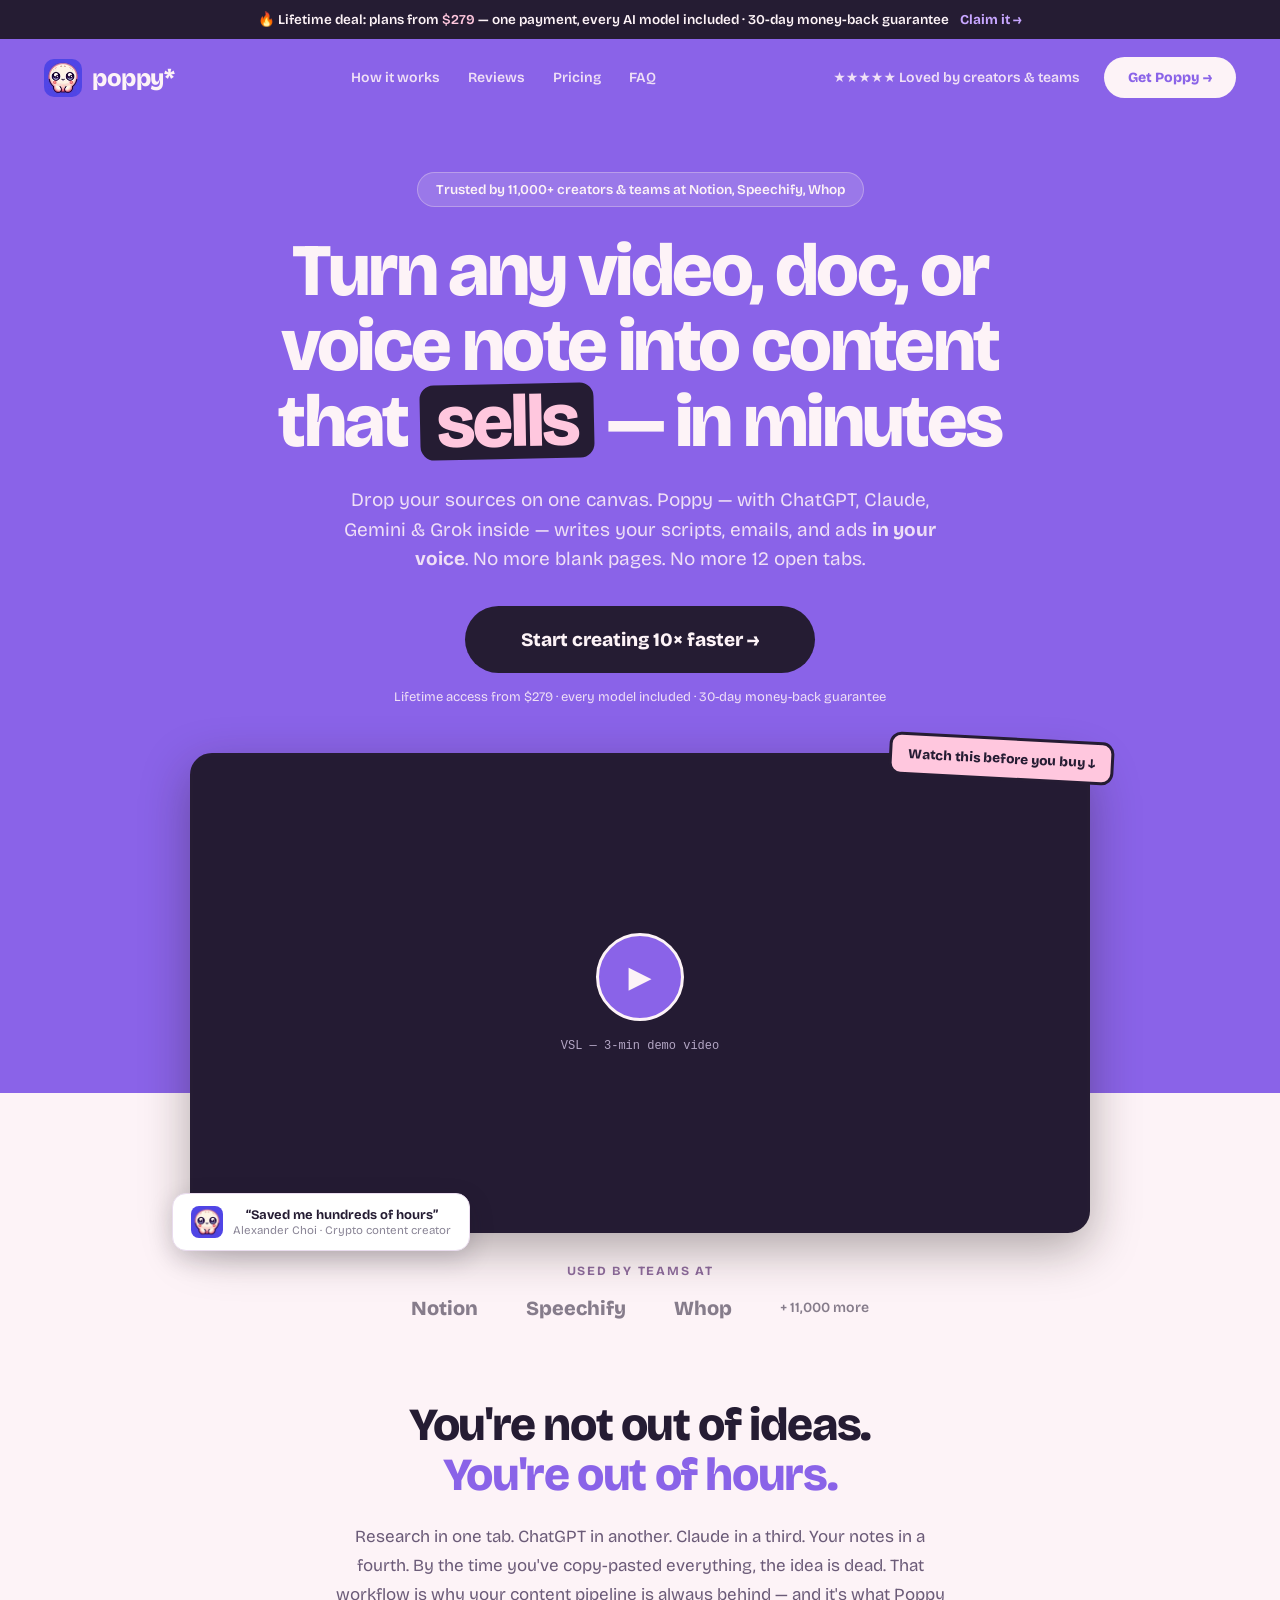
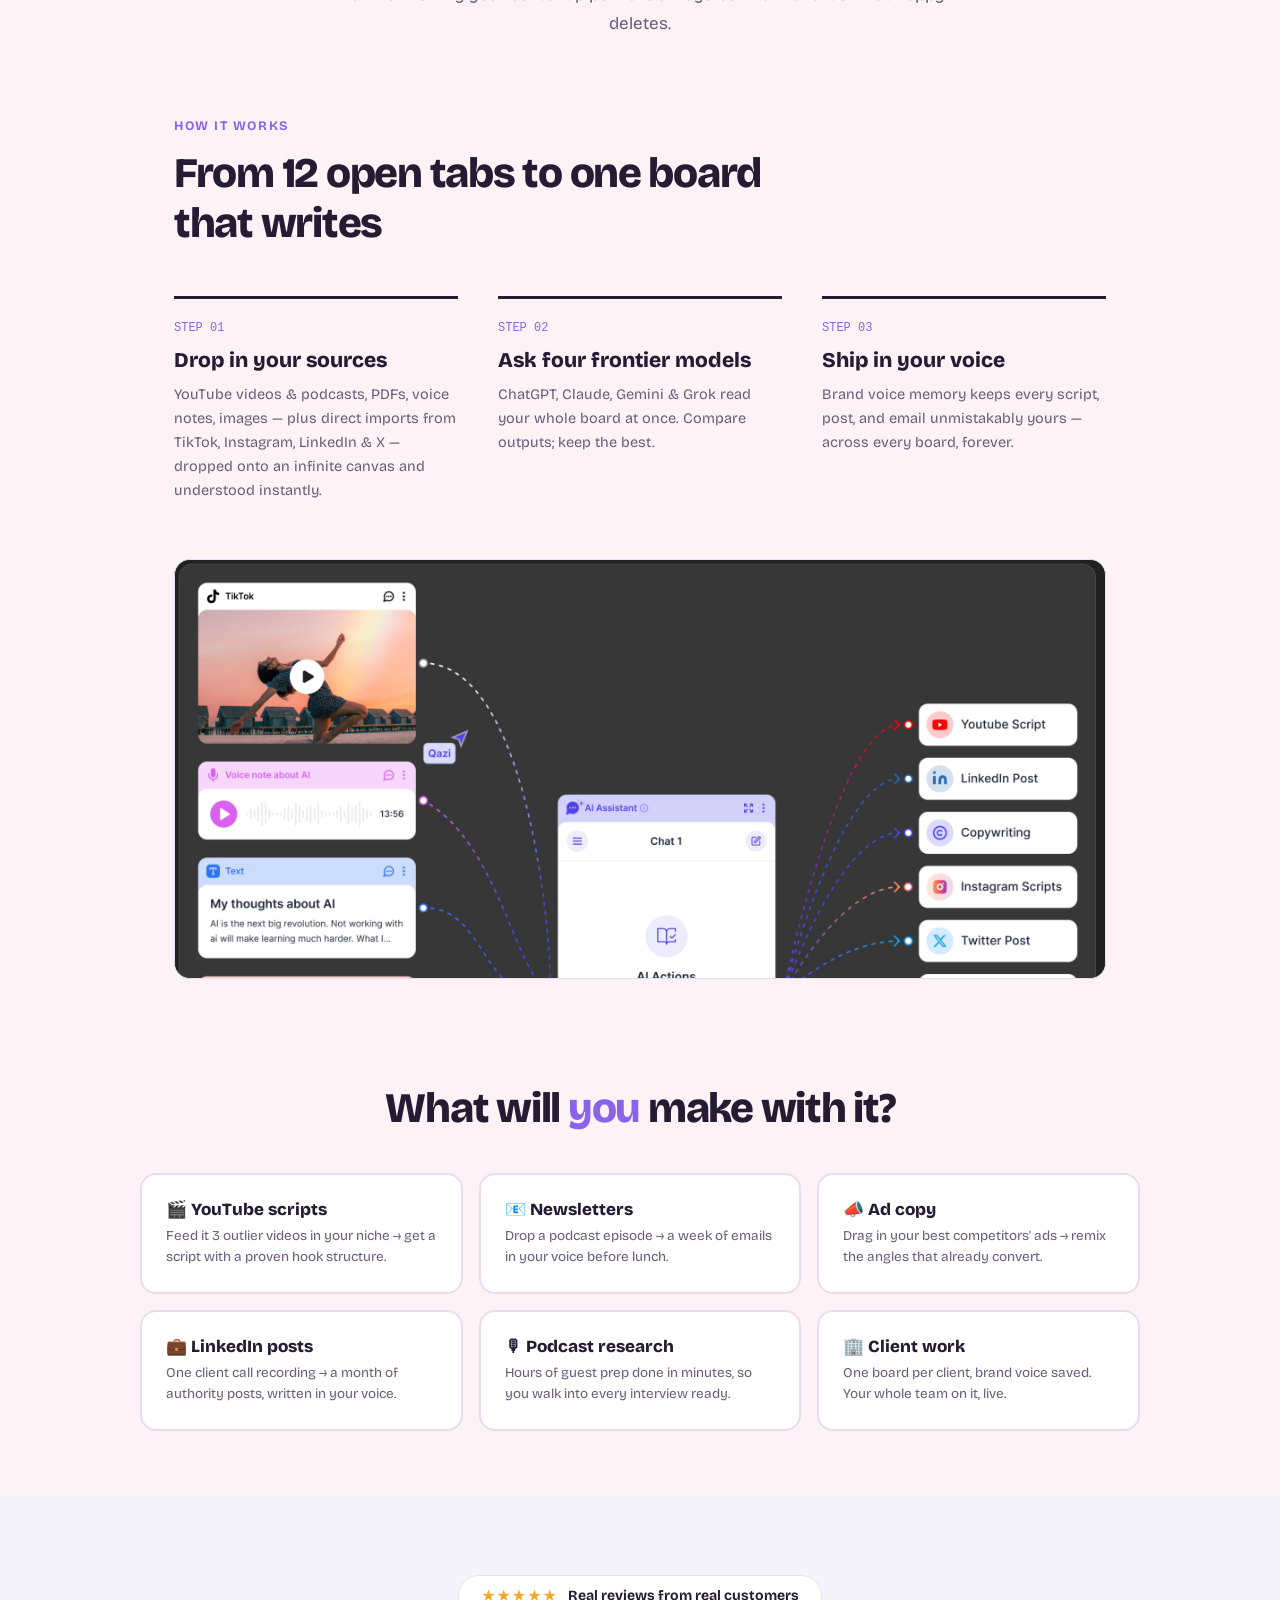
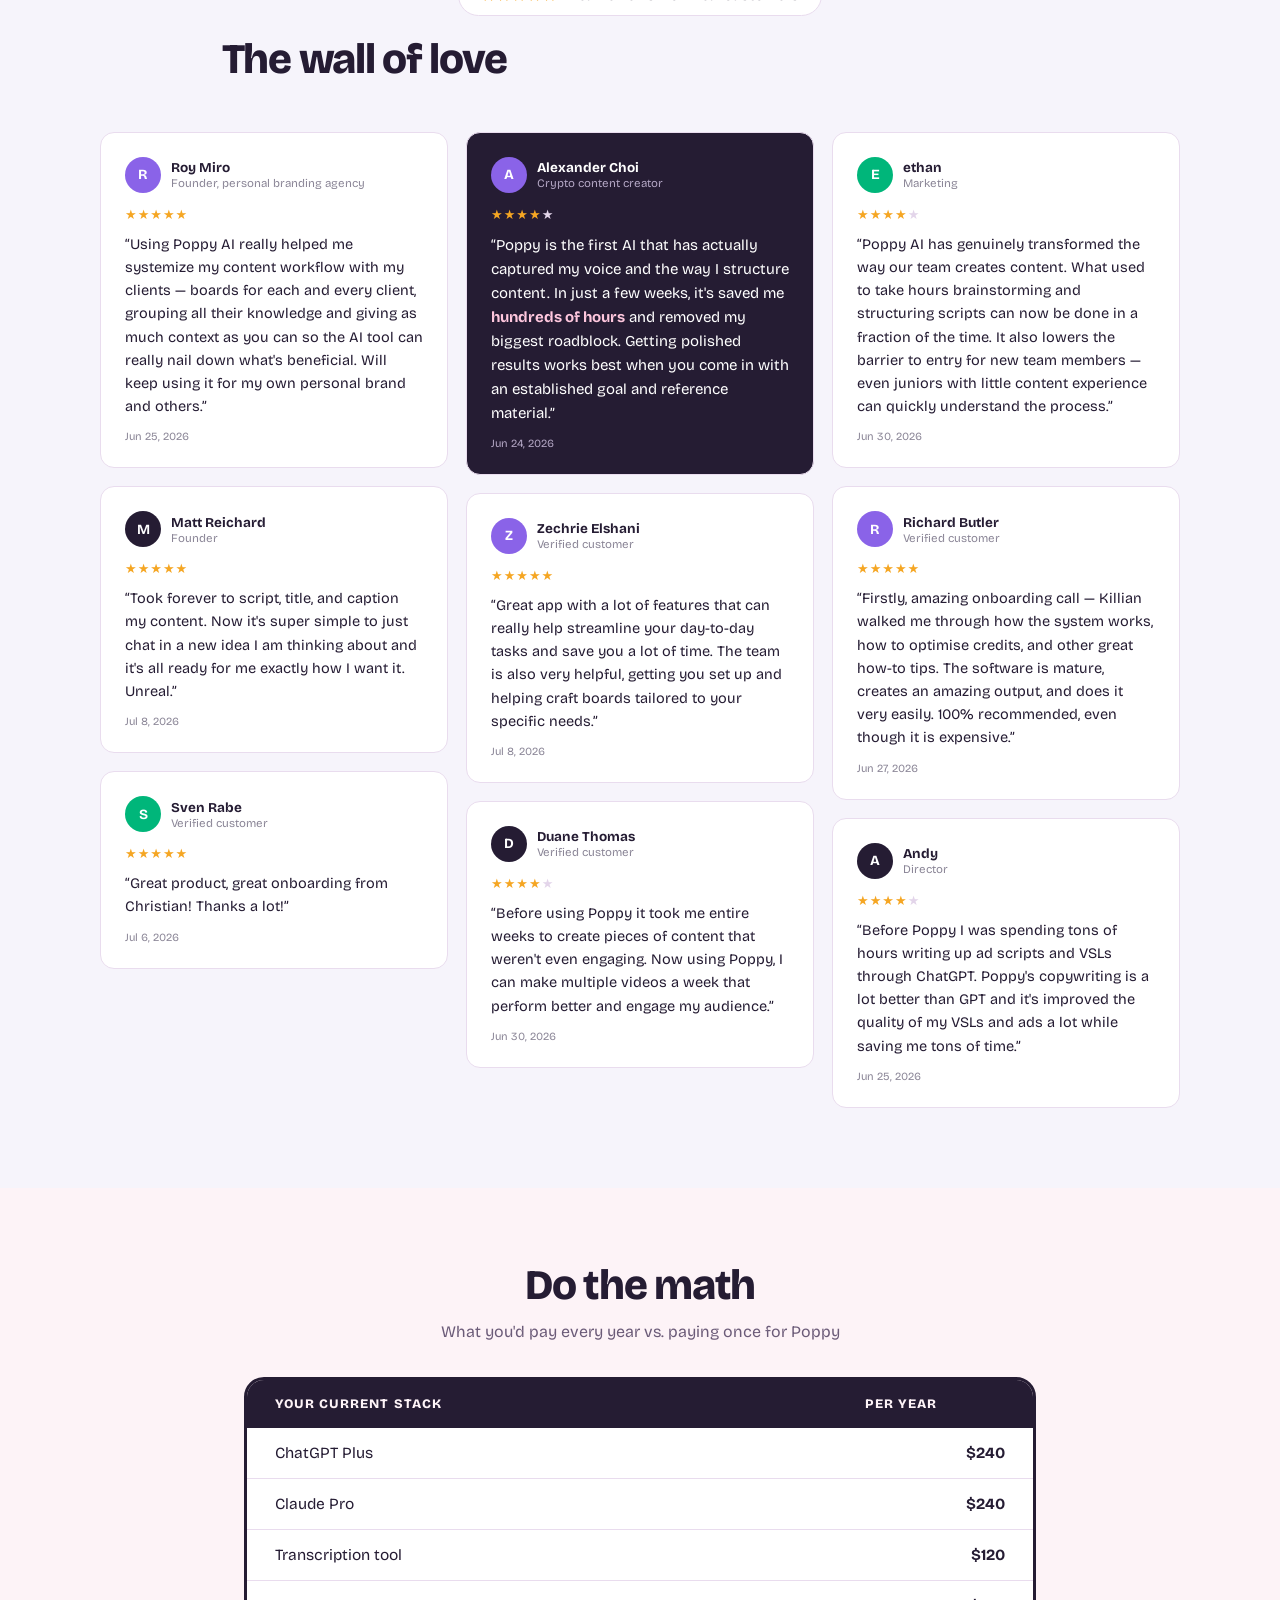
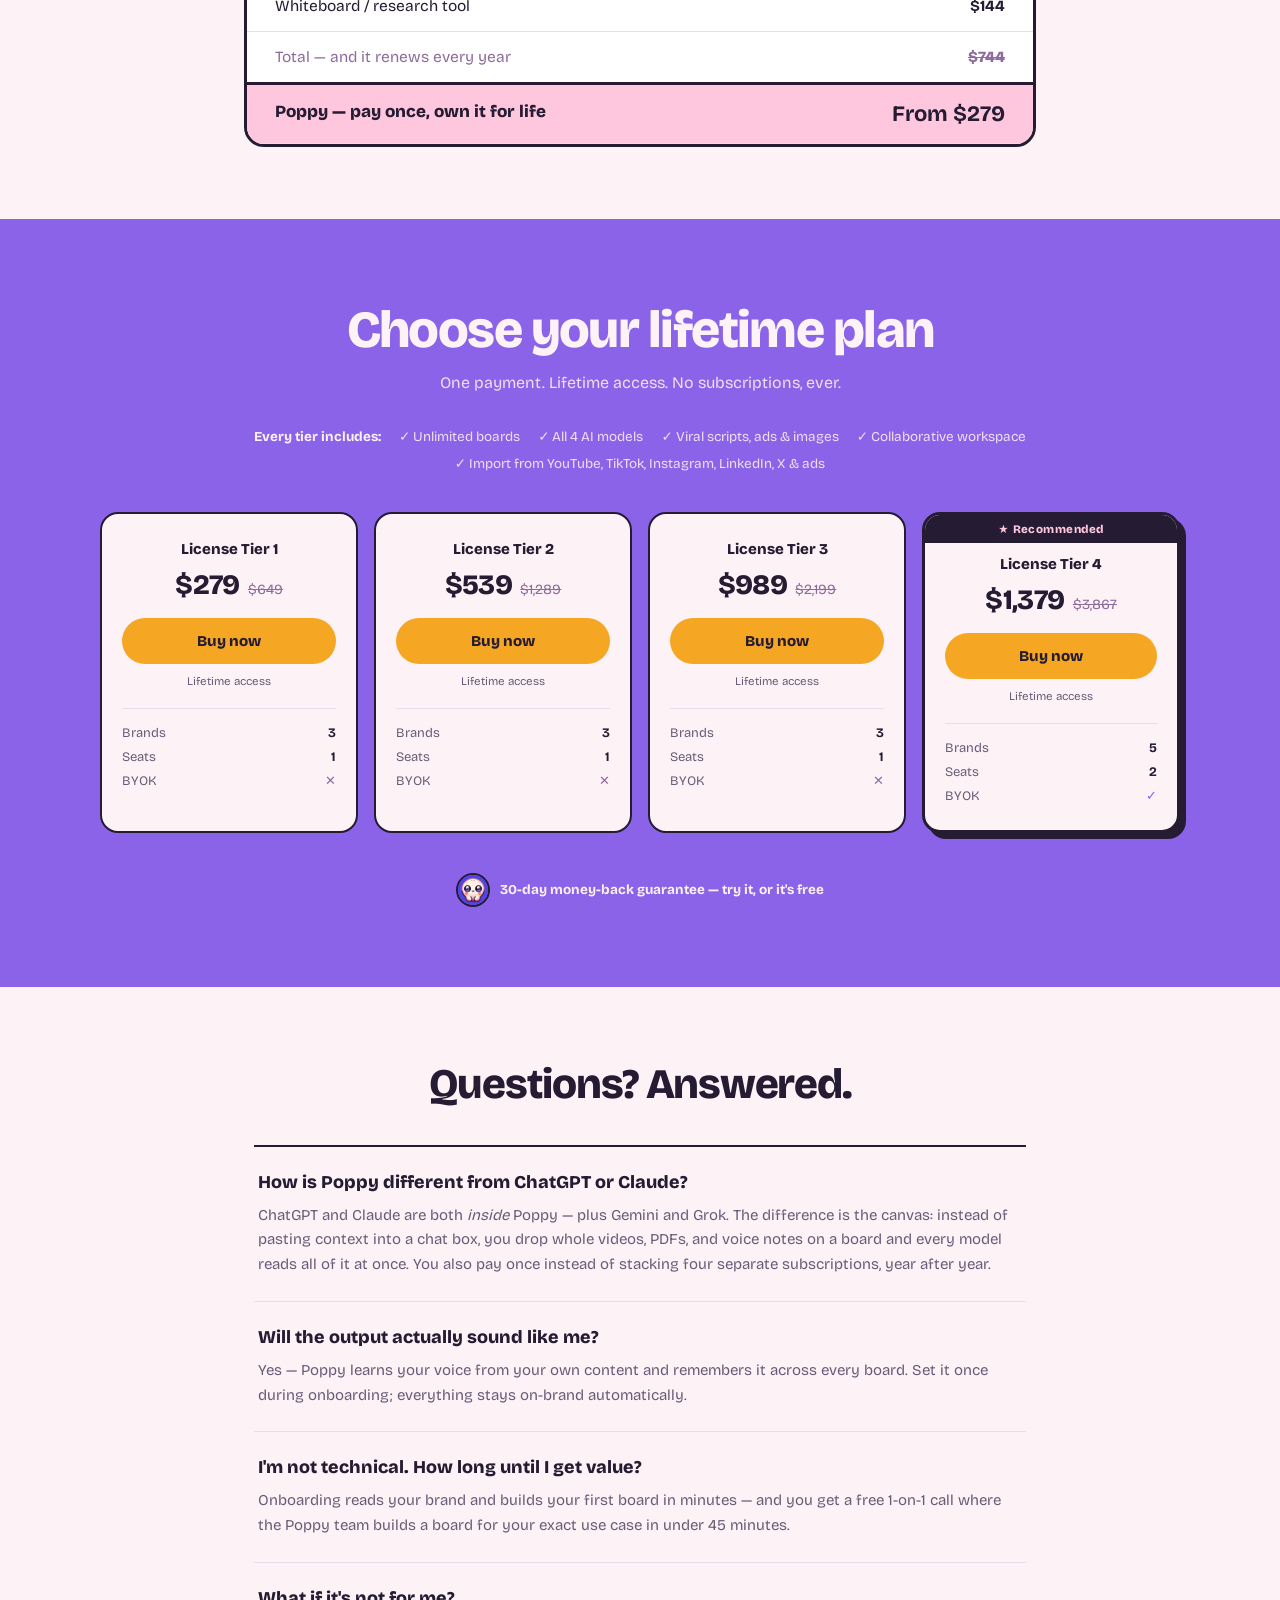
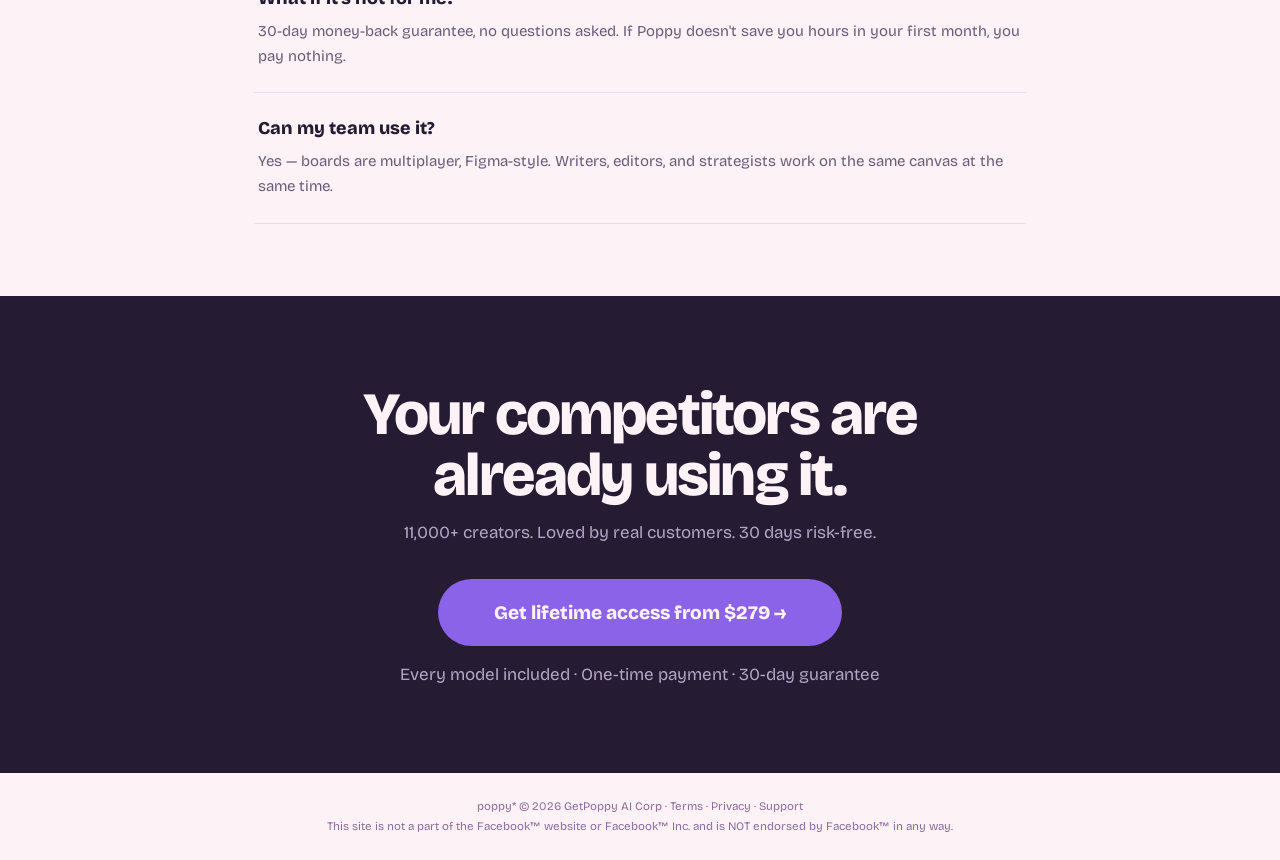
==== index.html @ 5352220c "Add files via upload" ====
<!DOCTYPE html>
<html lang="en">
<head>
<meta charset="UTF-8">
<meta name="viewport" content="width=device-width, initial-scale=1">
<title>Poppy AI — One Canvas for ChatGPT, Claude, Gemini &amp; Grok | Lifetime deal from $279</title>
<meta name="description" content="Poppy puts ChatGPT, Claude, Gemini &amp; Grok on one visual canvas with your videos, docs, and voice notes — so you research, write, and ship content 10× faster, in your own voice. Lifetime access from $279, 30-day money-back guarantee.">
<link rel="canonical" href="https://www.getpoppy.ai/">

<meta property="og:type" content="website">
<meta property="og:title" content="Poppy AI — Turn any video, doc, or voice note into content that sells">
<meta property="og:description" content="Every AI model. One canvas. Drop your sources, ask ChatGPT, Claude, Gemini &amp; Grok, ship in your voice. Lifetime access from $279 — 30-day money-back guarantee.">
<meta property="og:url" content="https://www.getpoppy.ai/">
<meta property="og:site_name" content="Poppy AI">
<meta property="og:image" content="https://www.getpoppy.ai/assets/poppy-mascot.png">

<meta name="twitter:card" content="summary_large_image">
<meta name="twitter:title" content="Poppy AI — Turn any video, doc, or voice note into content that sells">
<meta name="twitter:description" content="Every AI model. One canvas. Lifetime access from $279 — 30-day money-back guarantee.">
<meta name="twitter:image" content="https://www.getpoppy.ai/assets/poppy-mascot.png">

<link rel="icon" type="image/png" href="poppy-mascot.png">

<link rel="preconnect" href="https://fonts.googleapis.com">
<link rel="preconnect" href="https://fonts.gstatic.com" crossorigin>
<link href="https://fonts.googleapis.com/css2?family=Bricolage+Grotesque:opsz,wght@12..96,300..800&family=Space+Grotesk:wght@400..700&display=swap" rel="stylesheet">

<link rel="stylesheet" href="styles.css">

<script type="application/ld+json">
{
  "@context": "https://schema.org",
  "@type": "FAQPage",
  "mainEntity": [
    {
      "@type": "Question",
      "name": "How is Poppy different from ChatGPT or Claude?",
      "acceptedAnswer": {
        "@type": "Answer",
        "text": "ChatGPT and Claude are both inside Poppy — plus Gemini and Grok. The difference is the canvas: instead of pasting context into a chat box, you drop whole videos, PDFs, and voice notes on a board and every model reads all of it at once. You also save $200+/yr vs. paying for them separately."
      }
    },
    {
      "@type": "Question",
      "name": "Will the output actually sound like me?",
      "acceptedAnswer": {
        "@type": "Answer",
        "text": "Yes — Poppy learns your voice from your own content and remembers it across every board. Set it once during onboarding; everything stays on-brand automatically."
      }
    },
    {
      "@type": "Question",
      "name": "I'm not technical. How long until I get value?",
      "acceptedAnswer": {
        "@type": "Answer",
        "text": "Onboarding reads your brand and builds your first board in minutes — and you get a free 1-on-1 call where the Poppy team builds a board for your exact use case in under 45 minutes."
      }
    },
    {
      "@type": "Question",
      "name": "What if it's not for me?",
      "acceptedAnswer": {
        "@type": "Answer",
        "text": "30-day money-back guarantee, no questions asked. If Poppy doesn't save you hours in your first month, you pay nothing."
      }
    },
    {
      "@type": "Question",
      "name": "Can my team use it?",
      "acceptedAnswer": {
        "@type": "Answer",
        "text": "Yes — boards are multiplayer, Figma-style. Writers, editors, and strategists work on the same canvas at the same time."
      }
    }
  ]
}
</script>
</head>
<body>

<div class="promo-bar">
  <span class="promo-text-full">🔥 Lifetime deal: plans from <span class="promo-highlight">$279</span> — one payment, every AI model included · 30-day money-back guarantee</span>
  <span class="promo-text-short">🔥 Lifetime plans from <span class="promo-highlight">$279</span> · 30-day guarantee</span>
  <a href="#pricing" class="promo-link">Claim it →</a>
</div>

<header class="hero-band">
  <nav class="nav">
    <a href="#top" class="brand">
      <img src="poppy-mascot.png" alt="Poppy mascot" class="brand-mark">
      <span class="brand-name">poppy*</span>
    </a>
    <div class="nav-links">
      <a href="#how-it-works">How it works</a>
      <a href="#wall-of-love">Reviews</a>
      <a href="#pricing">Pricing</a>
      <a href="#faq">FAQ</a>
    </div>
    <div class="nav-right">
      <span class="nav-rating">★★★★★ Loved by creators &amp; teams</span>
      <a href="#pricing" class="btn btn-light">Get Poppy →</a>
    </div>
  </nav>

  <div id="top" class="hero">
    <div class="hero-badge">Trusted by 11,000+ creators &amp; teams at Notion, Speechify, Whop</div>
    <h1 class="hero-title">Turn any video, doc, or voice note into content that <span class="sticker">sells</span> — in minutes</h1>
    <p class="hero-sub">Drop your sources on one canvas. Poppy — with ChatGPT, Claude, Gemini &amp; Grok inside — writes your scripts, emails, and ads <strong>in your voice</strong>. No more blank pages. No more 12 open tabs.</p>
    <a href="#pricing" class="btn btn-dark btn-lg">Start creating 10× faster →</a>
    <p class="hero-fineprint">Lifetime access from $279 · every model included · 30-day money-back guarantee</p>

    <div class="vsl-wrap">
      <div class="vsl" data-yt-id="13qfbeze2qs" role="button" tabindex="0" aria-label="Play the Poppy AI demo video" style="background-image:url('https://img.youtube.com/vi/13qfbeze2qs/hqdefault.jpg')">
        <div class="vsl-play">▶</div>
        <span class="vsl-caption">VSL — 3-min demo video</span>
      </div>
      <div class="vsl-sticker">Watch this before you buy ↓</div>
      <div class="vsl-proof-card">
        <img src="poppy-mascot.png" alt="">
        <div>
          <div class="vsl-proof-quote">&ldquo;Saved me hundreds of hours&rdquo;</div>
          <div class="vsl-proof-name">Alexander Choi · Crypto content creator</div>
        </div>
      </div>
    </div>
  </div>
</header>

<div class="hero-spacer"></div>

<section class="logo-bar">
  <p class="logo-bar-label">Used by teams at</p>
  <div class="logo-bar-row">
    <span>Notion</span><span>Speechify</span><span>Whop</span>
    <span class="logo-bar-more">+ 11,000 more</span>
  </div>
</section>

<section class="problem">
  <h2>You're not out of ideas.<br><span class="accent">You're out of hours.</span></h2>
  <p>Research in one tab. ChatGPT in another. Claude in a third. Your notes in a fourth. By the time you've copy-pasted everything, the idea is dead. That workflow is why your content pipeline is always behind — and it's what Poppy deletes.</p>
</section>

<section id="how-it-works" class="how-it-works">
  <div class="eyebrow">How it works</div>
  <h2 class="section-title">From 12 open tabs to one board that writes</h2>
  <div class="steps-grid">
    <div class="step">
      <div class="step-label">STEP 01</div>
      <div class="step-title">Drop in your sources</div>
      <div class="step-body">YouTube videos &amp; podcasts, PDFs, voice notes, images — plus direct imports from TikTok, Instagram, LinkedIn &amp; X — dropped onto an infinite canvas and understood instantly.</div>
    </div>
    <div class="step">
      <div class="step-label">STEP 02</div>
      <div class="step-title">Ask four frontier models</div>
      <div class="step-body">ChatGPT, Claude, Gemini &amp; Grok read your whole board at once. Compare outputs; keep the best.</div>
    </div>
    <div class="step">
      <div class="step-label">STEP 03</div>
      <div class="step-title">Ship in your voice</div>
      <div class="step-body">Brand voice memory keeps every script, post, and email unmistakably yours — across every board, forever.</div>
    </div>
  </div>
  <img src="poppyfeatures.png" alt="A Poppy AI board showing source cards — TikTok, a voice note, text notes, a YouTube video, a PDF, and Instagram — connected to the AI Assistant panel, which branches into generated output types like YouTube scripts, LinkedIn posts, and blog articles." class="product-screenshot" width="1988" height="1440" loading="lazy">
</section>

<section class="use-cases">
  <h2 class="section-title center">What will <span class="accent">you</span> make with it?</h2>
  <div class="use-cases-grid">
    <div class="use-case"><div class="use-case-title">🎬 YouTube scripts</div><div class="use-case-body">Feed it 3 outlier videos in your niche → get a script with a proven hook structure.</div></div>
    <div class="use-case"><div class="use-case-title">📧 Newsletters</div><div class="use-case-body">Drop a podcast episode → a week of emails in your voice before lunch.</div></div>
    <div class="use-case"><div class="use-case-title">📣 Ad copy</div><div class="use-case-body">Drag in your best competitors' ads → remix the angles that already convert.</div></div>
    <div class="use-case"><div class="use-case-title">💼 LinkedIn posts</div><div class="use-case-body">One client call recording → a month of authority posts, written in your voice.</div></div>
    <div class="use-case"><div class="use-case-title">🎙 Podcast research</div><div class="use-case-body">Hours of guest prep done in minutes, so you walk into every interview ready.</div></div>
    <div class="use-case"><div class="use-case-title">🏢 Client work</div><div class="use-case-body">One board per client, brand voice saved. Your whole team on it, live.</div></div>
  </div>
</section>

<section id="wall-of-love" class="wall">
  <div class="wall-head">
    <div class="wall-badge"><span class="stars">★★★★★</span> Real reviews from real customers</div>
    <h2 class="section-title">The wall of love</h2>
  </div>
  <div class="wall-grid">
    <div class="wall-col">
      <div class="wall-card">
        <div class="wall-person"><span class="avatar avatar-violet">R</span><div><div class="wall-name">Roy Miro</div><div class="wall-role">Founder, personal branding agency</div></div></div>
        <div class="stars">★★★★★</div>
        <p>&ldquo;Using Poppy AI really helped me systemize my content workflow with my clients — boards for each and every client, grouping all their knowledge and giving as much context as you can so the AI tool can really nail down what's beneficial. Will keep using it for my own personal brand and others.&rdquo;</p>
        <div class="wall-date">Jun 25, 2026</div>
      </div>
      <div class="wall-card">
        <div class="wall-person"><span class="avatar avatar-dark">M</span><div><div class="wall-name">Matt Reichard</div><div class="wall-role">Founder</div></div></div>
        <div class="stars">★★★★★</div>
        <p>&ldquo;Took forever to script, title, and caption my content. Now it's super simple to just chat in a new idea I am thinking about and it's all ready for me exactly how I want it. Unreal.&rdquo;</p>
        <div class="wall-date">Jul 8, 2026</div>
      </div>
      <div class="wall-card">
        <div class="wall-person"><span class="avatar avatar-green">S</span><div><div class="wall-name">Sven Rabe</div><div class="wall-role">Verified customer</div></div></div>
        <div class="stars">★★★★★</div>
        <p>&ldquo;Great product, great onboarding from Christian! Thanks a lot!&rdquo;</p>
        <div class="wall-date">Jul 6, 2026</div>
      </div>
    </div>
    <div class="wall-col">
      <div class="wall-card wall-card-dark">
        <div class="wall-person"><span class="avatar avatar-violet">A</span><div><div class="wall-name">Alexander Choi</div><div class="wall-role wall-role-dark">Crypto content creator</div></div></div>
        <div class="stars">★★★★<span class="star-off">★</span></div>
        <p>&ldquo;Poppy is the first AI that has actually captured my voice and the way I structure content. In just a few weeks, it's saved me <strong class="pink-text">hundreds of hours</strong> and removed my biggest roadblock. Getting polished results works best when you come in with an established goal and reference material.&rdquo;</p>
        <div class="wall-date wall-date-dark">Jun 24, 2026</div>
      </div>
      <div class="wall-card">
        <div class="wall-person"><span class="avatar avatar-violet">Z</span><div><div class="wall-name">Zechrie Elshani</div><div class="wall-role">Verified customer</div></div></div>
        <div class="stars">★★★★★</div>
        <p>&ldquo;Great app with a lot of features that can really help streamline your day-to-day tasks and save you a lot of time. The team is also very helpful, getting you set up and helping craft boards tailored to your specific needs.&rdquo;</p>
        <div class="wall-date">Jul 8, 2026</div>
      </div>
      <div class="wall-card">
        <div class="wall-person"><span class="avatar avatar-dark">D</span><div><div class="wall-name">Duane Thomas</div><div class="wall-role">Verified customer</div></div></div>
        <div class="stars">★★★★<span class="star-off">★</span></div>
        <p>&ldquo;Before using Poppy it took me entire weeks to create pieces of content that weren't even engaging. Now using Poppy, I can make multiple videos a week that perform better and engage my audience.&rdquo;</p>
        <div class="wall-date">Jun 30, 2026</div>
      </div>
    </div>
    <div class="wall-col">
      <div class="wall-card">
        <div class="wall-person"><span class="avatar avatar-green">E</span><div><div class="wall-name">ethan</div><div class="wall-role">Marketing</div></div></div>
        <div class="stars">★★★★<span class="star-off">★</span></div>
        <p>&ldquo;Poppy AI has genuinely transformed the way our team creates content. What used to take hours brainstorming and structuring scripts can now be done in a fraction of the time. It also lowers the barrier to entry for new team members — even juniors with little content experience can quickly understand the process.&rdquo;</p>
        <div class="wall-date">Jun 30, 2026</div>
      </div>
      <div class="wall-card">
        <div class="wall-person"><span class="avatar avatar-violet">R</span><div><div class="wall-name">Richard Butler</div><div class="wall-role">Verified customer</div></div></div>
        <div class="stars">★★★★★</div>
        <p>&ldquo;Firstly, amazing onboarding call — Killian walked me through how the system works, how to optimise credits, and other great how-to tips. The software is mature, creates an amazing output, and does it very easily. 100% recommended, even though it is expensive.&rdquo;</p>
        <div class="wall-date">Jun 27, 2026</div>
      </div>
      <div class="wall-card">
        <div class="wall-person"><span class="avatar avatar-dark">A</span><div><div class="wall-name">Andy</div><div class="wall-role">Director</div></div></div>
        <div class="stars">★★★★<span class="star-off">★</span></div>
        <p>&ldquo;Before Poppy I was spending tons of hours writing up ad scripts and VSLs through ChatGPT. Poppy's copywriting is a lot better than GPT and it's improved the quality of my VSLs and ads a lot while saving me tons of time.&rdquo;</p>
        <div class="wall-date">Jun 25, 2026</div>
      </div>
    </div>
  </div>
</section>

<section id="pricing" class="pricing">
  <h2 class="section-title center">Do the math</h2>
  <p class="pricing-sub">What you'd pay every year vs. paying once for Poppy</p>
  <div class="pricing-table">
    <div class="pricing-row pricing-row-head"><span>Your current stack</span><span>Per year</span></div>
    <div class="pricing-row"><span>ChatGPT Plus</span><span class="num">$240</span></div>
    <div class="pricing-row"><span>Claude Pro</span><span class="num">$240</span></div>
    <div class="pricing-row"><span>Transcription tool</span><span class="num">$120</span></div>
    <div class="pricing-row"><span>Whiteboard / research tool</span><span class="num">$144</span></div>
    <div class="pricing-row pricing-row-total"><span>Total — and it renews every year</span><span class="num strike">$744</span></div>
    <div class="pricing-row pricing-row-poppy"><span>Poppy — pay once, own it for life</span><span class="num">From $279</span></div>
  </div>
</section>

<section class="offer">
  <h2 class="offer-title">Choose your lifetime plan</h2>
  <p class="offer-subtitle">One payment. Lifetime access. No subscriptions, ever.</p>

  <div class="shared-features">
    <span>Every tier includes:</span>
    <span class="shared-feature">✓ Unlimited boards</span>
    <span class="shared-feature">✓ All 4 AI models</span>
    <span class="shared-feature">✓ Viral scripts, ads &amp; images</span>
    <span class="shared-feature">✓ Collaborative workspace</span>
    <span class="shared-feature">✓ Import from YouTube, TikTok, Instagram, LinkedIn, X &amp; ads</span>
  </div>

  <div class="tier-grid">
    <div class="tier-card">
      <div class="tier-name">License Tier 1</div>
      <div class="tier-price"><span class="tier-price-new">$279</span><span class="tier-price-old">$649</span></div>
      <a href="#pricing" class="btn btn-gold tier-cta">Buy now</a>
      <div class="tier-lifetime">Lifetime access</div>
      <div class="tier-meta">
        <div><span>Brands</span><strong>3</strong></div>
        <div><span>Seats</span><strong>1</strong></div>
        <div><span>BYOK</span><strong class="tier-x">✕</strong></div>
      </div>
    </div>
    <div class="tier-card">
      <div class="tier-name">License Tier 2</div>
      <div class="tier-price"><span class="tier-price-new">$539</span><span class="tier-price-old">$1,289</span></div>
      <a href="#pricing" class="btn btn-gold tier-cta">Buy now</a>
      <div class="tier-lifetime">Lifetime access</div>
      <div class="tier-meta">
        <div><span>Brands</span><strong>3</strong></div>
        <div><span>Seats</span><strong>1</strong></div>
        <div><span>BYOK</span><strong class="tier-x">✕</strong></div>
      </div>
    </div>
    <div class="tier-card">
      <div class="tier-name">License Tier 3</div>
      <div class="tier-price"><span class="tier-price-new">$989</span><span class="tier-price-old">$2,199</span></div>
      <a href="#pricing" class="btn btn-gold tier-cta">Buy now</a>
      <div class="tier-lifetime">Lifetime access</div>
      <div class="tier-meta">
        <div><span>Brands</span><strong>3</strong></div>
        <div><span>Seats</span><strong>1</strong></div>
        <div><span>BYOK</span><strong class="tier-x">✕</strong></div>
      </div>
    </div>
    <div class="tier-card tier-card-recommended">
      <div class="tier-ribbon">★ Recommended</div>
      <div class="tier-name">License Tier 4</div>
      <div class="tier-price"><span class="tier-price-new">$1,379</span><span class="tier-price-old">$3,867</span></div>
      <a href="#pricing" class="btn btn-gold tier-cta">Buy now</a>
      <div class="tier-lifetime">Lifetime access</div>
      <div class="tier-meta">
        <div><span>Brands</span><strong>5</strong></div>
        <div><span>Seats</span><strong>2</strong></div>
        <div><span>BYOK</span><strong class="tier-check">✓</strong></div>
      </div>
    </div>
  </div>

  <div class="offer-guarantee">
    <img src="poppy-mascot.png" alt="">
    <span>30-day money-back guarantee — try it, or it's free</span>
  </div>
</section>

<section id="faq" class="faq">
  <h2 class="section-title center">Questions? Answered.</h2>
  <div class="faq-list">
    <div class="faq-item">
      <div class="faq-q">How is Poppy different from ChatGPT or Claude?</div>
      <div class="faq-a">ChatGPT and Claude are both <em>inside</em> Poppy — plus Gemini and Grok. The difference is the canvas: instead of pasting context into a chat box, you drop whole videos, PDFs, and voice notes on a board and every model reads all of it at once. You also pay once instead of stacking four separate subscriptions, year after year.</div>
    </div>
    <div class="faq-item">
      <div class="faq-q">Will the output actually sound like me?</div>
      <div class="faq-a">Yes — Poppy learns your voice from your own content and remembers it across every board. Set it once during onboarding; everything stays on-brand automatically.</div>
    </div>
    <div class="faq-item">
      <div class="faq-q">I'm not technical. How long until I get value?</div>
      <div class="faq-a">Onboarding reads your brand and builds your first board in minutes — and you get a free 1-on-1 call where the Poppy team builds a board for your exact use case in under 45 minutes.</div>
    </div>
    <div class="faq-item">
      <div class="faq-q">What if it's not for me?</div>
      <div class="faq-a">30-day money-back guarantee, no questions asked. If Poppy doesn't save you hours in your first month, you pay nothing.</div>
    </div>
    <div class="faq-item">
      <div class="faq-q">Can my team use it?</div>
      <div class="faq-a">Yes — boards are multiplayer, Figma-style. Writers, editors, and strategists work on the same canvas at the same time.</div>
    </div>
  </div>
</section>

<section class="final-cta">
  <h2>Your competitors are<br>already using it.</h2>
  <p>11,000+ creators. Loved by real customers. 30 days risk-free.</p>
  <a href="#pricing" class="btn btn-violet btn-lg">Get lifetime access from $279 →</a>
  <p class="final-cta-fine">Every model included · One-time payment · 30-day guarantee</p>
</section>

<footer class="footer">
  poppy* © 2026 GetPoppy AI Corp · <a href="#top">Terms</a> · <a href="#top">Privacy</a> · <a href="#top">Support</a><br>
  This site is not a part of the Facebook™ website or Facebook™ Inc. and is NOT endorsed by Facebook™ in any way.
</footer>

<div class="sticky-cta">
  <img src="poppy-mascot.png" alt="">
  <div class="sticky-cta-text">
    <div class="sticky-cta-price">Lifetime deal — from $279</div>
    <div class="sticky-cta-sub">30-day guarantee</div>
  </div>
  <a href="#pricing" class="btn btn-violet">Get Poppy →</a>
</div>

<script>
(function () {
  var vsl = document.querySelector('.vsl[data-yt-id]');
  if (!vsl) return;
  function play() {
    var id = vsl.getAttribute('data-yt-id');
    vsl.innerHTML = '<iframe src="https://www.youtube.com/embed/' + id + '?autoplay=1&rel=0" title="Poppy AI demo video" allow="autoplay; encrypted-media; picture-in-picture" allowfullscreen></iframe>';
    vsl.classList.add('playing');
  }
  vsl.addEventListener('click', play, { once: true });
  vsl.addEventListener('keydown', function (e) {
    if (e.key === 'Enter' || e.key === ' ') { e.preventDefault(); play(); }
  }, { once: true });
})();
</script>

</body>
</html>
---- styles.css ----
:root {
  --violet: #8A63E8;
  --violet-dark: #6E4AC4;
  --dark: #251C33;
  --dark2: #2E2340;
  --cream: #FDF3F7;
  --cream-dim: #EFDFF6;
  --pink: #FFC7DE;
  --muted: #6B5B78;
  --muted-2: #8E6B9C;
  --border: #E9DCEE;
  --lavender-bg: #F6F4FB;
  --green: #00B67A;
  --white: #FFFFFF;
}

* { box-sizing: border-box; }

html { scroll-behavior: smooth; }

body {
  margin: 0;
  background: var(--cream);
  color: var(--dark);
  font-family: 'Bricolage Grotesque', system-ui, sans-serif;
  -webkit-font-smoothing: antialiased;
}

h1, h2 { margin: 0; }

a { color: inherit; }

img { display: block; max-width: 100%; }

.btn {
  display: inline-block;
  text-decoration: none;
  font-weight: 800;
  border-radius: 999px;
  transition: transform .15s ease;
  cursor: pointer;
  border: none;
}
.btn:hover { transform: scale(1.05); }

.btn-light {
  background: var(--cream);
  color: var(--violet);
  padding: 12px 24px;
  font-size: 14px;
}
.btn-dark {
  background: var(--dark);
  color: var(--cream);
  padding: 20px 48px;
  font-size: 18px;
}
.btn-violet {
  background: var(--violet);
  color: var(--cream);
  padding: 18px 36px;
  font-size: 16px;
  text-align: center;
}
.btn-lg { padding: 22px 56px; font-size: 19px; }

/* Promo bar */
.promo-bar {
  background: var(--dark);
  color: var(--cream);
  text-align: center;
  padding: 11px 16px;
  font-size: 13.5px;
  font-weight: 600;
}
.promo-highlight { color: var(--pink); }
.promo-link {
  color: #C7A6FF;
  font-weight: 700;
  text-decoration: none;
  margin-left: 8px;
}
.promo-text-short { display: none; }

/* Hero band */
.hero-band {
  background: var(--violet);
  color: var(--cream);
}

.nav {
  display: flex;
  align-items: center;
  justify-content: space-between;
  padding: 18px 44px;
  gap: 16px;
}
.brand {
  display: flex;
  align-items: center;
  gap: 10px;
  text-decoration: none;
  color: var(--cream);
}
.brand-mark { width: 38px; height: 38px; border-radius: 10px; }
.brand-name { font-size: 24px; font-weight: 800; letter-spacing: -.02em; }
.nav-links {
  display: flex;
  gap: 28px;
  font-size: 14px;
  font-weight: 600;
}
.nav-links a { text-decoration: none; color: var(--cream-dim); }
.nav-links a:hover { color: var(--cream); }
.nav-right { display: flex; align-items: center; gap: 24px; }
.nav-rating { font-size: 14px; font-weight: 600; color: var(--cream-dim); white-space: nowrap; }

.hero {
  text-align: center;
  padding: 56px 44px 0;
}
.hero-badge {
  display: inline-flex;
  align-items: center;
  gap: 8px;
  background: rgba(255, 246, 236, .14);
  border: 1px solid rgba(255, 246, 236, .3);
  border-radius: 999px;
  padding: 8px 18px;
  font-size: 13.5px;
  font-weight: 600;
  margin-bottom: 26px;
}
.hero-title {
  margin: 0 auto;
  font-size: 74px;
  line-height: 1.02;
  font-weight: 800;
  letter-spacing: -.035em;
  max-width: 1000px;
  text-wrap: balance;
}
.sticker {
  background: var(--dark);
  color: var(--pink);
  padding: 0 16px;
  border-radius: 14px;
  display: inline-block;
  transform: rotate(-1.2deg);
}
.hero-sub {
  margin: 26px auto 32px;
  font-size: 19px;
  line-height: 1.55;
  max-width: 640px;
  color: var(--cream-dim);
}
.hero-fineprint {
  margin: 16px 0 0;
  font-size: 13px;
  color: var(--cream-dim);
}

.vsl-wrap {
  max-width: 900px;
  margin: 48px auto -140px;
  position: relative;
}
.vsl {
  height: 480px;
  border-radius: 22px;
  border: 3px solid var(--dark);
  background-color: var(--dark);
  background-size: cover;
  background-position: center;
  display: flex;
  flex-direction: column;
  align-items: center;
  justify-content: center;
  gap: 18px;
  box-shadow: 0 16px 48px rgba(34, 26, 20, .35);
  position: relative;
  overflow: hidden;
  cursor: pointer;
}
.vsl::before {
  content: '';
  position: absolute;
  inset: 0;
  background: rgba(37, 28, 51, .45);
}
.vsl-play, .vsl-caption { position: relative; z-index: 1; }
.vsl.playing { cursor: default; }
.vsl.playing::before { display: none; }
.vsl iframe {
  position: absolute;
  inset: 0;
  width: 100%;
  height: 100%;
  border: 0;
}
.vsl-play {
  width: 88px;
  height: 88px;
  border-radius: 50%;
  background: var(--violet);
  border: 3px solid var(--cream);
  display: flex;
  align-items: center;
  justify-content: center;
  font-size: 30px;
  color: var(--cream);
  transition: transform .2s ease;
  cursor: pointer;
}
.vsl-play:hover { transform: scale(1.08); }
.vsl-caption {
  font-family: ui-monospace, Menlo, monospace;
  font-size: 12px;
  color: #B3A6C4;
}
.vsl-sticker {
  position: absolute;
  top: -16px;
  right: -24px;
  background: var(--pink);
  color: var(--dark);
  border: 3px solid var(--dark);
  border-radius: 12px;
  padding: 10px 16px;
  font-size: 13.5px;
  font-weight: 800;
  transform: rotate(3deg);
}
.vsl-proof-card {
  position: absolute;
  bottom: -18px;
  left: -18px;
  background: var(--white);
  color: var(--dark);
  border: 1px solid var(--border);
  border-radius: 14px;
  padding: 12px 18px;
  box-shadow: 0 8px 24px rgba(30, 23, 41, .18);
  display: flex;
  align-items: center;
  gap: 10px;
}
.vsl-proof-card img { width: 32px; height: 32px; border-radius: 8px; }
.vsl-proof-quote { font-size: 13px; font-weight: 700; }
.vsl-proof-name { font-size: 11.5px; color: #8B8697; }

.hero-spacer { height: 170px; background: var(--cream); }

/* Logo bar */
.logo-bar {
  text-align: center;
  padding: 0 44px 8px;
  background: var(--cream);
}
.logo-bar-label {
  margin: 0 0 18px;
  font-size: 12.5px;
  font-weight: 700;
  letter-spacing: .14em;
  text-transform: uppercase;
  color: var(--muted-2);
}
.logo-bar-row {
  display: flex;
  justify-content: center;
  gap: 48px;
  align-items: center;
  flex-wrap: wrap;
  font-size: 20px;
  font-weight: 800;
  color: var(--dark);
  opacity: .55;
}
.logo-bar-more { font-size: 14px; font-weight: 600; }

/* Problem section */
.problem {
  max-width: 820px;
  margin: 0 auto;
  padding: 72px 44px 0;
  text-align: center;
}
.problem h2 {
  font-size: 46px;
  font-weight: 800;
  letter-spacing: -.03em;
  line-height: 1.1;
  margin-bottom: 22px;
}
.accent { color: var(--violet); }
.problem p {
  margin: 0 auto;
  font-size: 17px;
  line-height: 1.7;
  color: var(--muted);
  max-width: 620px;
}

/* How it works */
.how-it-works {
  padding: 80px 44px;
  max-width: 1020px;
  margin: 0 auto;
}
.eyebrow {
  font-size: 13px;
  font-weight: 700;
  letter-spacing: .12em;
  text-transform: uppercase;
  color: var(--violet);
  margin-bottom: 14px;
}
.section-title {
  font-size: 42px;
  font-weight: 800;
  letter-spacing: -.03em;
  max-width: 640px;
  margin: 0 0 48px;
}
.section-title.center { max-width: none; text-align: center; margin-left: auto; margin-right: auto; }
.steps-grid {
  display: grid;
  grid-template-columns: repeat(3, 1fr);
  gap: 40px;
  margin-bottom: 56px;
}
.step { border-top: 3px solid var(--dark); padding-top: 22px; }
.step-label {
  font-family: ui-monospace, Menlo, monospace;
  font-size: 12px;
  color: var(--violet);
  margin-bottom: 12px;
}
.step-title { font-size: 21px; font-weight: 800; margin-bottom: 10px; }
.step-body { font-size: 14.5px; line-height: 1.65; color: var(--muted); }

.product-screenshot {
  display: block;
  width: 100%;
  height: auto;
  max-height: 420px;
  object-fit: cover;
  object-position: top;
  border-radius: 16px;
  border: 1px solid var(--border);
  background: var(--dark);
}

/* Use cases */
.use-cases { padding: 24px 44px 64px; text-align: center; }
.use-cases .section-title { margin-bottom: 40px; }
.use-cases-grid {
  display: grid;
  grid-template-columns: repeat(3, 1fr);
  gap: 16px;
  max-width: 1000px;
  margin: 0 auto;
  text-align: left;
}
.use-case {
  background: var(--white);
  border: 2px solid var(--border);
  border-radius: 16px;
  padding: 24px;
  transition: border-color .2s ease;
}
.use-case:hover { border-color: var(--violet); }
.use-case-title { font-size: 17px; font-weight: 800; margin-bottom: 6px; }
.use-case-body { font-size: 13.5px; line-height: 1.55; color: var(--muted); }

/* Wall of love */
.wall {
  background: var(--lavender-bg);
  padding: 80px 44px;
}
.wall-head { text-align: center; margin-bottom: 48px; }
.wall-badge {
  display: inline-flex;
  align-items: center;
  gap: 10px;
  background: var(--white);
  border: 1px solid var(--border);
  border-radius: 999px;
  padding: 10px 22px;
  font-size: 14px;
  font-weight: 700;
  margin-bottom: 18px;
}
.stars { color: #F5A623; font-size: 13px; margin-bottom: 10px; display: block; letter-spacing: 1px; }
.star-off { color: #E3D5EA; }
.wall-badge .stars { display: inline; margin-bottom: 0; font-size: 16px; }
.wall-date { font-size: 11px; color: #8B8697; margin-top: 12px; }
.wall-date-dark { color: #B3A6C4; }
.wall-grid {
  display: grid;
  grid-template-columns: repeat(3, 1fr);
  gap: 18px;
  max-width: 1080px;
  margin: 0 auto;
  align-items: start;
}
.wall-col { display: flex; flex-direction: column; gap: 18px; }
.wall-card {
  background: var(--white);
  border: 1px solid var(--border);
  border-radius: 14px;
  padding: 24px;
}
.wall-card p { margin: 0; font-size: 14.5px; line-height: 1.6; }
.wall-card-dark { background: var(--dark); color: var(--white); }
.wall-card-dark p { font-size: 15px; }
.wall-person { display: flex; align-items: center; gap: 10px; margin-bottom: 14px; }
.avatar {
  width: 36px; height: 36px; border-radius: 50%;
  color: var(--white);
  display: flex; align-items: center; justify-content: center;
  font-size: 14px; font-weight: 700; flex: none;
}
.avatar-violet { background: var(--violet); }
.avatar-dark { background: var(--dark); }
.avatar-green { background: var(--green); }
.wall-name { font-size: 13.5px; font-weight: 700; }
.wall-role { font-size: 11.5px; color: #8B8697; }
.wall-role-dark { color: #B3A6C4; }
.pink-text { color: var(--pink); }

/* Pricing table */
.pricing {
  max-width: 880px;
  margin: 0 auto;
  padding: 72px 44px;
  text-align: center;
}
.pricing .section-title { margin-bottom: 12px; }
.pricing-sub { margin: 0 0 36px; font-size: 16px; color: var(--muted); }
.pricing-table {
  border: 3px solid var(--dark);
  border-radius: 20px;
  overflow: hidden;
  text-align: left;
}
.pricing-row {
  display: grid;
  grid-template-columns: 1fr 140px;
  padding: 16px 28px;
  font-size: 15.5px;
  border-bottom: 1px solid var(--border);
  background: var(--white);
}
.pricing-row .num { text-align: right; font-weight: 700; }
.pricing-row-head {
  background: var(--dark);
  color: var(--cream);
  font-size: 13px;
  font-weight: 800;
  letter-spacing: .08em;
  text-transform: uppercase;
  border-bottom: none;
}
.pricing-row-total { color: var(--muted-2); border-bottom: none; }
.pricing-row-total .strike { text-decoration: line-through; font-weight: 800; }
.pricing-row-poppy {
  background: var(--pink);
  border-top: 3px solid var(--dark);
  font-size: 17px;
  font-weight: 800;
}
.pricing-row-poppy .num { font-size: 22px; }

/* Offer */
.offer {
  background: var(--violet);
  color: var(--cream);
  padding: 80px 44px;
  text-align: center;
}
.offer-title { font-size: 52px; font-weight: 800; letter-spacing: -.03em; margin-bottom: 12px; }
.offer-subtitle { font-size: 16px; color: var(--cream-dim); margin: 0 0 36px; }

.shared-features {
  display: flex;
  flex-wrap: wrap;
  justify-content: center;
  align-items: center;
  gap: 10px 18px;
  max-width: 900px;
  margin: 0 auto 40px;
  font-size: 13.5px;
  color: var(--cream-dim);
}
.shared-features > span:first-child { font-weight: 700; color: var(--cream); }
.shared-feature { white-space: nowrap; }

.btn-gold {
  background: #F5A623;
  color: var(--dark);
  padding: 14px 0;
  font-size: 15px;
  text-align: center;
}
.btn-gold:hover { transform: scale(1.03); }

.tier-grid {
  display: grid;
  grid-template-columns: repeat(4, 1fr);
  gap: 16px;
  max-width: 1080px;
  margin: 0 auto;
}
.tier-card {
  background: var(--cream);
  color: var(--dark);
  border: 2px solid var(--dark);
  border-radius: 18px;
  padding: 26px 20px;
  text-align: center;
  position: relative;
}
.tier-card-recommended {
  border: 3px solid var(--dark);
  box-shadow: 6px 6px 0 var(--dark);
  padding-top: 40px;
}
.tier-ribbon {
  position: absolute;
  top: 0; left: 0; right: 0;
  background: var(--dark);
  color: var(--pink);
  font-size: 11.5px;
  font-weight: 800;
  letter-spacing: .04em;
  padding: 7px 0;
  border-radius: 15px 15px 0 0;
}
.tier-name { font-size: 15px; font-weight: 800; margin-bottom: 10px; }
.tier-price { display: flex; align-items: baseline; justify-content: center; gap: 8px; margin-bottom: 16px; }
.tier-price-new { font-size: 28px; font-weight: 800; letter-spacing: -.02em; }
.tier-price-old { font-size: 14px; color: var(--muted-2); text-decoration: line-through; }
.tier-cta { display: block; width: 100%; }
.tier-lifetime { font-size: 11.5px; color: var(--muted); margin: 10px 0 20px; }
.tier-meta { display: flex; flex-direction: column; gap: 8px; text-align: left; border-top: 1px solid var(--border); padding-top: 16px; font-size: 13px; }
.tier-meta div { display: flex; justify-content: space-between; }
.tier-meta span { color: var(--muted); }
.tier-x { color: var(--muted-2); font-weight: 700; }
.tier-check { color: var(--violet); font-weight: 800; }

.offer-guarantee {
  display: flex;
  align-items: center;
  justify-content: center;
  gap: 10px;
  margin-top: 40px;
  font-size: 13.5px;
  font-weight: 700;
}
.offer-guarantee img { width: 34px; height: 34px; border-radius: 50%; border: 2px solid var(--dark); }

/* FAQ */
.faq { max-width: 860px; margin: 0 auto; padding: 72px 44px; }
.faq .section-title { margin-bottom: 36px; }
.faq-list { border-top: 2px solid var(--dark); }
.faq-item { padding: 24px 4px; border-bottom: 1px solid var(--border); }
.faq-q { font-size: 18px; font-weight: 800; margin-bottom: 10px; }
.faq-a { font-size: 15px; line-height: 1.65; color: var(--muted); }

/* Final CTA */
.final-cta {
  background: var(--dark);
  color: var(--cream);
  text-align: center;
  padding: 88px 44px;
}
.final-cta h2 { font-size: 60px; font-weight: 800; letter-spacing: -.03em; line-height: 1.02; margin-bottom: 16px; }
.final-cta p { margin: 0 0 36px; font-size: 17px; color: #B3A6C4; }
.final-cta-fine { margin: 18px 0 0 !important; font-size: 13px; }

/* Footer */
.footer {
  padding: 24px 44px;
  font-size: 11.5px;
  line-height: 1.7;
  color: var(--muted-2);
  text-align: center;
  background: var(--cream);
}
.footer a { text-decoration: none; }
.footer a:hover { color: var(--violet); }

/* Sticky mobile CTA */
.sticky-cta {
  display: none;
  position: fixed;
  bottom: 0; left: 0; right: 0;
  background: var(--cream);
  border-top: 2.5px solid var(--dark);
  padding: 12px 16px;
  align-items: center;
  gap: 12px;
  z-index: 50;
}
.sticky-cta img { width: 34px; height: 34px; border-radius: 9px; }
.sticky-cta-text { flex: 1; }
.sticky-cta-price { font-size: 12.5px; font-weight: 800; }
.sticky-cta-sub { font-size: 10.5px; color: var(--muted-2); }
.sticky-cta .btn { font-size: 13.5px; padding: 13px 22px; }

/* ===== Tablet ===== */
@media (max-width: 980px) {
  .hero-title { font-size: 56px; }
  .steps-grid, .use-cases-grid { grid-template-columns: repeat(2, 1fr); }
  .wall-grid { grid-template-columns: 1fr 1fr; }
  .wall-col:last-child { grid-column: 1 / -1; flex-direction: row; flex-wrap: wrap; }
  .wall-col:last-child .wall-card { flex: 1 1 260px; }
  .nav-links { display: none; }
  .tier-grid { grid-template-columns: repeat(2, 1fr); }
  .tier-card-recommended { grid-column: span 2; }
}

/* ===== Mobile ===== */
@media (max-width: 640px) {
  .promo-bar { padding: 9px 12px; font-size: 11.5px; }
  .promo-text-full { display: none; }
  .promo-text-short { display: inline; }

  .nav { padding: 14px 18px; }
  .nav-rating { display: none; }
  .brand-mark { width: 30px; height: 30px; }
  .brand-name { font-size: 19px; }

  .hero { padding: 22px 20px 0; }
  .hero-badge { font-size: 11.5px; padding: 6px 14px; margin-bottom: 18px; }
  .hero-title { font-size: 36px; letter-spacing: -.03em; }
  .hero-sub { font-size: 15px; margin: 16px auto 22px; max-width: 320px; }
  .hero-fineprint { font-size: 11.5px; }
  .btn-dark.btn-lg, .hero .btn-dark { display: block; margin: 0 20px; padding: 17px 0; font-size: 16px; }

  .vsl-wrap { margin: 22px 16px -46px; }
  .vsl { height: 210px; border-radius: 16px; border-width: 2.5px; gap: 10px; }
  .vsl-play { width: 58px; height: 58px; font-size: 20px; border-width: 2.5px; }
  .vsl-caption { font-size: 10px; }
  .vsl-sticker { display: none; }
  .vsl-proof-card { left: 8px; right: 8px; bottom: -16px; padding: 10px 14px; }
  .vsl-proof-card img { width: 28px; height: 28px; }

  .hero-spacer { height: 64px; }

  .logo-bar-row { gap: 20px; font-size: 15px; }
  .logo-bar-more { display: none; }

  .problem { padding: 40px 20px 0; }
  .problem h2 { font-size: 30px; }
  .problem p { font-size: 15px; }

  .how-it-works { padding: 40px 20px; }
  .section-title { font-size: 26px; margin-bottom: 22px; }
  .steps-grid { grid-template-columns: 1fr; gap: 18px; margin-bottom: 32px; }
  .product-screenshot { max-height: 220px; }

  .use-cases { padding: 8px 20px 40px; }
  .use-cases-grid { grid-template-columns: 1fr; gap: 14px; }

  .wall { padding: 40px 20px; }
  .wall-grid { grid-template-columns: 1fr; }
  .wall-col:last-child { flex-direction: column; }
  .wall-col:last-child .wall-card { flex: none; }

  .pricing { padding: 40px 20px; }
  .pricing-row { padding: 14px 18px; font-size: 13px; grid-template-columns: 1fr 90px; }
  .pricing-row-poppy { font-size: 14px; }
  .pricing-row-poppy .num { font-size: 16px; }

  .offer { padding: 48px 20px; }
  .offer-title { font-size: 32px; margin-bottom: 10px; }
  .offer-subtitle { font-size: 14px; margin-bottom: 28px; }
  .shared-features { flex-direction: column; align-items: flex-start; gap: 6px; margin-bottom: 28px; }
  .tier-grid { grid-template-columns: 1fr; gap: 14px; }
  .tier-card-recommended { grid-column: auto; padding-top: 40px; }

  .faq { padding: 40px 20px 120px; }

  .final-cta { padding: 56px 20px; }
  .final-cta h2 { font-size: 36px; }

  .sticky-cta { display: flex; }
  body { padding-bottom: 70px; }
}
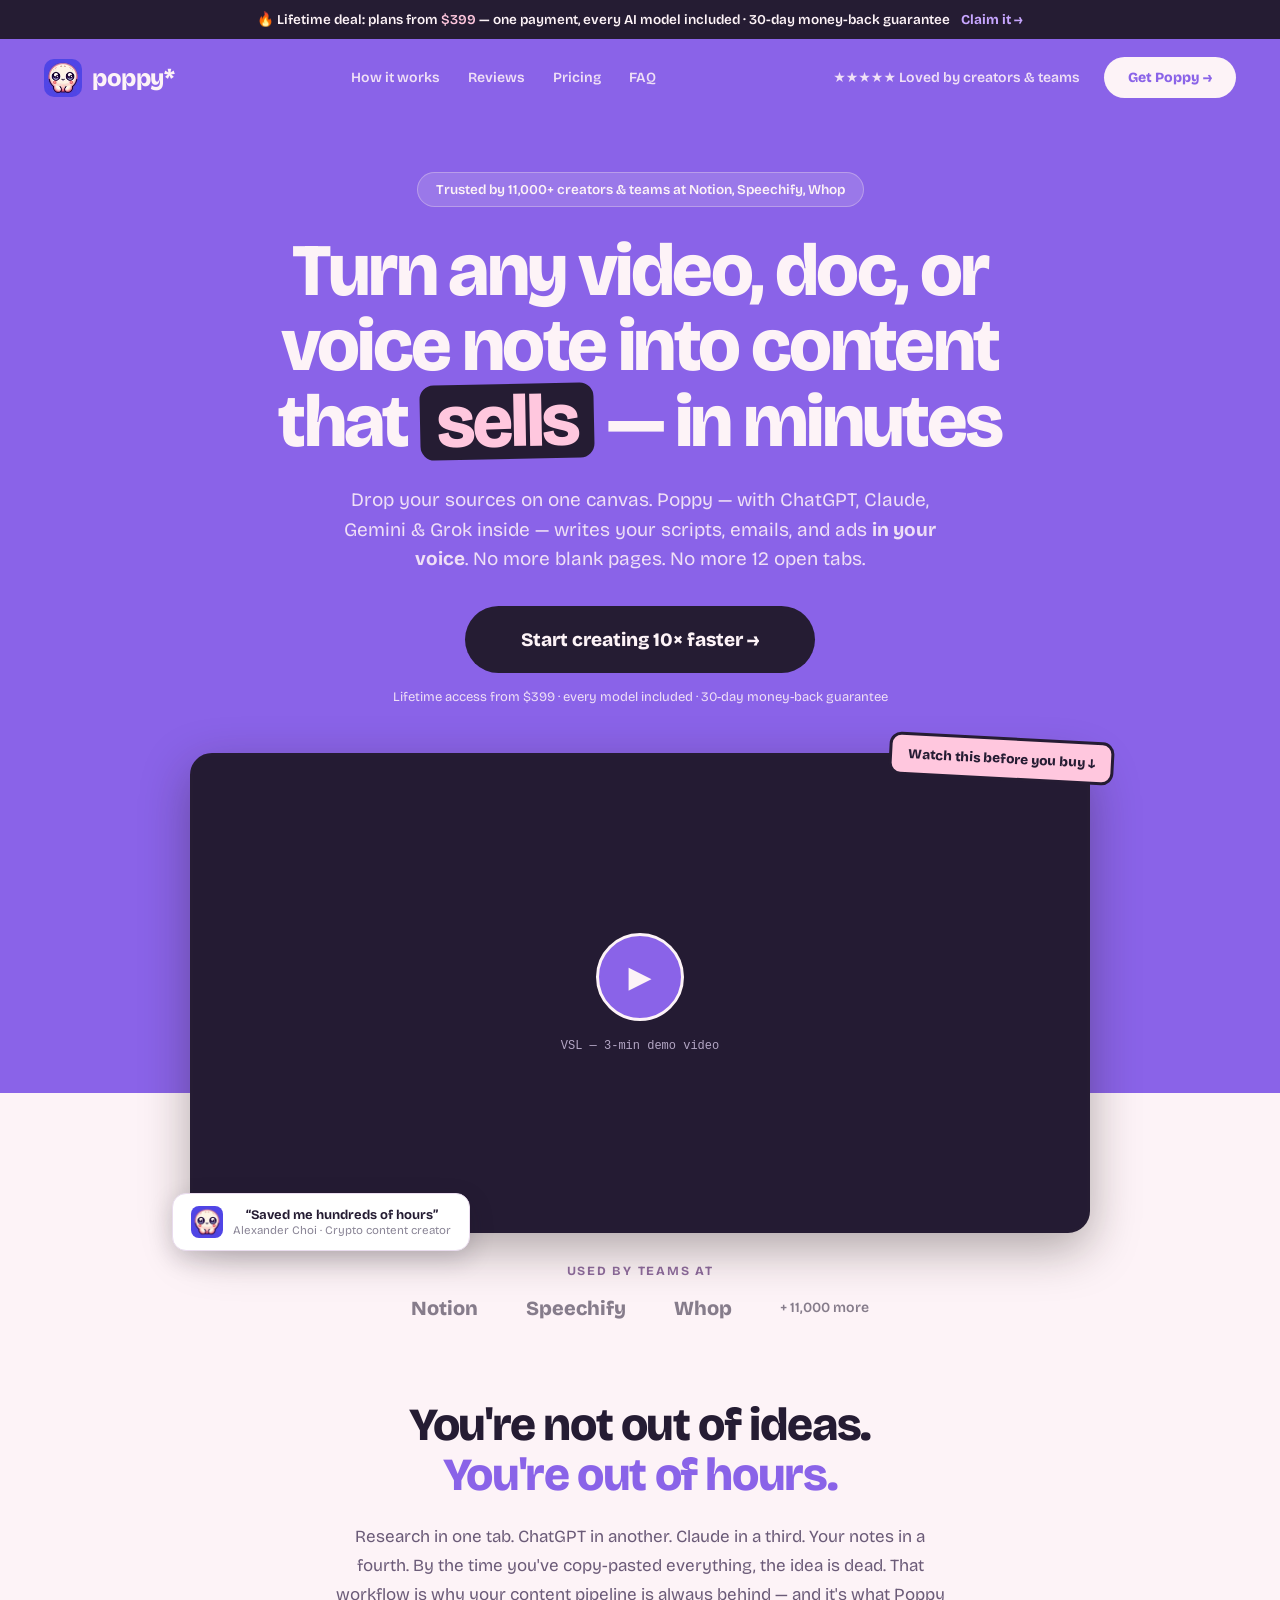
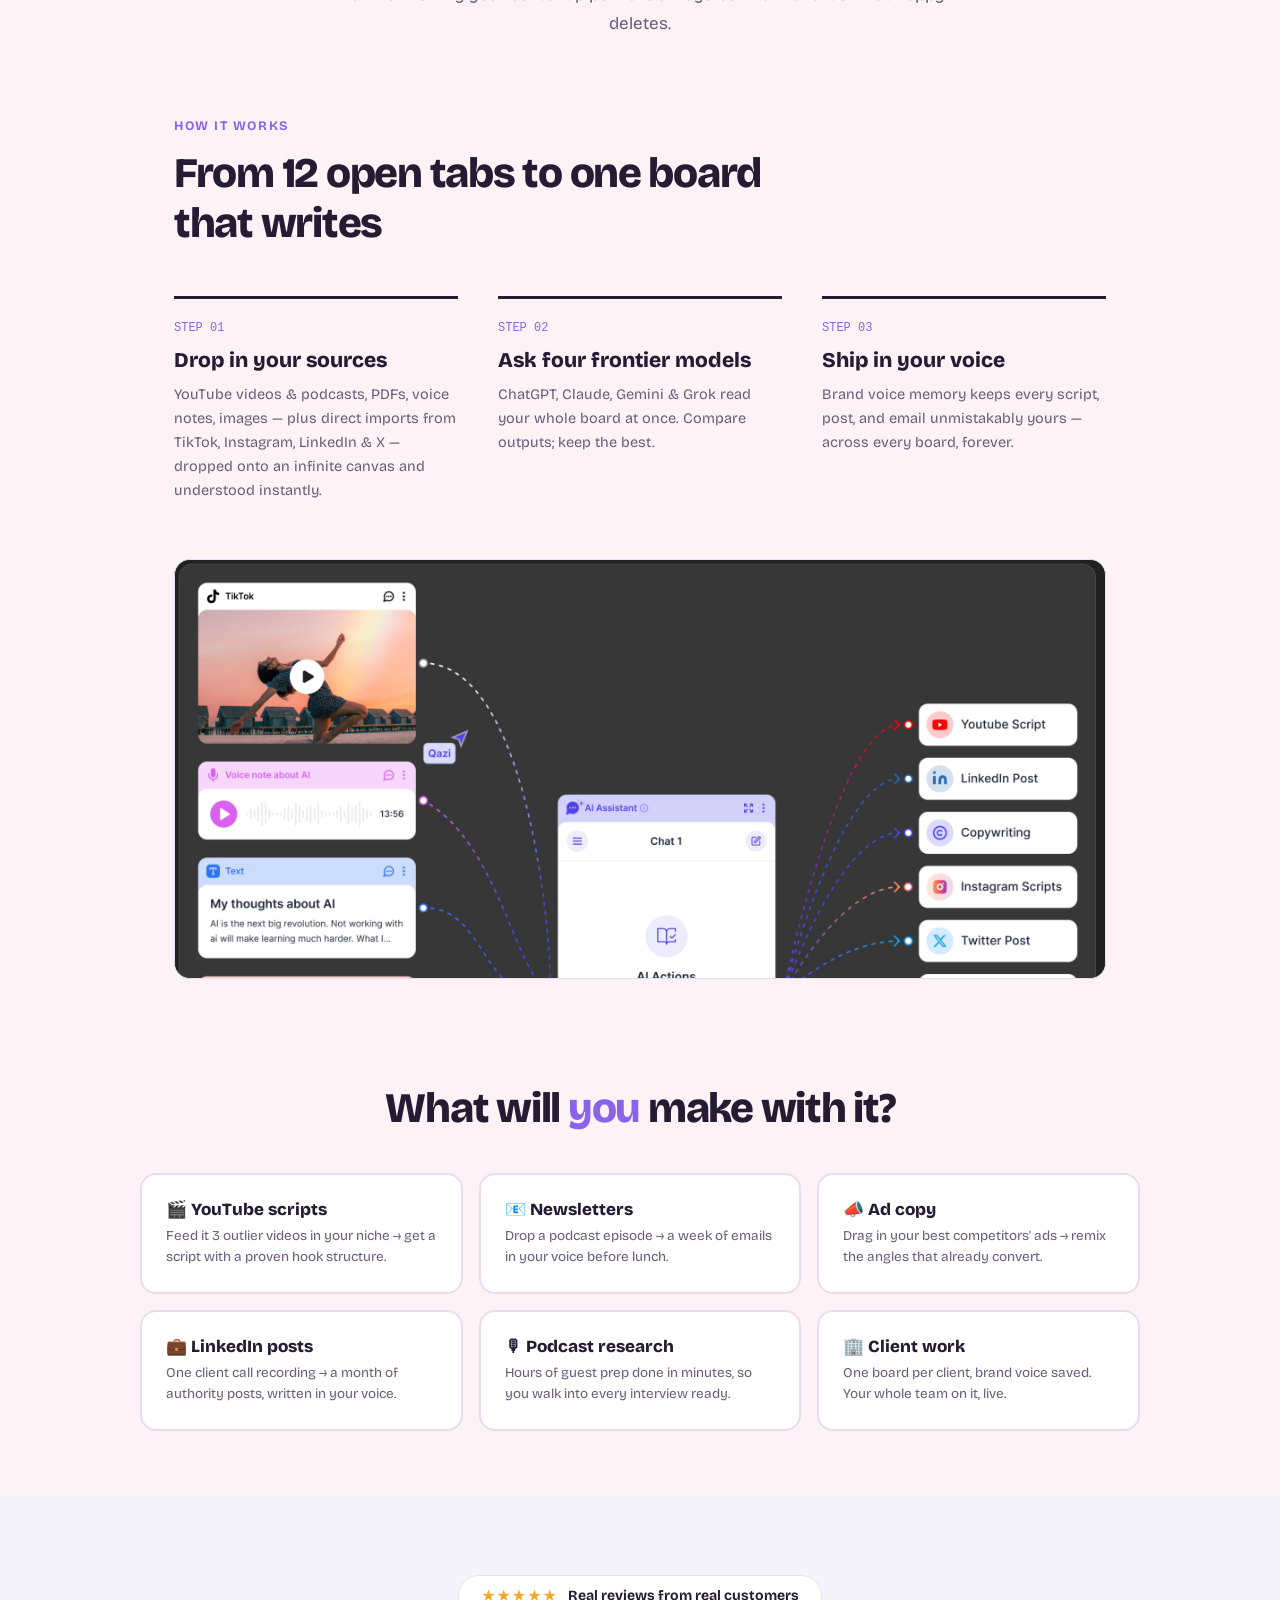
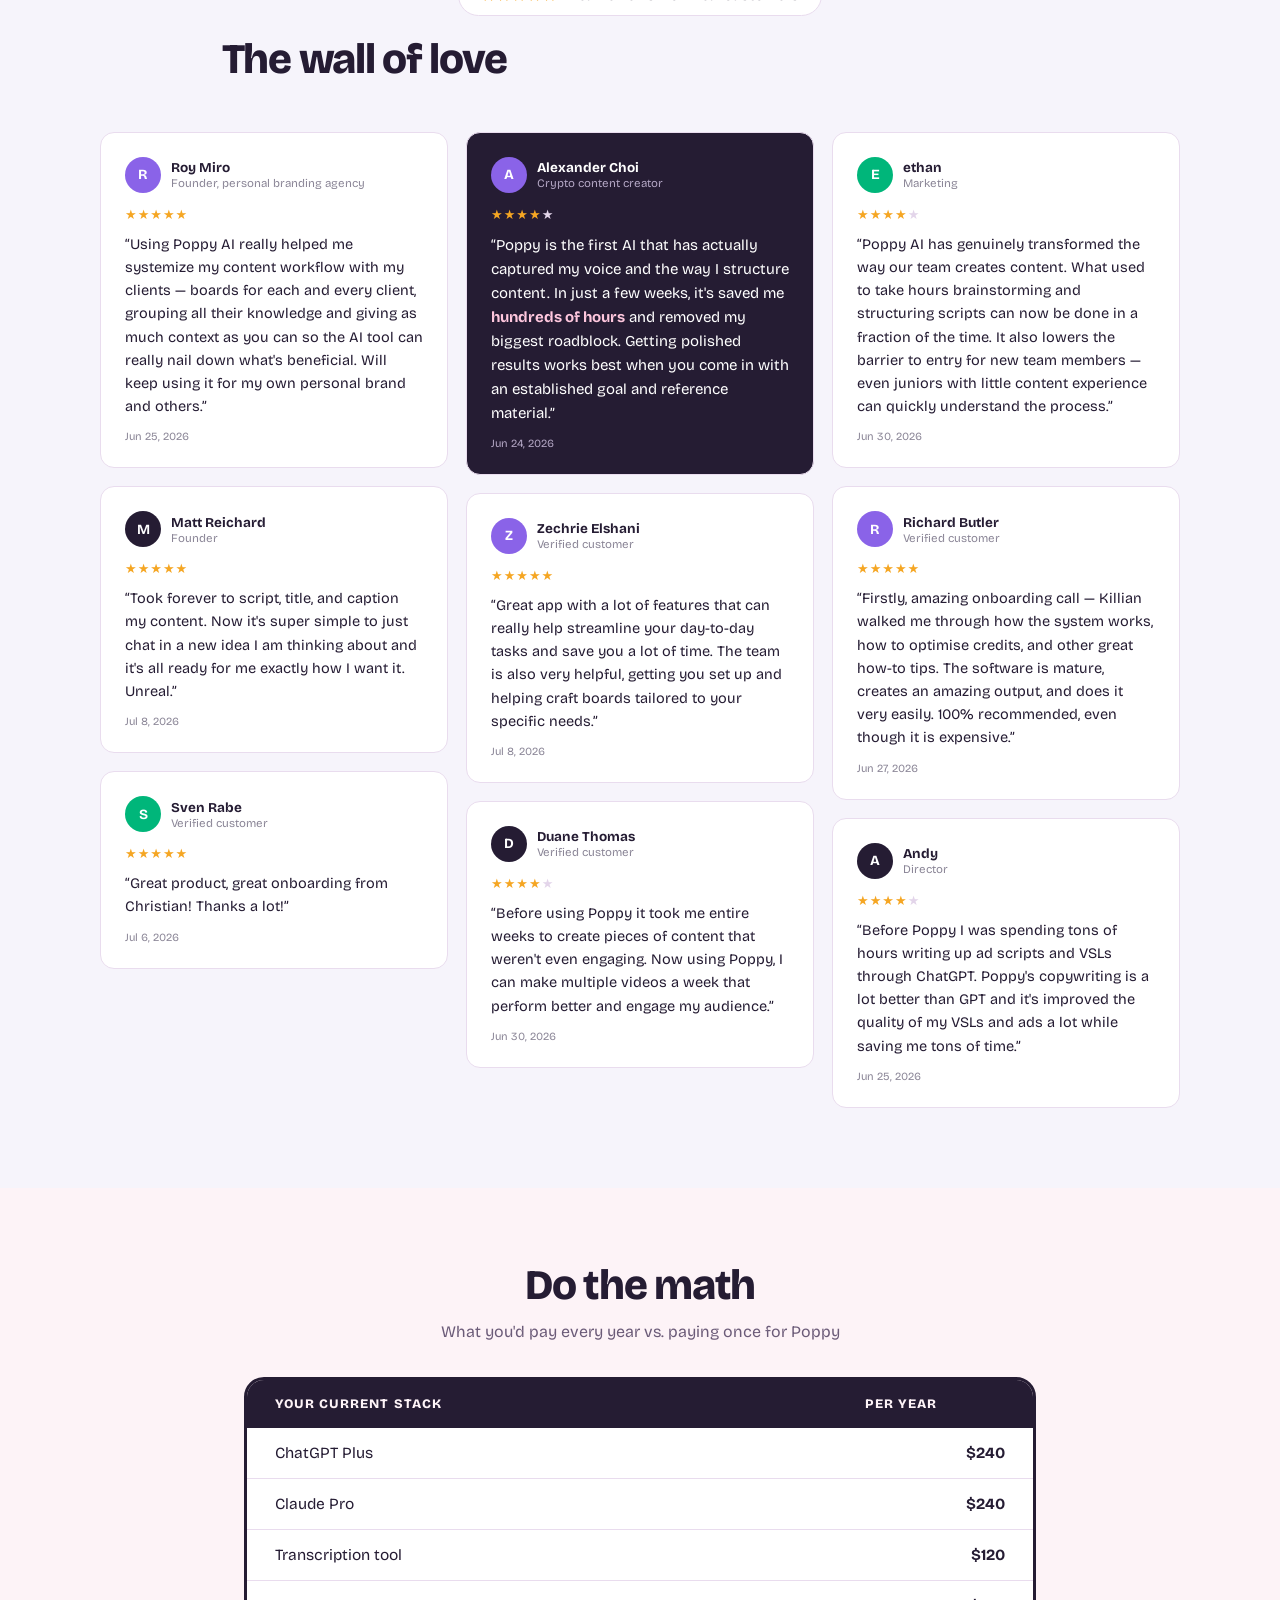
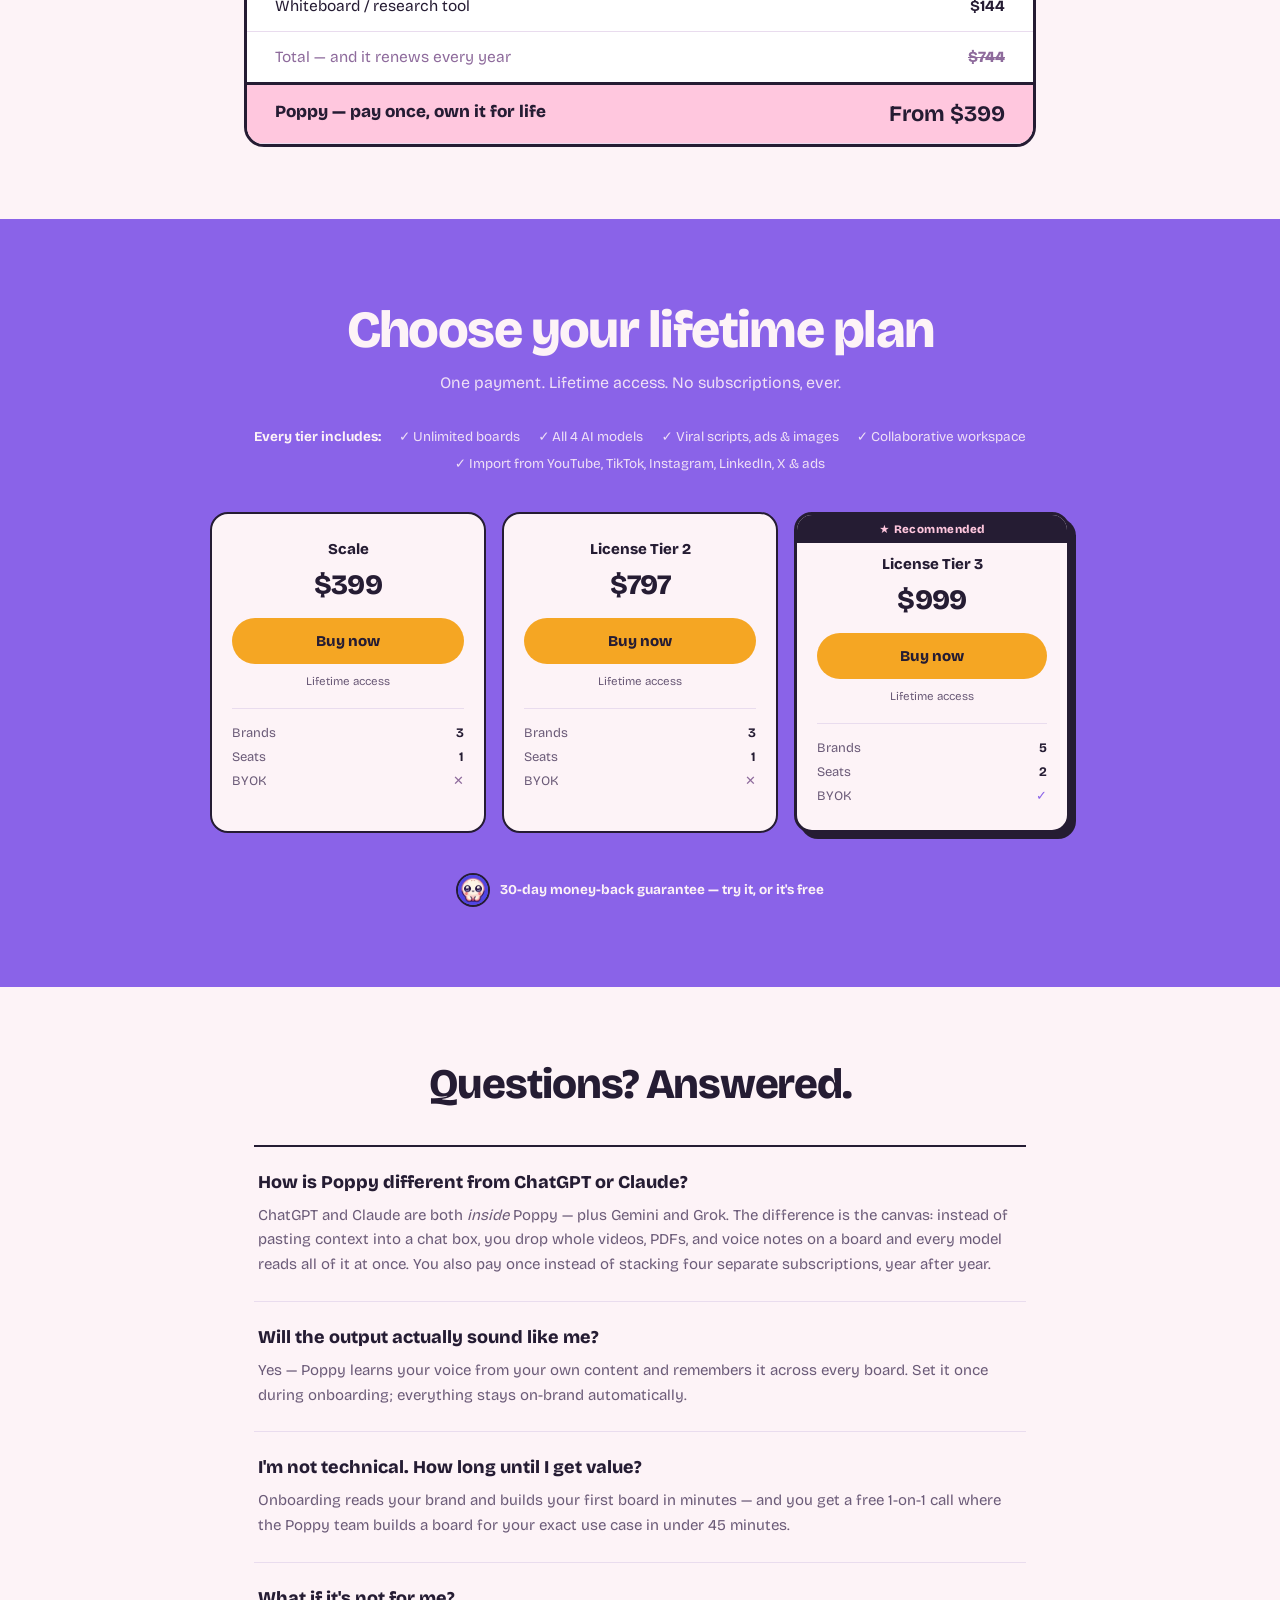
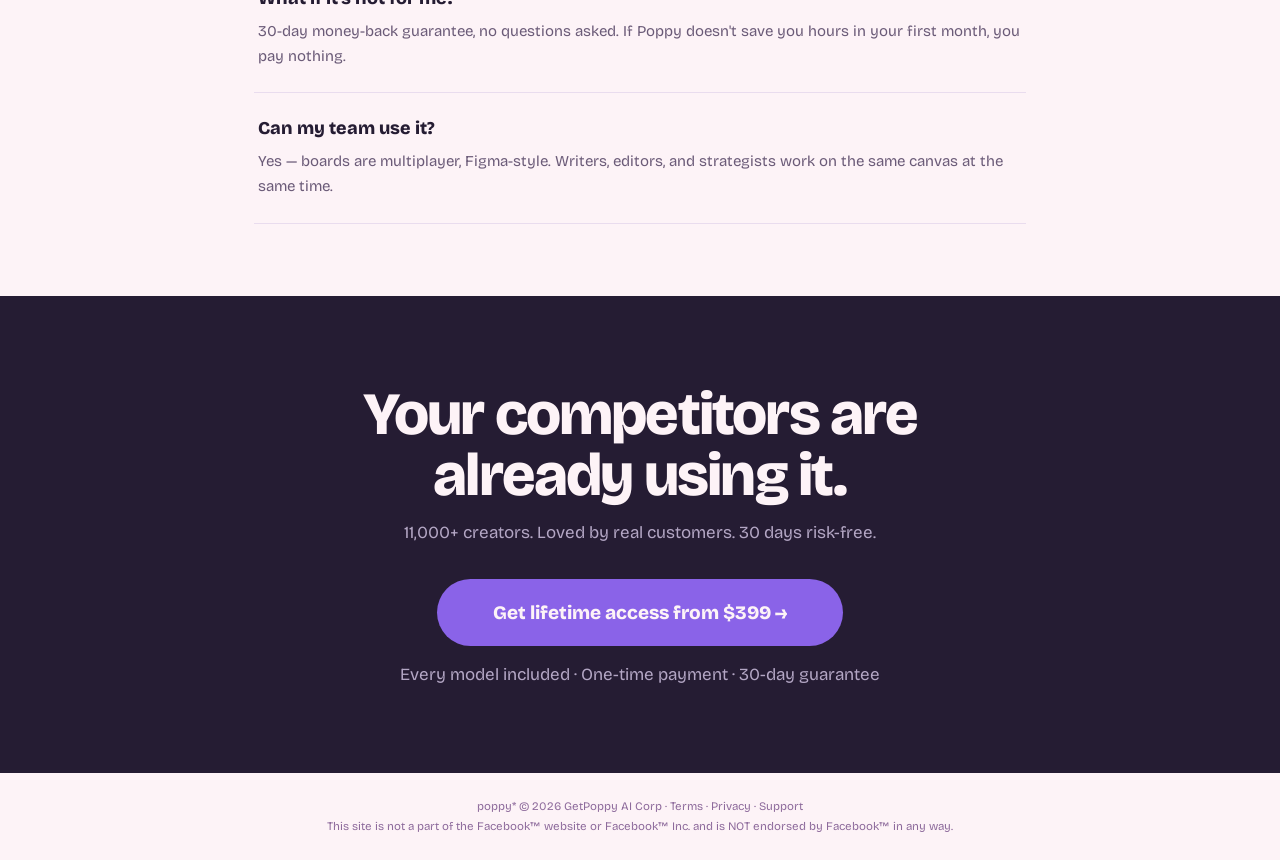
==== commit 800aea8b: "Add files via upload" ====
--- a/index.html
+++ b/index.html
@@ -3,20 +3,20 @@
 <head>
 <meta charset="UTF-8">
 <meta name="viewport" content="width=device-width, initial-scale=1">
-<title>Poppy AI — One Canvas for ChatGPT, Claude, Gemini &amp; Grok | Lifetime deal from $279</title>
-<meta name="description" content="Poppy puts ChatGPT, Claude, Gemini &amp; Grok on one visual canvas with your videos, docs, and voice notes — so you research, write, and ship content 10× faster, in your own voice. Lifetime access from $279, 30-day money-back guarantee.">
+<title>Poppy AI — One Canvas for ChatGPT, Claude, Gemini &amp; Grok | Lifetime deal from $399</title>
+<meta name="description" content="Poppy puts ChatGPT, Claude, Gemini &amp; Grok on one visual canvas with your videos, docs, and voice notes — so you research, write, and ship content 10× faster, in your own voice. Lifetime access from $399, 30-day money-back guarantee.">
 <link rel="canonical" href="https://www.getpoppy.ai/">
 
 <meta property="og:type" content="website">
 <meta property="og:title" content="Poppy AI — Turn any video, doc, or voice note into content that sells">
-<meta property="og:description" content="Every AI model. One canvas. Drop your sources, ask ChatGPT, Claude, Gemini &amp; Grok, ship in your voice. Lifetime access from $279 — 30-day money-back guarantee.">
+<meta property="og:description" content="Every AI model. One canvas. Drop your sources, ask ChatGPT, Claude, Gemini &amp; Grok, ship in your voice. Lifetime access from $399 — 30-day money-back guarantee.">
 <meta property="og:url" content="https://www.getpoppy.ai/">
 <meta property="og:site_name" content="Poppy AI">
 <meta property="og:image" content="https://www.getpoppy.ai/assets/poppy-mascot.png">
 
 <meta name="twitter:card" content="summary_large_image">
 <meta name="twitter:title" content="Poppy AI — Turn any video, doc, or voice note into content that sells">
-<meta name="twitter:description" content="Every AI model. One canvas. Lifetime access from $279 — 30-day money-back guarantee.">
+<meta name="twitter:description" content="Every AI model. One canvas. Lifetime access from $399 — 30-day money-back guarantee.">
 <meta name="twitter:image" content="https://www.getpoppy.ai/assets/poppy-mascot.png">
 
 <link rel="icon" type="image/png" href="poppy-mascot.png">
@@ -79,9 +79,9 @@
 <body>
 
 <div class="promo-bar">
-  <span class="promo-text-full">🔥 Lifetime deal: plans from <span class="promo-highlight">$279</span> — one payment, every AI model included · 30-day money-back guarantee</span>
-  <span class="promo-text-short">🔥 Lifetime plans from <span class="promo-highlight">$279</span> · 30-day guarantee</span>
-  <a href="#pricing" class="promo-link">Claim it →</a>
+  <span class="promo-text-full">🔥 Lifetime deal: plans from <span class="promo-highlight">$399</span> — one payment, every AI model included · 30-day money-back guarantee</span>
+  <span class="promo-text-short">🔥 Lifetime plans from <span class="promo-highlight">$399</span> · 30-day guarantee</span>
+  <a href="https://courses.cleverprogrammer.com/poppy-ai-checkout?_gl=1*1h508dy*_gcl_au*MTg3NzEwOTczOC4xNzgzNTUwNjcx" class="promo-link">Claim it →</a>
 </div>
 
 <header class="hero-band">
@@ -98,7 +98,7 @@
     </div>
     <div class="nav-right">
       <span class="nav-rating">★★★★★ Loved by creators &amp; teams</span>
-      <a href="#pricing" class="btn btn-light">Get Poppy →</a>
+      <a href="https://courses.cleverprogrammer.com/poppy-ai-checkout?_gl=1*1h508dy*_gcl_au*MTg3NzEwOTczOC4xNzgzNTUwNjcx" class="btn btn-light">Get Poppy →</a>
     </div>
   </nav>
 
@@ -106,8 +106,8 @@
     <div class="hero-badge">Trusted by 11,000+ creators &amp; teams at Notion, Speechify, Whop</div>
     <h1 class="hero-title">Turn any video, doc, or voice note into content that <span class="sticker">sells</span> — in minutes</h1>
     <p class="hero-sub">Drop your sources on one canvas. Poppy — with ChatGPT, Claude, Gemini &amp; Grok inside — writes your scripts, emails, and ads <strong>in your voice</strong>. No more blank pages. No more 12 open tabs.</p>
-    <a href="#pricing" class="btn btn-dark btn-lg">Start creating 10× faster →</a>
-    <p class="hero-fineprint">Lifetime access from $279 · every model included · 30-day money-back guarantee</p>
+    <a href="https://courses.cleverprogrammer.com/poppy-ai-checkout?_gl=1*1h508dy*_gcl_au*MTg3NzEwOTczOC4xNzgzNTUwNjcx" class="btn btn-dark btn-lg">Start creating 10× faster →</a>
+    <p class="hero-fineprint">Lifetime access from $399 · every model included · 30-day money-back guarantee</p>
 
     <div class="vsl-wrap">
       <div class="vsl" data-yt-id="13qfbeze2qs" role="button" tabindex="0" aria-label="Play the Poppy AI demo video" style="background-image:url('https://img.youtube.com/vi/13qfbeze2qs/hqdefault.jpg')">
@@ -255,7 +255,7 @@
     <div class="pricing-row"><span>Transcription tool</span><span class="num">$120</span></div>
     <div class="pricing-row"><span>Whiteboard / research tool</span><span class="num">$144</span></div>
     <div class="pricing-row pricing-row-total"><span>Total — and it renews every year</span><span class="num strike">$744</span></div>
-    <div class="pricing-row pricing-row-poppy"><span>Poppy — pay once, own it for life</span><span class="num">From $279</span></div>
+    <div class="pricing-row pricing-row-poppy"><span>Poppy — pay once, own it for life</span><span class="num">From $399</span></div>
   </div>
 </section>
 
@@ -274,9 +274,9 @@
 
   <div class="tier-grid">
     <div class="tier-card">
-      <div class="tier-name">License Tier 1</div>
-      <div class="tier-price"><span class="tier-price-new">$279</span><span class="tier-price-old">$649</span></div>
-      <a href="#pricing" class="btn btn-gold tier-cta">Buy now</a>
+      <div class="tier-name">Scale</div>
+      <div class="tier-price"><span class="tier-price-new">$399</span></div>
+      <a href="https://courses.cleverprogrammer.com/poppy-ai-checkout?_gl=1*1h508dy*_gcl_au*MTg3NzEwOTczOC4xNzgzNTUwNjcx" class="btn btn-gold tier-cta">Buy now</a>
       <div class="tier-lifetime">Lifetime access</div>
       <div class="tier-meta">
         <div><span>Brands</span><strong>3</strong></div>
@@ -286,8 +286,8 @@
     </div>
     <div class="tier-card">
       <div class="tier-name">License Tier 2</div>
-      <div class="tier-price"><span class="tier-price-new">$539</span><span class="tier-price-old">$1,289</span></div>
-      <a href="#pricing" class="btn btn-gold tier-cta">Buy now</a>
+      <div class="tier-price"><span class="tier-price-new">$797</span></div>
+      <a href="https://courses.cleverprogrammer.com/poppy-ai-checkout?_gl=1*1h508dy*_gcl_au*MTg3NzEwOTczOC4xNzgzNTUwNjcx" class="btn btn-gold tier-cta">Buy now</a>
       <div class="tier-lifetime">Lifetime access</div>
       <div class="tier-meta">
         <div><span>Brands</span><strong>3</strong></div>
@@ -295,22 +295,11 @@
         <div><span>BYOK</span><strong class="tier-x">✕</strong></div>
       </div>
     </div>
-    <div class="tier-card">
-      <div class="tier-name">License Tier 3</div>
-      <div class="tier-price"><span class="tier-price-new">$989</span><span class="tier-price-old">$2,199</span></div>
-      <a href="#pricing" class="btn btn-gold tier-cta">Buy now</a>
-      <div class="tier-lifetime">Lifetime access</div>
-      <div class="tier-meta">
-        <div><span>Brands</span><strong>3</strong></div>
-        <div><span>Seats</span><strong>1</strong></div>
-        <div><span>BYOK</span><strong class="tier-x">✕</strong></div>
-      </div>
-    </div>
     <div class="tier-card tier-card-recommended">
       <div class="tier-ribbon">★ Recommended</div>
-      <div class="tier-name">License Tier 4</div>
-      <div class="tier-price"><span class="tier-price-new">$1,379</span><span class="tier-price-old">$3,867</span></div>
-      <a href="#pricing" class="btn btn-gold tier-cta">Buy now</a>
+      <div class="tier-name">License Tier 3</div>
+      <div class="tier-price"><span class="tier-price-new">$999</span></div>
+      <a href="https://courses.cleverprogrammer.com/poppy-ai-checkout?_gl=1*1h508dy*_gcl_au*MTg3NzEwOTczOC4xNzgzNTUwNjcx" class="btn btn-gold tier-cta">Buy now</a>
       <div class="tier-lifetime">Lifetime access</div>
       <div class="tier-meta">
         <div><span>Brands</span><strong>5</strong></div>
@@ -355,7 +344,7 @@
 <section class="final-cta">
   <h2>Your competitors are<br>already using it.</h2>
   <p>11,000+ creators. Loved by real customers. 30 days risk-free.</p>
-  <a href="#pricing" class="btn btn-violet btn-lg">Get lifetime access from $279 →</a>
+  <a href="https://courses.cleverprogrammer.com/poppy-ai-checkout?_gl=1*1h508dy*_gcl_au*MTg3NzEwOTczOC4xNzgzNTUwNjcx" class="btn btn-violet btn-lg">Get lifetime access from $399 →</a>
   <p class="final-cta-fine">Every model included · One-time payment · 30-day guarantee</p>
 </section>
 
@@ -367,10 +356,10 @@
 <div class="sticky-cta">
   <img src="poppy-mascot.png" alt="">
   <div class="sticky-cta-text">
-    <div class="sticky-cta-price">Lifetime deal — from $279</div>
+    <div class="sticky-cta-price">Lifetime deal — from $399</div>
     <div class="sticky-cta-sub">30-day guarantee</div>
   </div>
-  <a href="#pricing" class="btn btn-violet">Get Poppy →</a>
+  <a href="https://courses.cleverprogrammer.com/poppy-ai-checkout?_gl=1*1h508dy*_gcl_au*MTg3NzEwOTczOC4xNzgzNTUwNjcx" class="btn btn-violet">Get Poppy →</a>
 </div>
 
 <script>
--- a/styles.css
+++ b/styles.css
@@ -508,9 +508,9 @@
 
 .tier-grid {
   display: grid;
-  grid-template-columns: repeat(4, 1fr);
+  grid-template-columns: repeat(3, 1fr);
   gap: 16px;
-  max-width: 1080px;
+  max-width: 860px;
   margin: 0 auto;
 }
 .tier-card {
@@ -541,7 +541,6 @@
 .tier-name { font-size: 15px; font-weight: 800; margin-bottom: 10px; }
 .tier-price { display: flex; align-items: baseline; justify-content: center; gap: 8px; margin-bottom: 16px; }
 .tier-price-new { font-size: 28px; font-weight: 800; letter-spacing: -.02em; }
-.tier-price-old { font-size: 14px; color: var(--muted-2); text-decoration: line-through; }
 .tier-cta { display: block; width: 100%; }
 .tier-lifetime { font-size: 11.5px; color: var(--muted); margin: 10px 0 20px; }
 .tier-meta { display: flex; flex-direction: column; gap: 8px; text-align: left; border-top: 1px solid var(--border); padding-top: 16px; font-size: 13px; }
@@ -618,8 +617,6 @@
   .wall-col:last-child { grid-column: 1 / -1; flex-direction: row; flex-wrap: wrap; }
   .wall-col:last-child .wall-card { flex: 1 1 260px; }
   .nav-links { display: none; }
-  .tier-grid { grid-template-columns: repeat(2, 1fr); }
-  .tier-card-recommended { grid-column: span 2; }
 }
 
 /* ===== Mobile ===== */
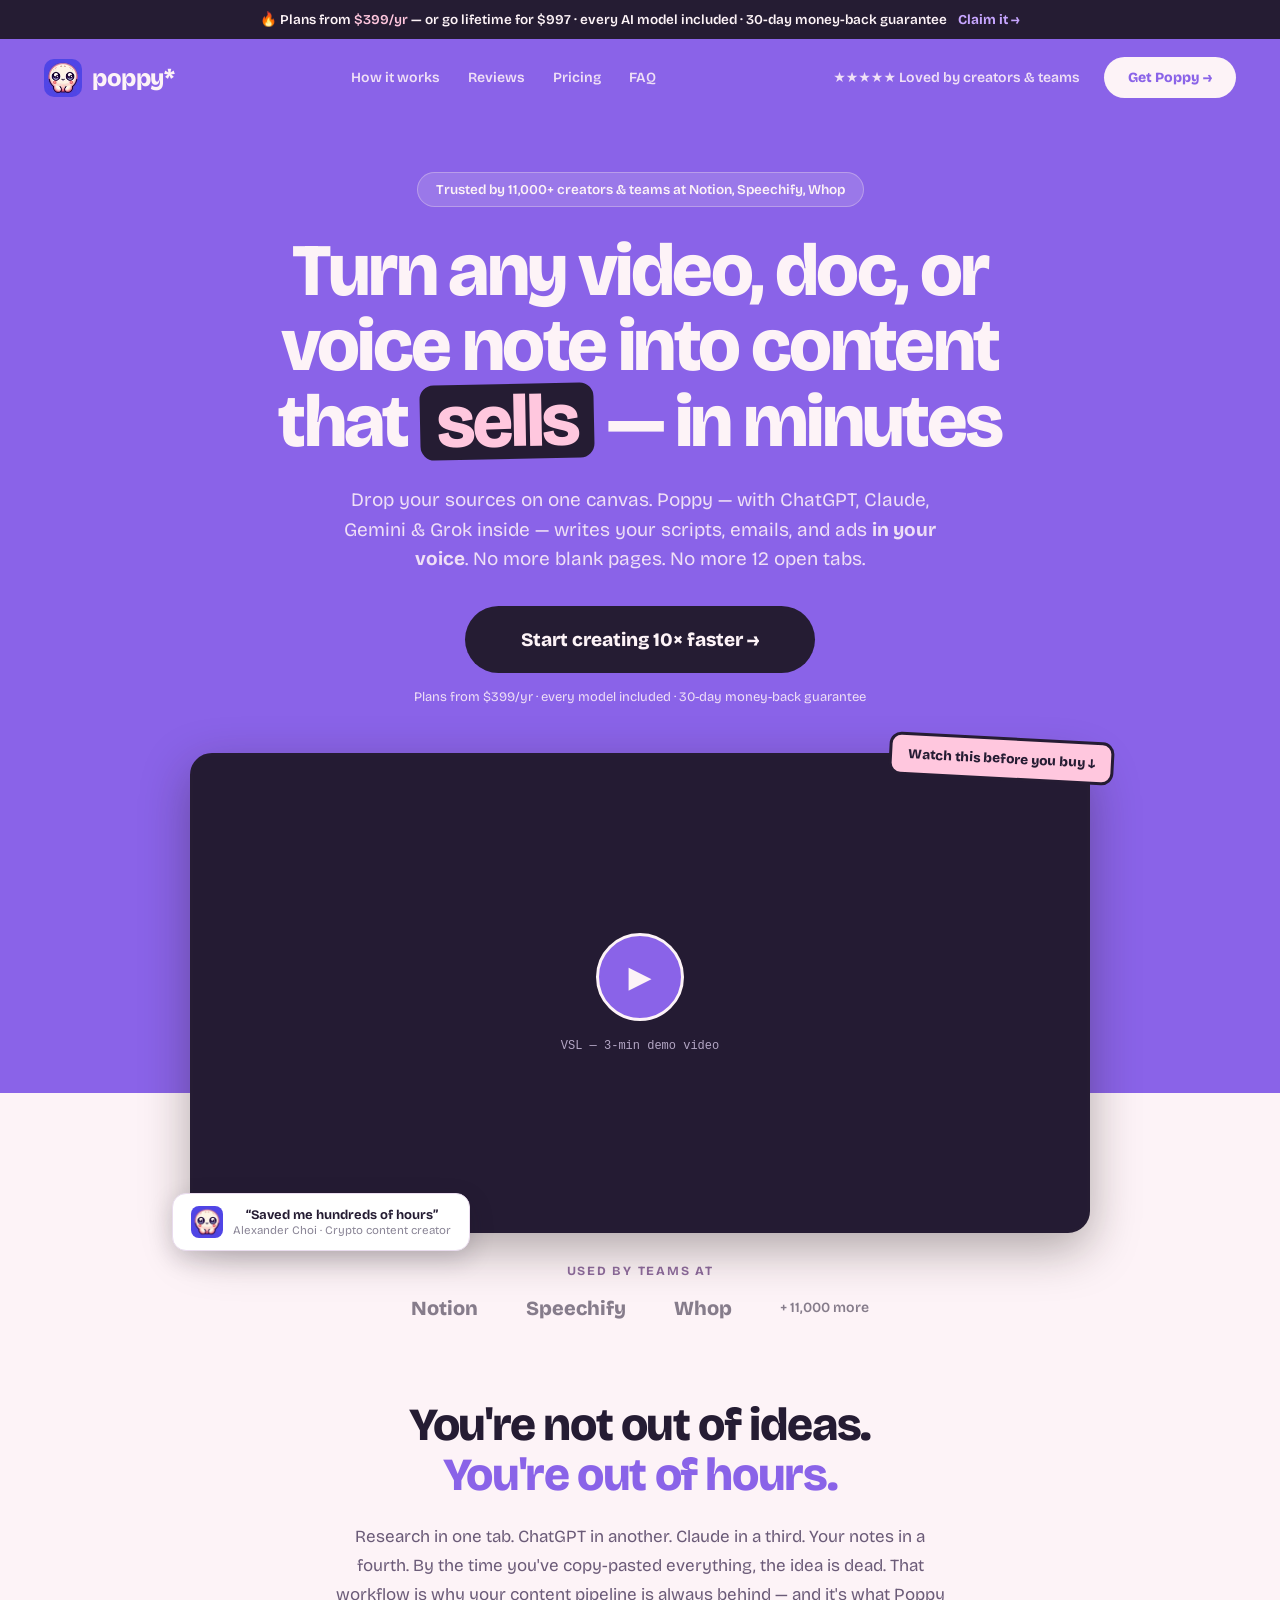
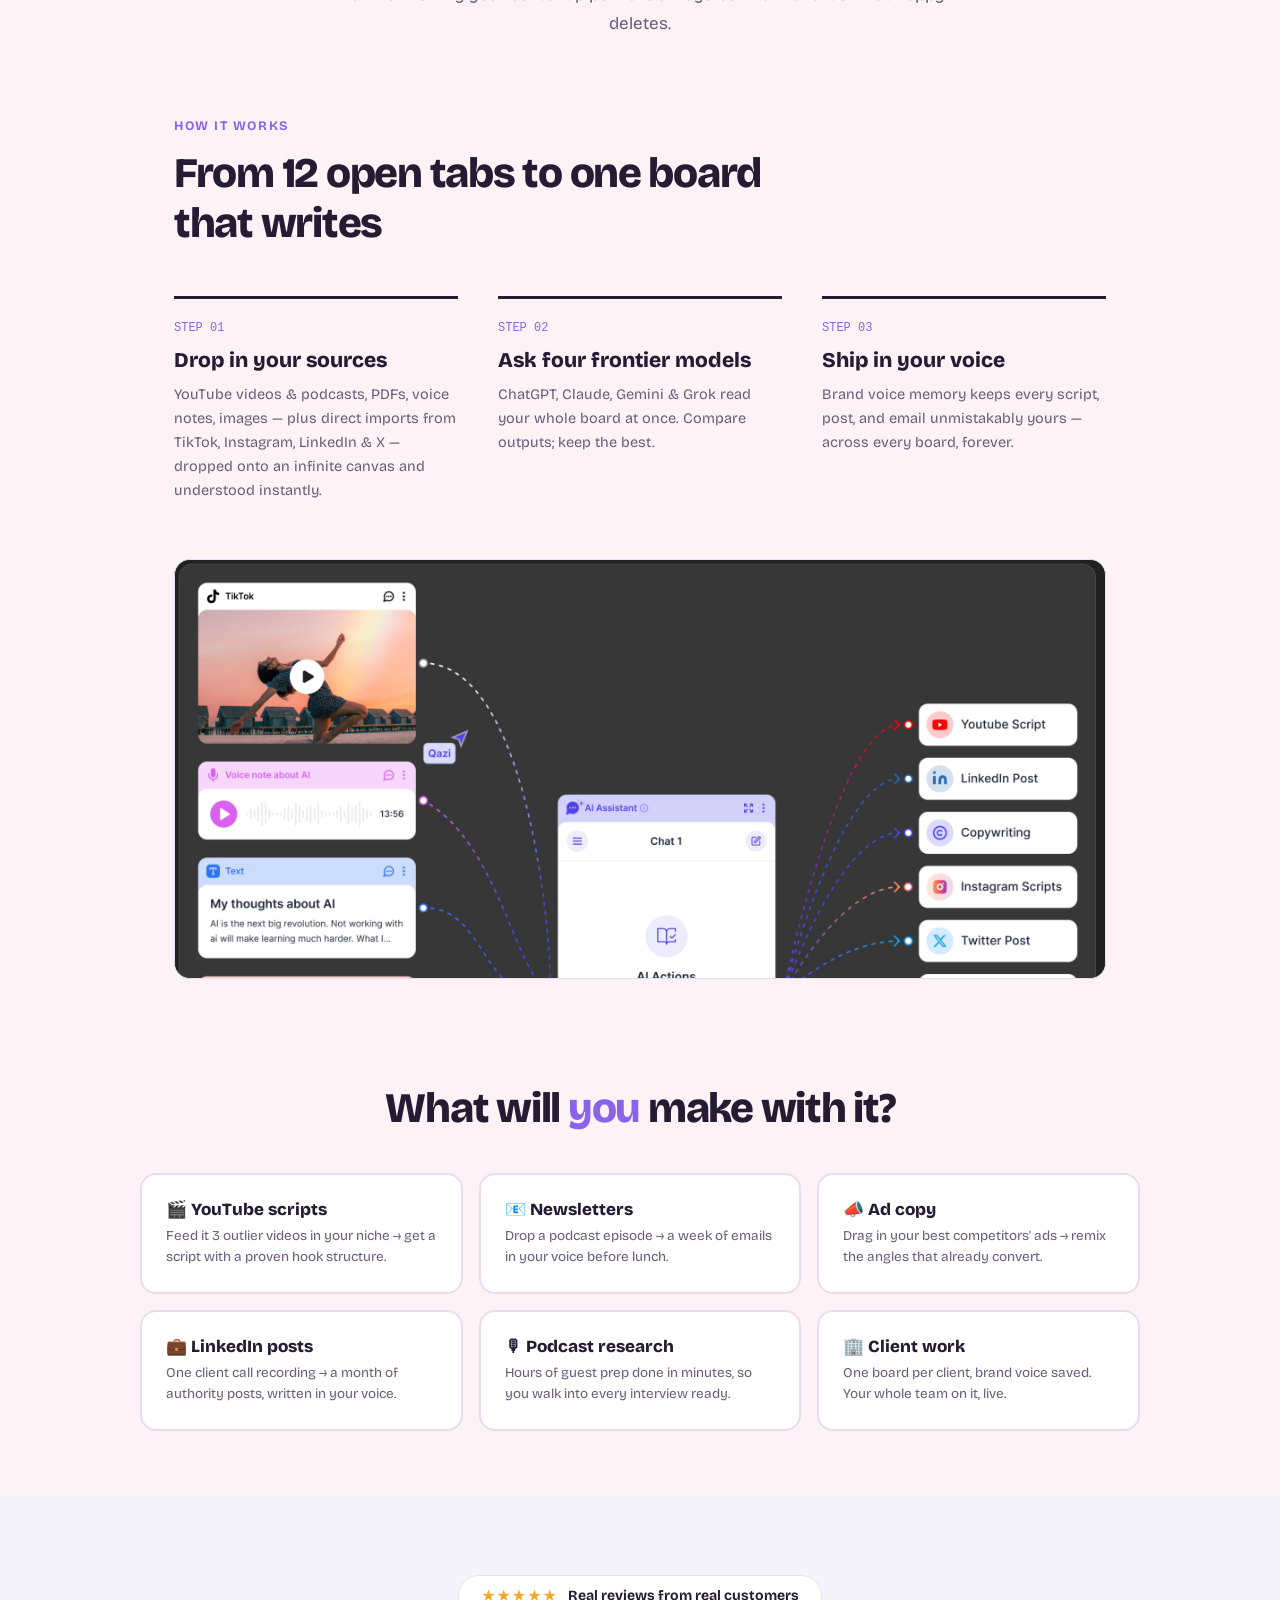
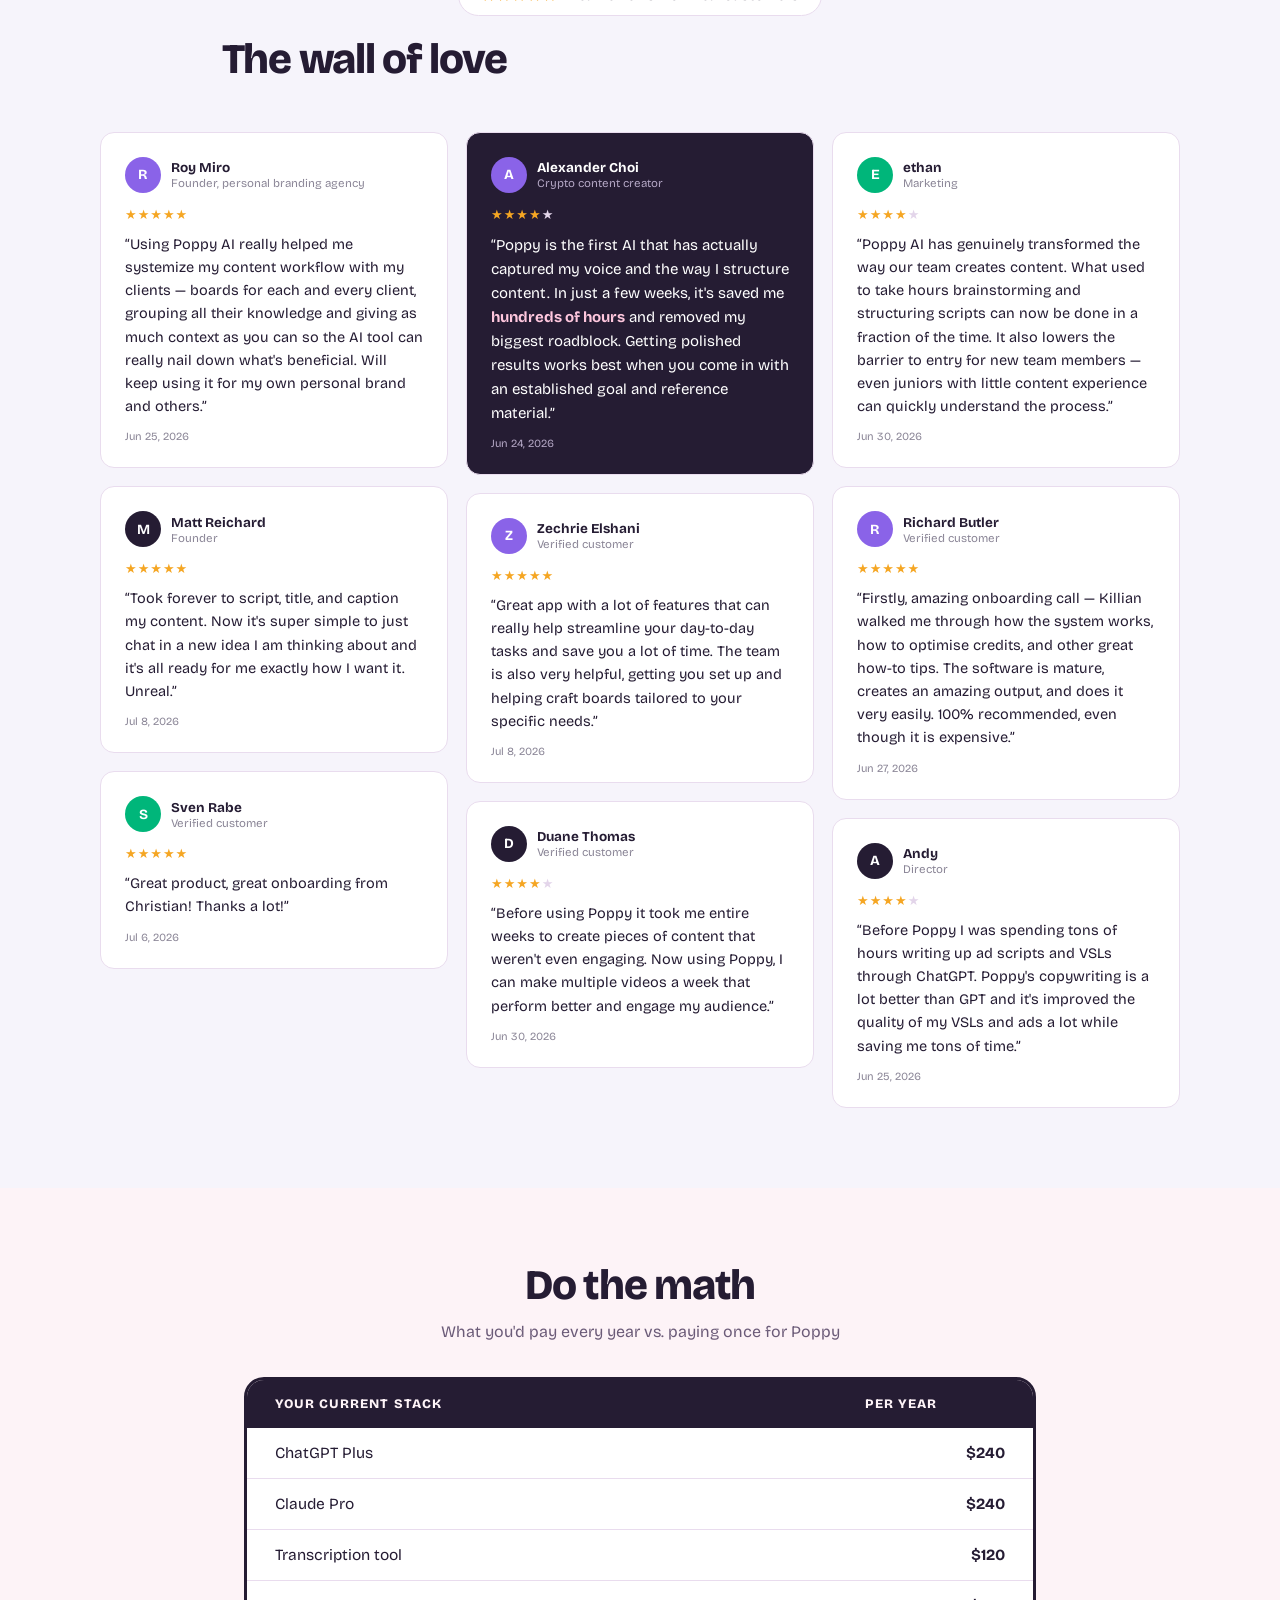
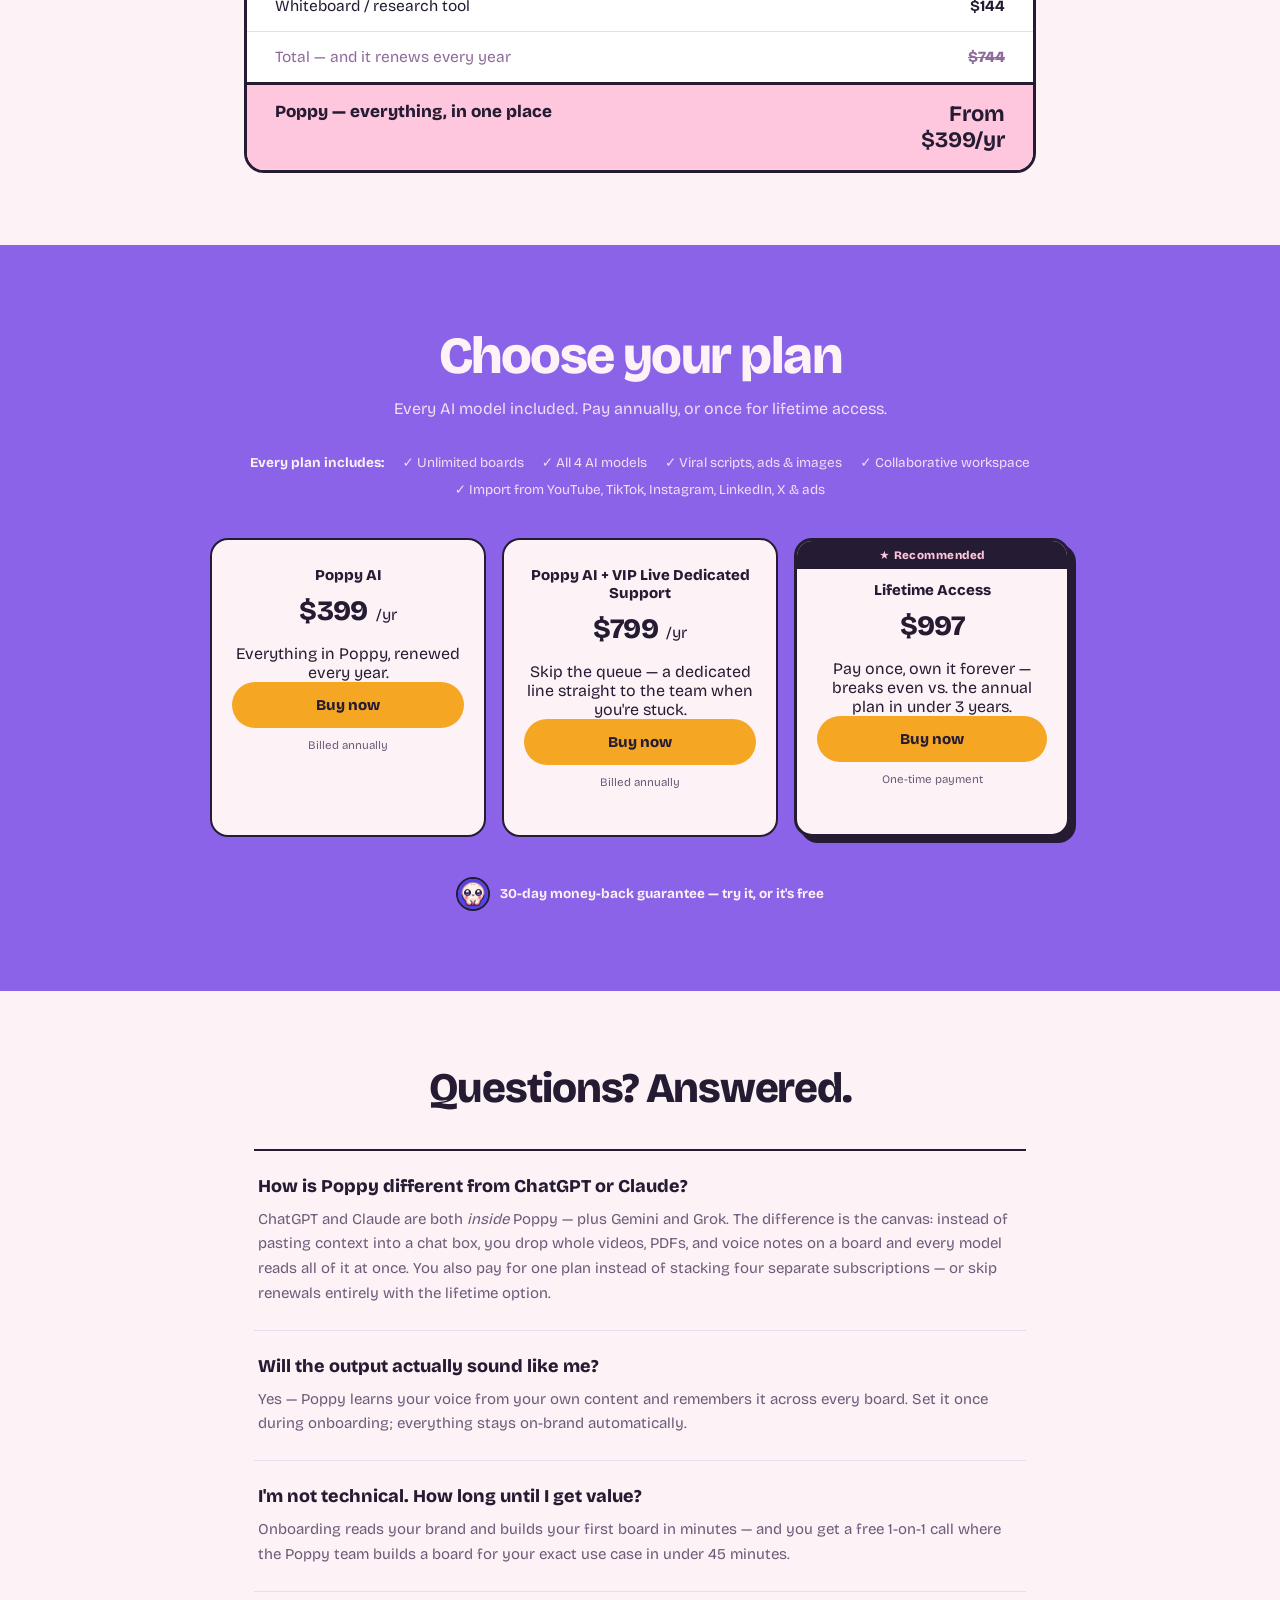
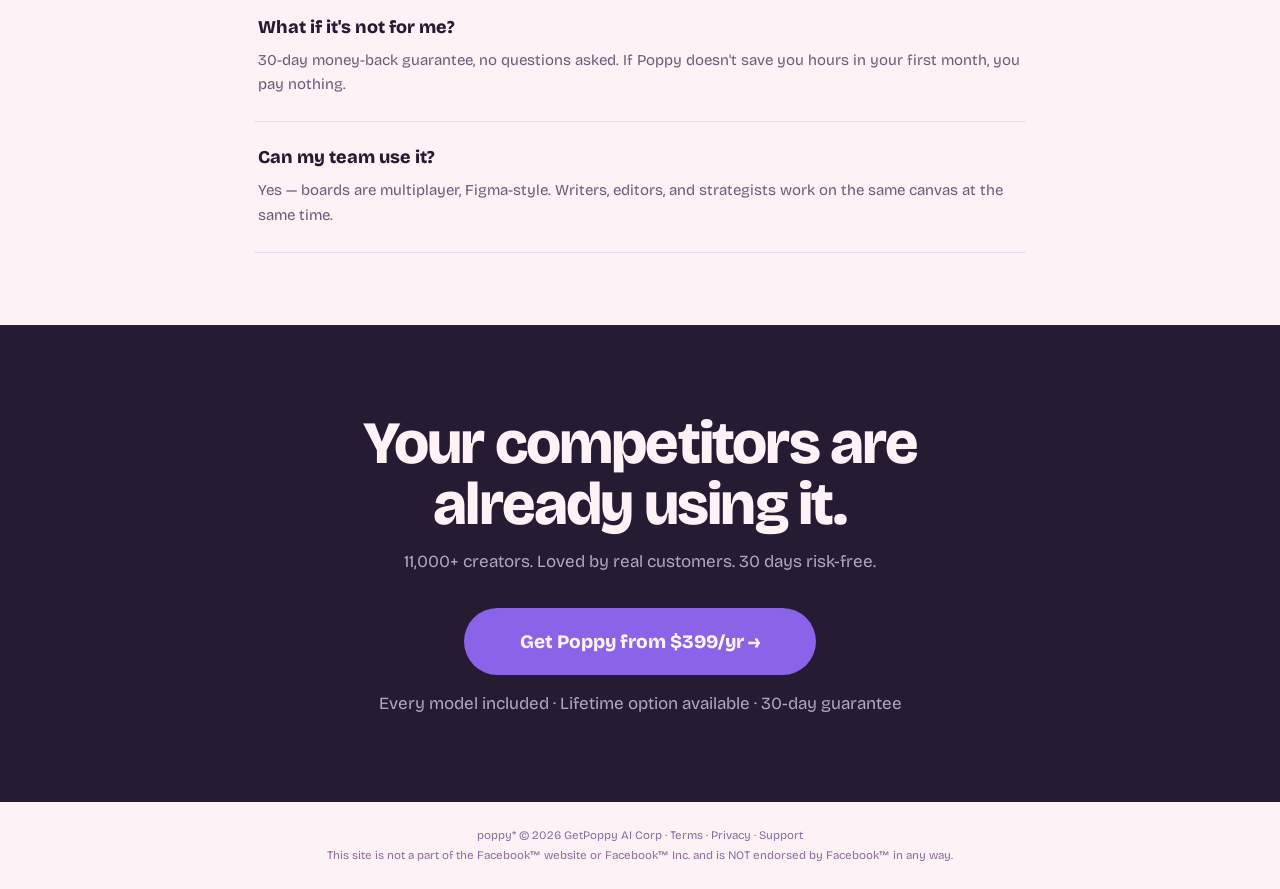
==== commit 1f621b8c: "Rename index-2.html to index.html" ====
--- a/index.html
+++ b/index.html
@@ -3,20 +3,20 @@
 <head>
 <meta charset="UTF-8">
 <meta name="viewport" content="width=device-width, initial-scale=1">
-<title>Poppy AI — One Canvas for ChatGPT, Claude, Gemini &amp; Grok | Lifetime deal from $399</title>
-<meta name="description" content="Poppy puts ChatGPT, Claude, Gemini &amp; Grok on one visual canvas with your videos, docs, and voice notes — so you research, write, and ship content 10× faster, in your own voice. Lifetime access from $399, 30-day money-back guarantee.">
+<title>Poppy AI — One Canvas for ChatGPT, Claude, Gemini &amp; Grok | Plans from $399/yr</title>
+<meta name="description" content="Poppy puts ChatGPT, Claude, Gemini &amp; Grok on one visual canvas with your videos, docs, and voice notes — so you research, write, and ship content 10× faster, in your own voice. Plans from $399/yr, or $997 once for lifetime access. 30-day money-back guarantee.">
 <link rel="canonical" href="https://www.getpoppy.ai/">
 
 <meta property="og:type" content="website">
 <meta property="og:title" content="Poppy AI — Turn any video, doc, or voice note into content that sells">
-<meta property="og:description" content="Every AI model. One canvas. Drop your sources, ask ChatGPT, Claude, Gemini &amp; Grok, ship in your voice. Lifetime access from $399 — 30-day money-back guarantee.">
+<meta property="og:description" content="Every AI model. One canvas. Drop your sources, ask ChatGPT, Claude, Gemini &amp; Grok, ship in your voice. Plans from $399/yr, or $997 once for lifetime access.">
 <meta property="og:url" content="https://www.getpoppy.ai/">
 <meta property="og:site_name" content="Poppy AI">
 <meta property="og:image" content="https://www.getpoppy.ai/assets/poppy-mascot.png">
 
 <meta name="twitter:card" content="summary_large_image">
 <meta name="twitter:title" content="Poppy AI — Turn any video, doc, or voice note into content that sells">
-<meta name="twitter:description" content="Every AI model. One canvas. Lifetime access from $399 — 30-day money-back guarantee.">
+<meta name="twitter:description" content="Every AI model. One canvas. Plans from $399/yr, or $997 once for lifetime access.">
 <meta name="twitter:image" content="https://www.getpoppy.ai/assets/poppy-mascot.png">
 
 <link rel="icon" type="image/png" href="poppy-mascot.png">
@@ -79,8 +79,8 @@
 <body>
 
 <div class="promo-bar">
-  <span class="promo-text-full">🔥 Lifetime deal: plans from <span class="promo-highlight">$399</span> — one payment, every AI model included · 30-day money-back guarantee</span>
-  <span class="promo-text-short">🔥 Lifetime plans from <span class="promo-highlight">$399</span> · 30-day guarantee</span>
+  <span class="promo-text-full">🔥 Plans from <span class="promo-highlight">$399/yr</span> — or go lifetime for $997 · every AI model included · 30-day money-back guarantee</span>
+  <span class="promo-text-short">🔥 Plans from <span class="promo-highlight">$399/yr</span> · 30-day guarantee</span>
   <a href="https://courses.cleverprogrammer.com/poppy-ai-checkout?_gl=1*1h508dy*_gcl_au*MTg3NzEwOTczOC4xNzgzNTUwNjcx" class="promo-link">Claim it →</a>
 </div>
 
@@ -107,7 +107,7 @@
     <h1 class="hero-title">Turn any video, doc, or voice note into content that <span class="sticker">sells</span> — in minutes</h1>
     <p class="hero-sub">Drop your sources on one canvas. Poppy — with ChatGPT, Claude, Gemini &amp; Grok inside — writes your scripts, emails, and ads <strong>in your voice</strong>. No more blank pages. No more 12 open tabs.</p>
     <a href="https://courses.cleverprogrammer.com/poppy-ai-checkout?_gl=1*1h508dy*_gcl_au*MTg3NzEwOTczOC4xNzgzNTUwNjcx" class="btn btn-dark btn-lg">Start creating 10× faster →</a>
-    <p class="hero-fineprint">Lifetime access from $399 · every model included · 30-day money-back guarantee</p>
+    <p class="hero-fineprint">Plans from $399/yr · every model included · 30-day money-back guarantee</p>
 
     <div class="vsl-wrap">
       <div class="vsl" data-yt-id="13qfbeze2qs" role="button" tabindex="0" aria-label="Play the Poppy AI demo video" style="background-image:url('https://img.youtube.com/vi/13qfbeze2qs/hqdefault.jpg')">
@@ -255,16 +255,16 @@
     <div class="pricing-row"><span>Transcription tool</span><span class="num">$120</span></div>
     <div class="pricing-row"><span>Whiteboard / research tool</span><span class="num">$144</span></div>
     <div class="pricing-row pricing-row-total"><span>Total — and it renews every year</span><span class="num strike">$744</span></div>
-    <div class="pricing-row pricing-row-poppy"><span>Poppy — pay once, own it for life</span><span class="num">From $399</span></div>
+    <div class="pricing-row pricing-row-poppy"><span>Poppy — everything, in one place</span><span class="num">From $399/yr</span></div>
   </div>
 </section>
 
 <section class="offer">
-  <h2 class="offer-title">Choose your lifetime plan</h2>
-  <p class="offer-subtitle">One payment. Lifetime access. No subscriptions, ever.</p>
+  <h2 class="offer-title">Choose your plan</h2>
+  <p class="offer-subtitle">Every AI model included. Pay annually, or once for lifetime access.</p>
 
   <div class="shared-features">
-    <span>Every tier includes:</span>
+    <span>Every plan includes:</span>
     <span class="shared-feature">✓ Unlimited boards</span>
     <span class="shared-feature">✓ All 4 AI models</span>
     <span class="shared-feature">✓ Viral scripts, ads &amp; images</span>
@@ -274,38 +274,26 @@
 
   <div class="tier-grid">
     <div class="tier-card">
-      <div class="tier-name">Scale</div>
-      <div class="tier-price"><span class="tier-price-new">$399</span></div>
+      <div class="tier-name">Poppy AI</div>
+      <div class="tier-price"><span class="tier-price-new">$399</span><span class="tier-price-suffix">/yr</span></div>
+      <div class="tier-desc">Everything in Poppy, renewed every year.</div>
       <a href="https://courses.cleverprogrammer.com/poppy-ai-checkout?_gl=1*1h508dy*_gcl_au*MTg3NzEwOTczOC4xNzgzNTUwNjcx" class="btn btn-gold tier-cta">Buy now</a>
-      <div class="tier-lifetime">Lifetime access</div>
-      <div class="tier-meta">
-        <div><span>Brands</span><strong>3</strong></div>
-        <div><span>Seats</span><strong>1</strong></div>
-        <div><span>BYOK</span><strong class="tier-x">✕</strong></div>
-      </div>
+      <div class="tier-lifetime">Billed annually</div>
     </div>
     <div class="tier-card">
-      <div class="tier-name">License Tier 2</div>
-      <div class="tier-price"><span class="tier-price-new">$797</span></div>
+      <div class="tier-name">Poppy AI + VIP Live Dedicated Support</div>
+      <div class="tier-price"><span class="tier-price-new">$799</span><span class="tier-price-suffix">/yr</span></div>
+      <div class="tier-desc">Skip the queue — a dedicated line straight to the team when you're stuck.</div>
       <a href="https://courses.cleverprogrammer.com/poppy-ai-checkout?_gl=1*1h508dy*_gcl_au*MTg3NzEwOTczOC4xNzgzNTUwNjcx" class="btn btn-gold tier-cta">Buy now</a>
-      <div class="tier-lifetime">Lifetime access</div>
-      <div class="tier-meta">
-        <div><span>Brands</span><strong>3</strong></div>
-        <div><span>Seats</span><strong>1</strong></div>
-        <div><span>BYOK</span><strong class="tier-x">✕</strong></div>
-      </div>
+      <div class="tier-lifetime">Billed annually</div>
     </div>
     <div class="tier-card tier-card-recommended">
       <div class="tier-ribbon">★ Recommended</div>
-      <div class="tier-name">License Tier 3</div>
-      <div class="tier-price"><span class="tier-price-new">$999</span></div>
+      <div class="tier-name">Lifetime Access</div>
+      <div class="tier-price"><span class="tier-price-new">$997</span></div>
+      <div class="tier-desc">Pay once, own it forever — breaks even vs. the annual plan in under 3 years.</div>
       <a href="https://courses.cleverprogrammer.com/poppy-ai-checkout?_gl=1*1h508dy*_gcl_au*MTg3NzEwOTczOC4xNzgzNTUwNjcx" class="btn btn-gold tier-cta">Buy now</a>
-      <div class="tier-lifetime">Lifetime access</div>
-      <div class="tier-meta">
-        <div><span>Brands</span><strong>5</strong></div>
-        <div><span>Seats</span><strong>2</strong></div>
-        <div><span>BYOK</span><strong class="tier-check">✓</strong></div>
-      </div>
+      <div class="tier-lifetime">One-time payment</div>
     </div>
   </div>
 
@@ -320,7 +308,7 @@
   <div class="faq-list">
     <div class="faq-item">
       <div class="faq-q">How is Poppy different from ChatGPT or Claude?</div>
-      <div class="faq-a">ChatGPT and Claude are both <em>inside</em> Poppy — plus Gemini and Grok. The difference is the canvas: instead of pasting context into a chat box, you drop whole videos, PDFs, and voice notes on a board and every model reads all of it at once. You also pay once instead of stacking four separate subscriptions, year after year.</div>
+      <div class="faq-a">ChatGPT and Claude are both <em>inside</em> Poppy — plus Gemini and Grok. The difference is the canvas: instead of pasting context into a chat box, you drop whole videos, PDFs, and voice notes on a board and every model reads all of it at once. You also pay for one plan instead of stacking four separate subscriptions — or skip renewals entirely with the lifetime option.</div>
     </div>
     <div class="faq-item">
       <div class="faq-q">Will the output actually sound like me?</div>
@@ -344,8 +332,8 @@
 <section class="final-cta">
   <h2>Your competitors are<br>already using it.</h2>
   <p>11,000+ creators. Loved by real customers. 30 days risk-free.</p>
-  <a href="https://courses.cleverprogrammer.com/poppy-ai-checkout?_gl=1*1h508dy*_gcl_au*MTg3NzEwOTczOC4xNzgzNTUwNjcx" class="btn btn-violet btn-lg">Get lifetime access from $399 →</a>
-  <p class="final-cta-fine">Every model included · One-time payment · 30-day guarantee</p>
+  <a href="https://courses.cleverprogrammer.com/poppy-ai-checkout?_gl=1*1h508dy*_gcl_au*MTg3NzEwOTczOC4xNzgzNTUwNjcx" class="btn btn-violet btn-lg">Get Poppy from $399/yr →</a>
+  <p class="final-cta-fine">Every model included · Lifetime option available · 30-day guarantee</p>
 </section>
 
 <footer class="footer">
@@ -356,7 +344,7 @@
 <div class="sticky-cta">
   <img src="poppy-mascot.png" alt="">
   <div class="sticky-cta-text">
-    <div class="sticky-cta-price">Lifetime deal — from $399</div>
+    <div class="sticky-cta-price">Plans from $399/yr</div>
     <div class="sticky-cta-sub">30-day guarantee</div>
   </div>
   <a href="https://courses.cleverprogrammer.com/poppy-ai-checkout?_gl=1*1h508dy*_gcl_au*MTg3NzEwOTczOC4xNzgzNTUwNjcx" class="btn btn-violet">Get Poppy →</a>
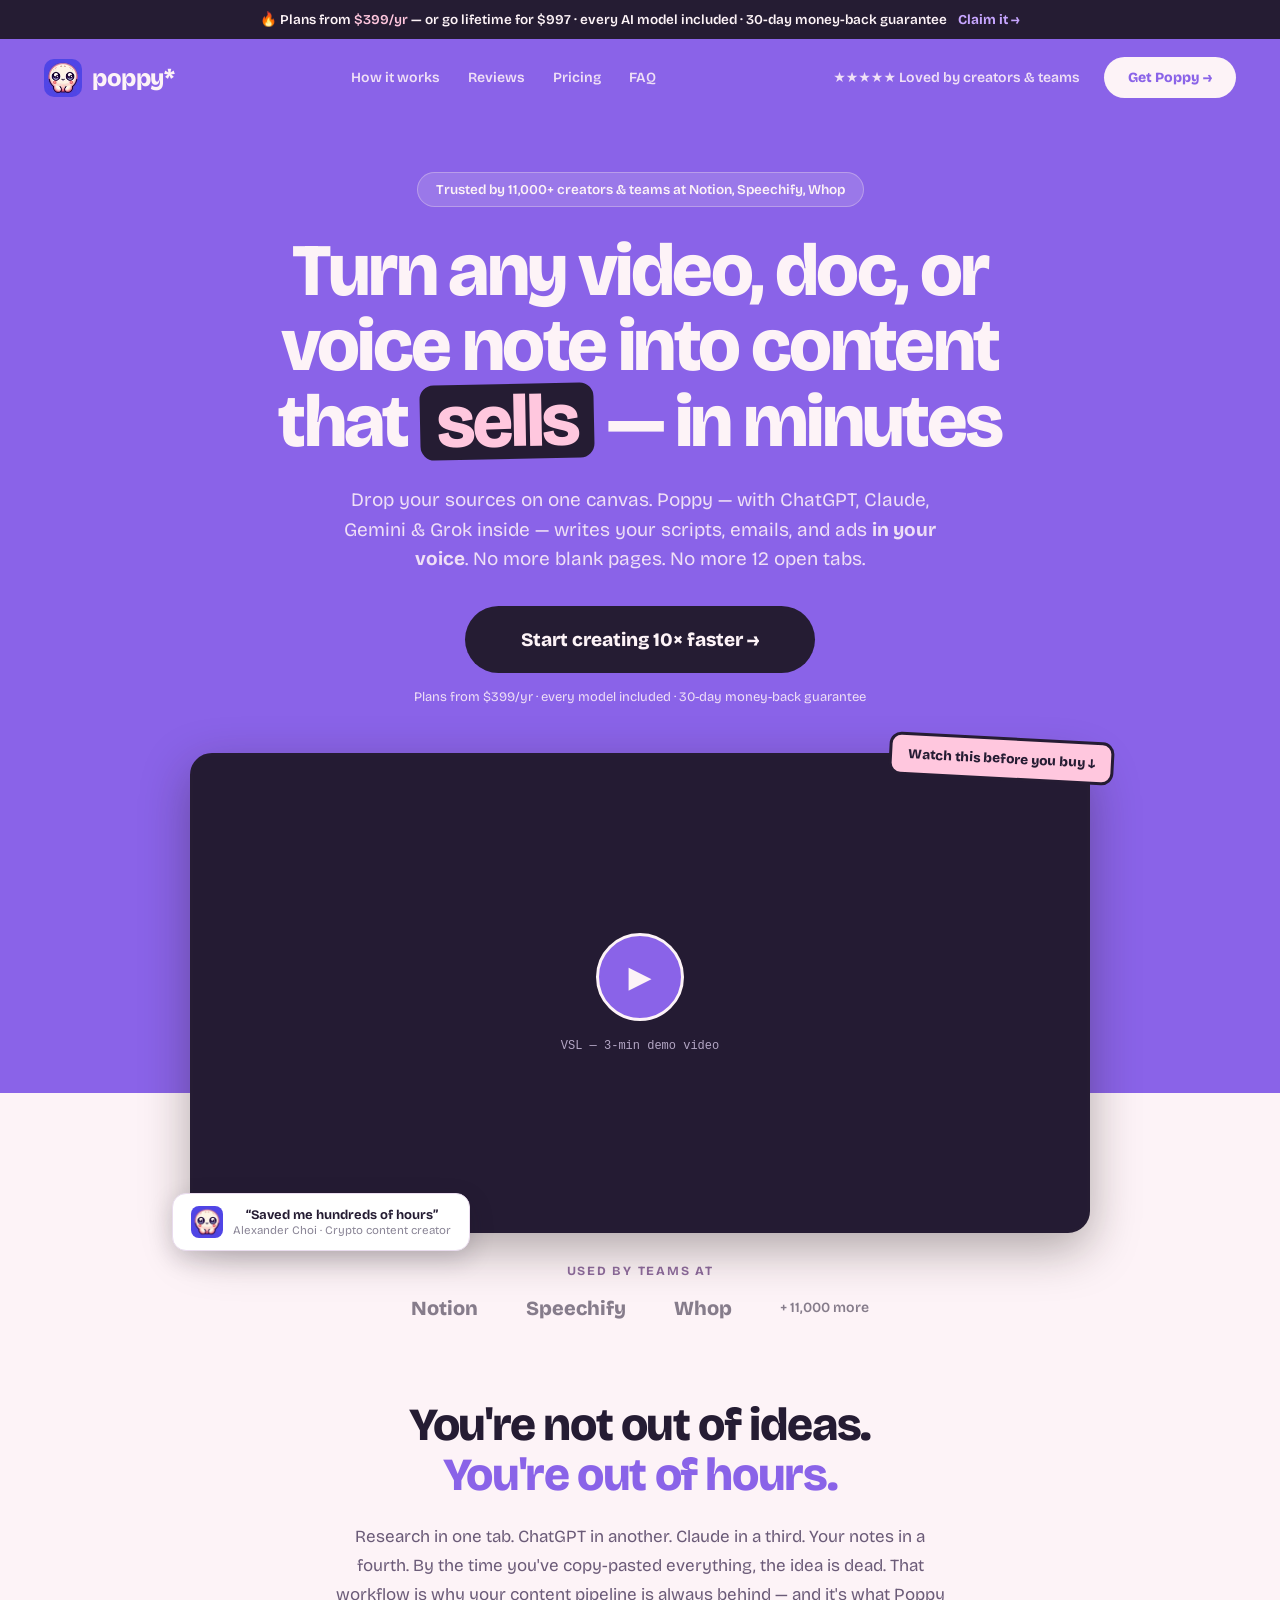
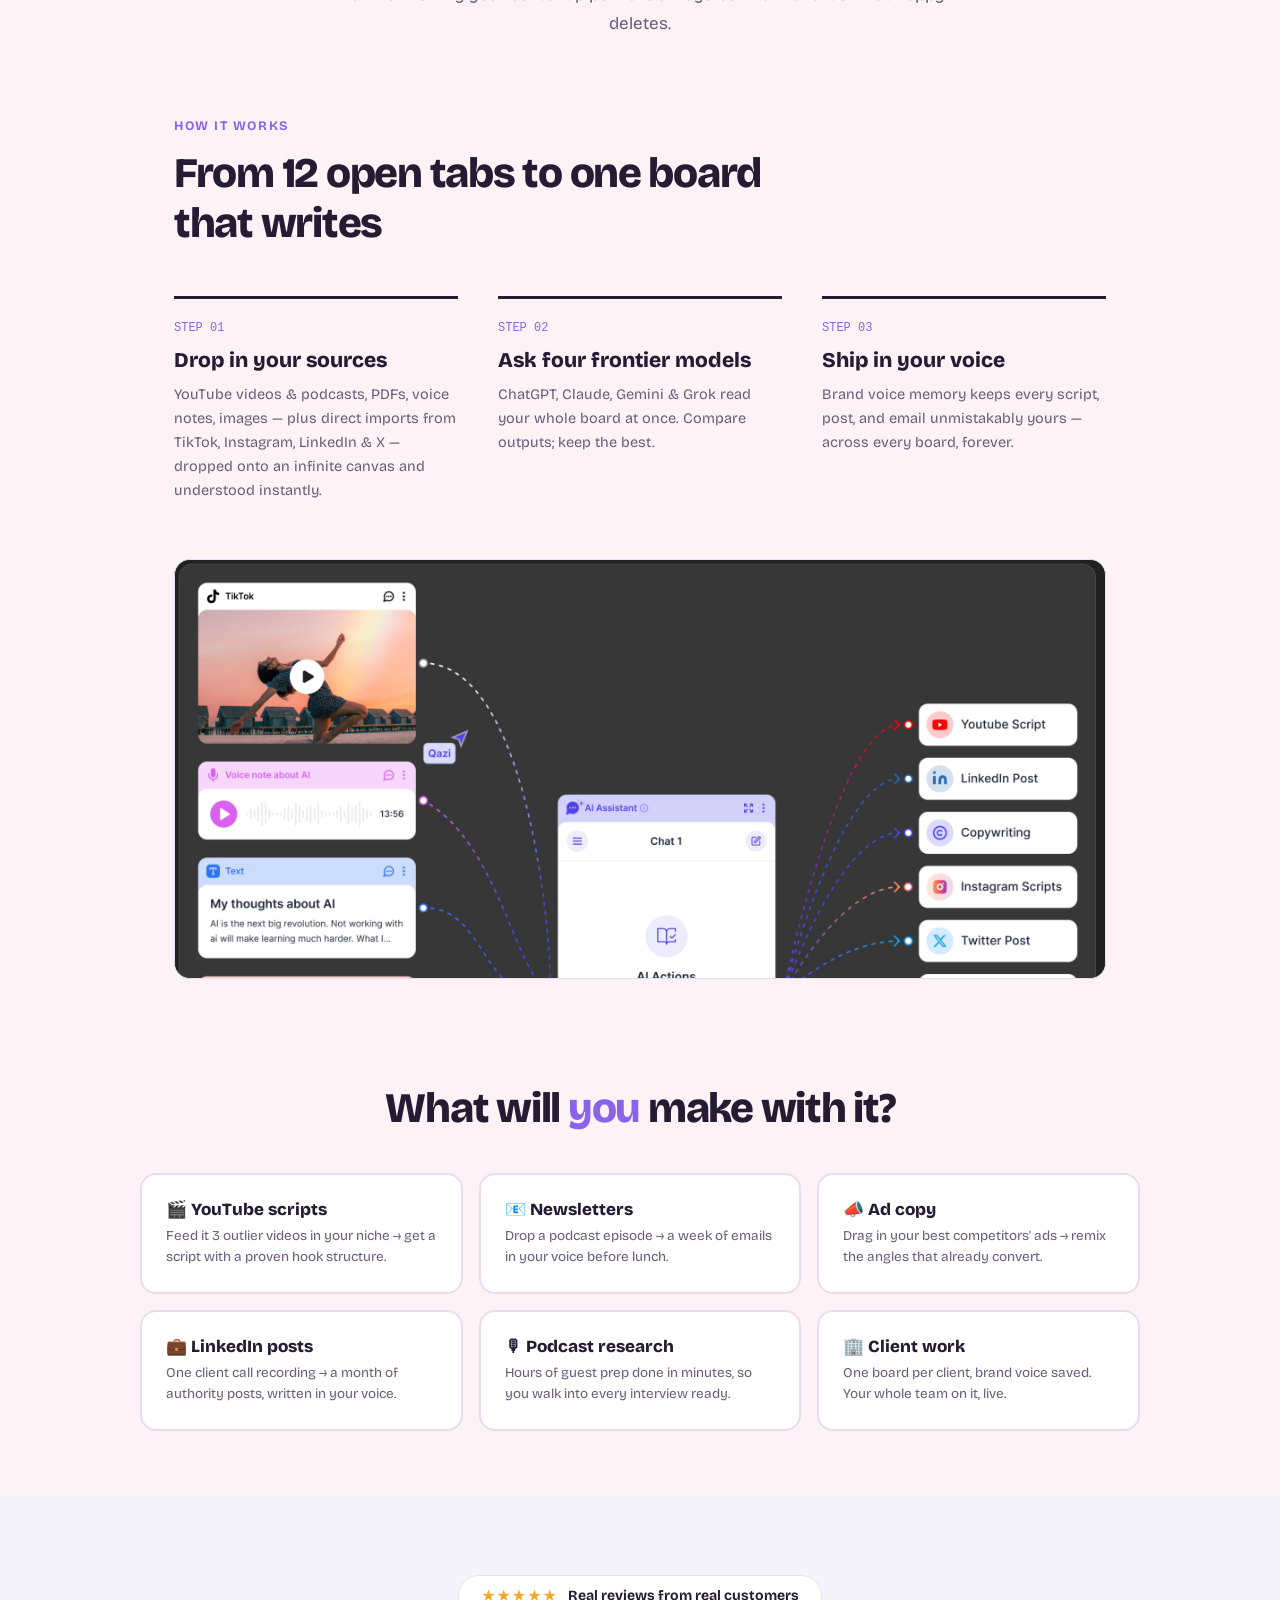
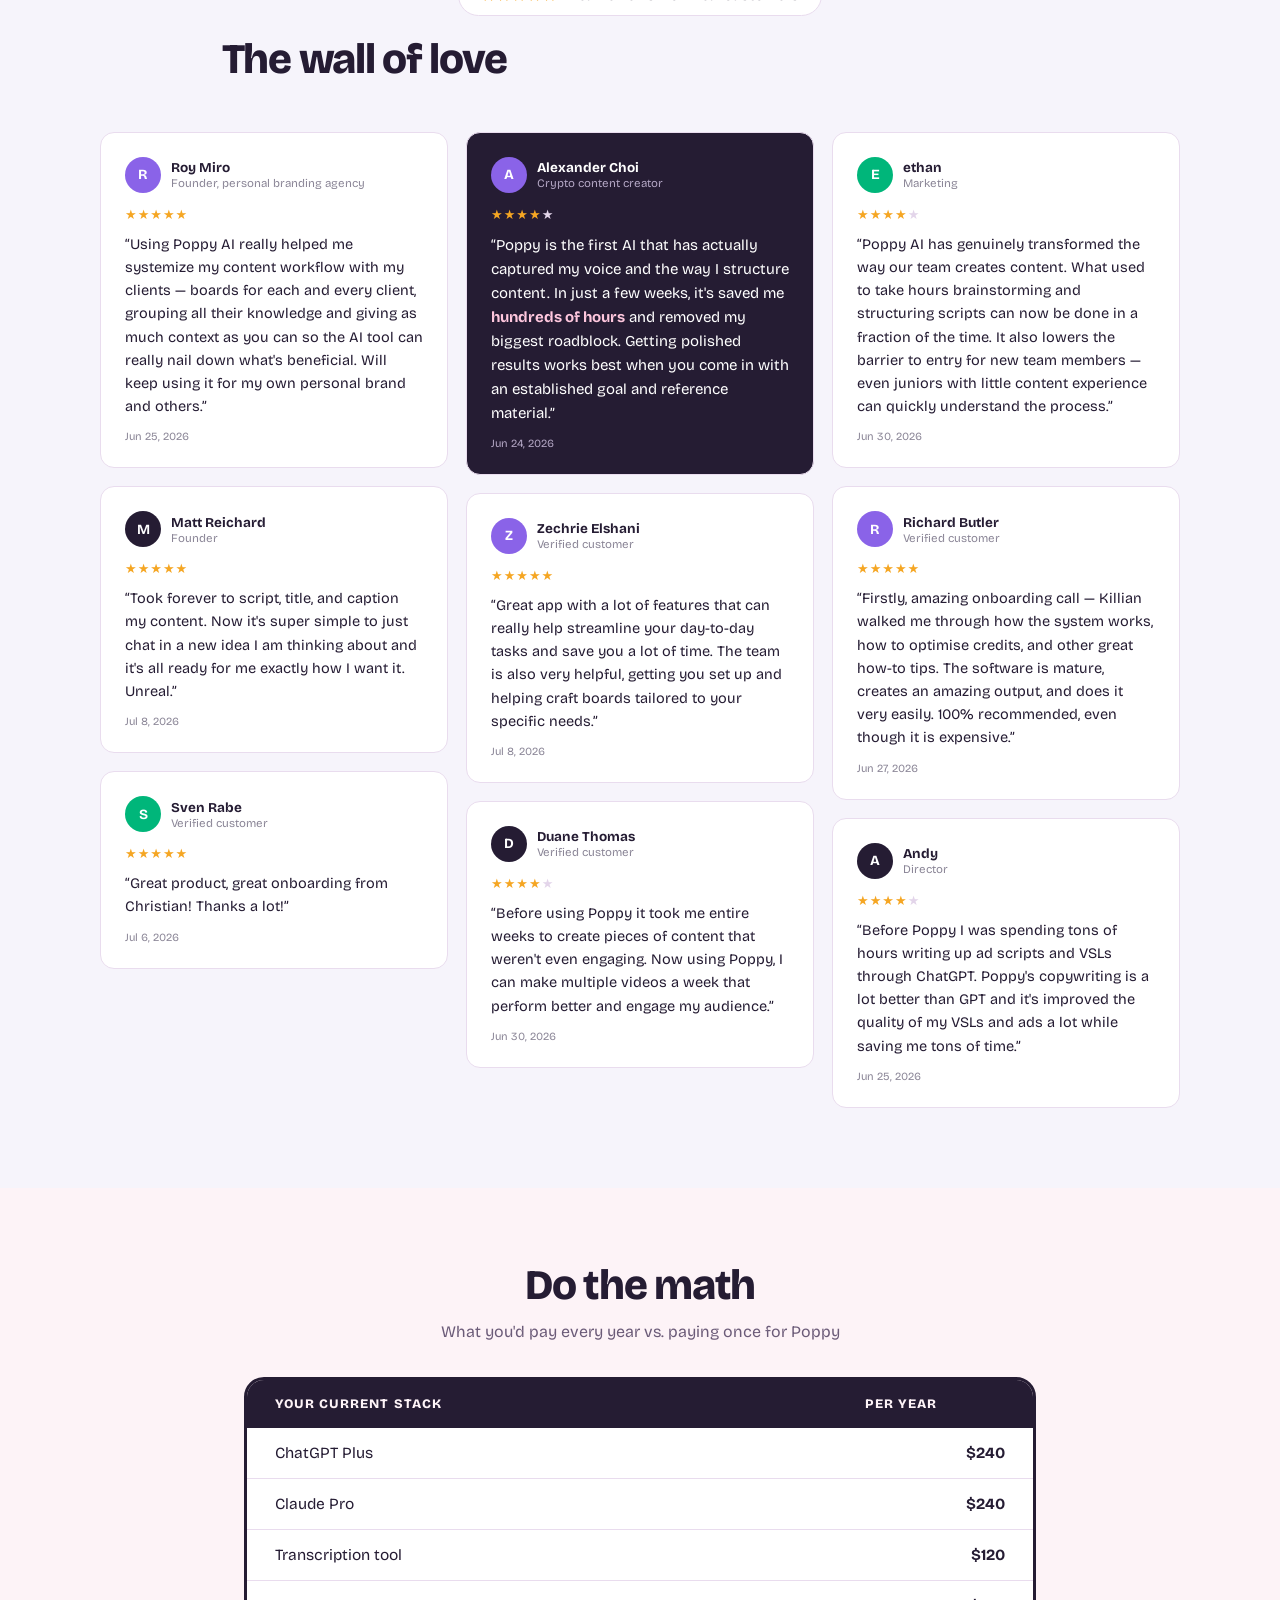
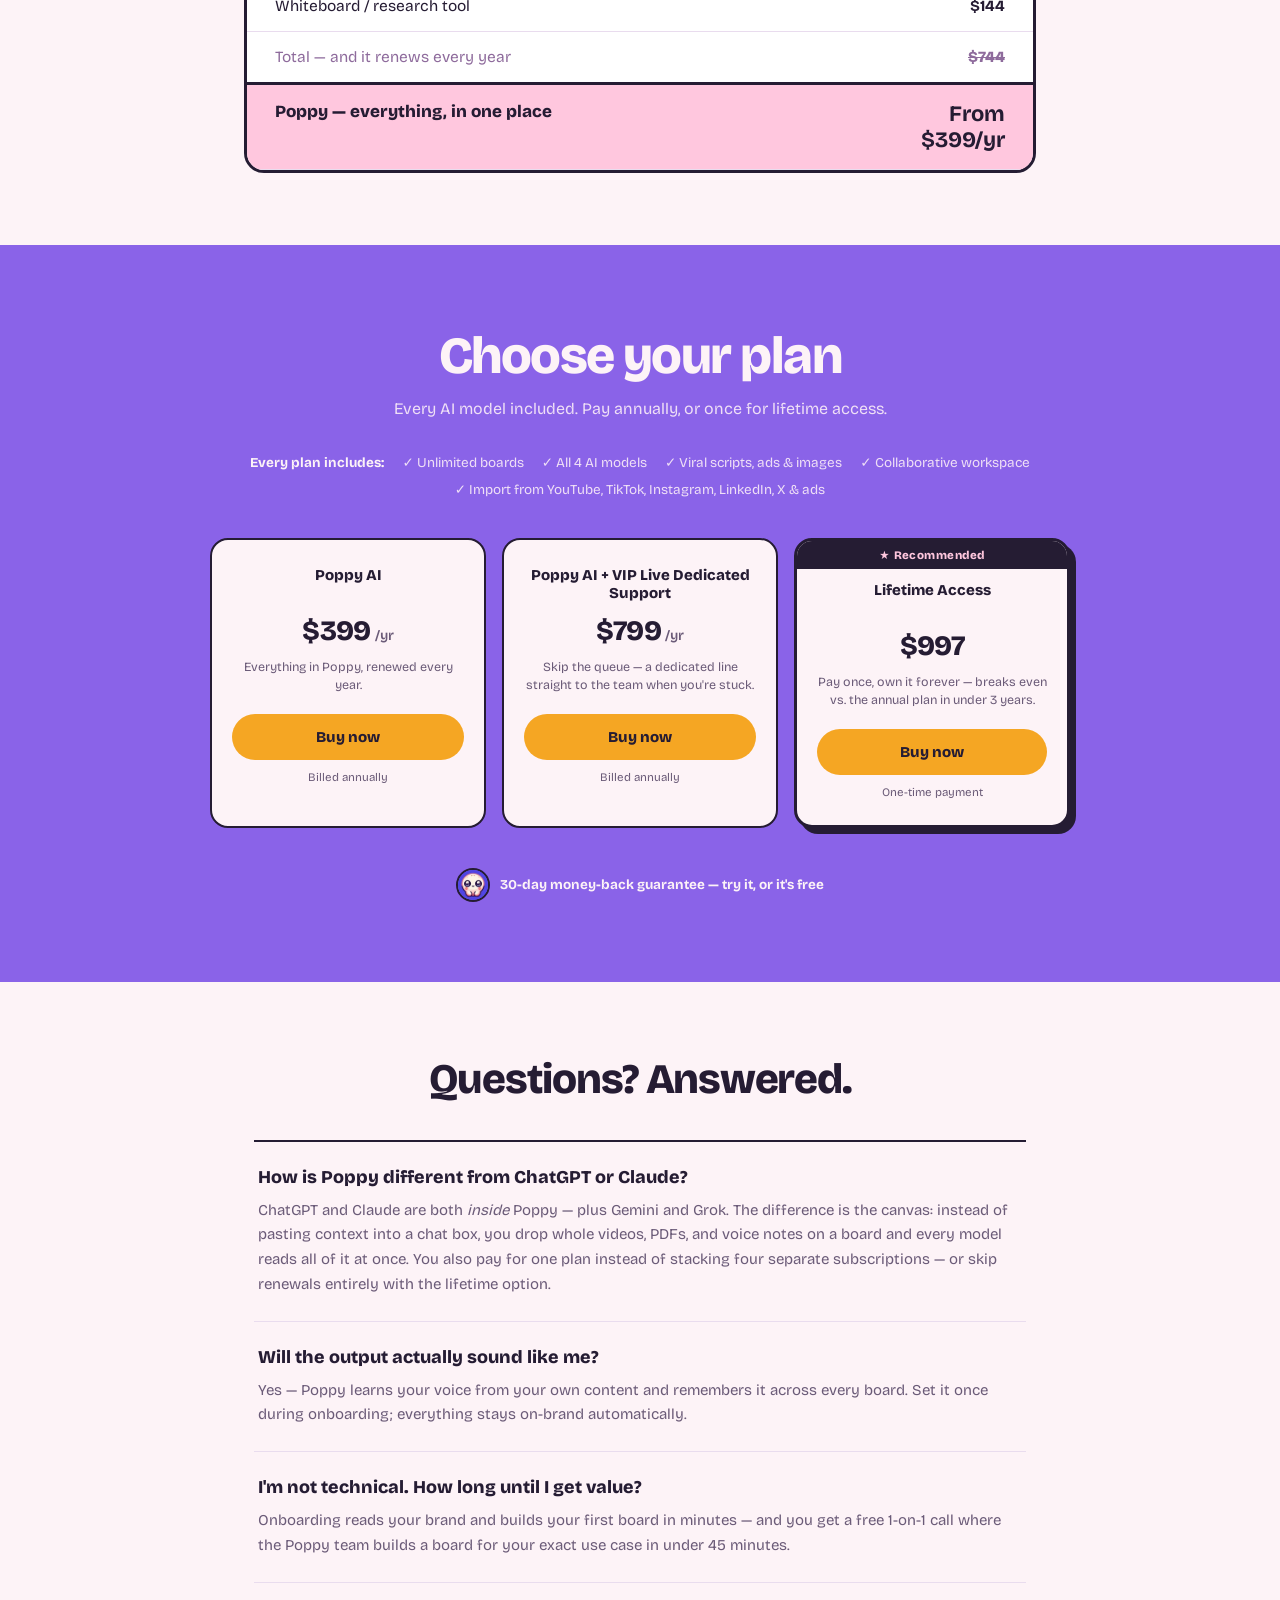
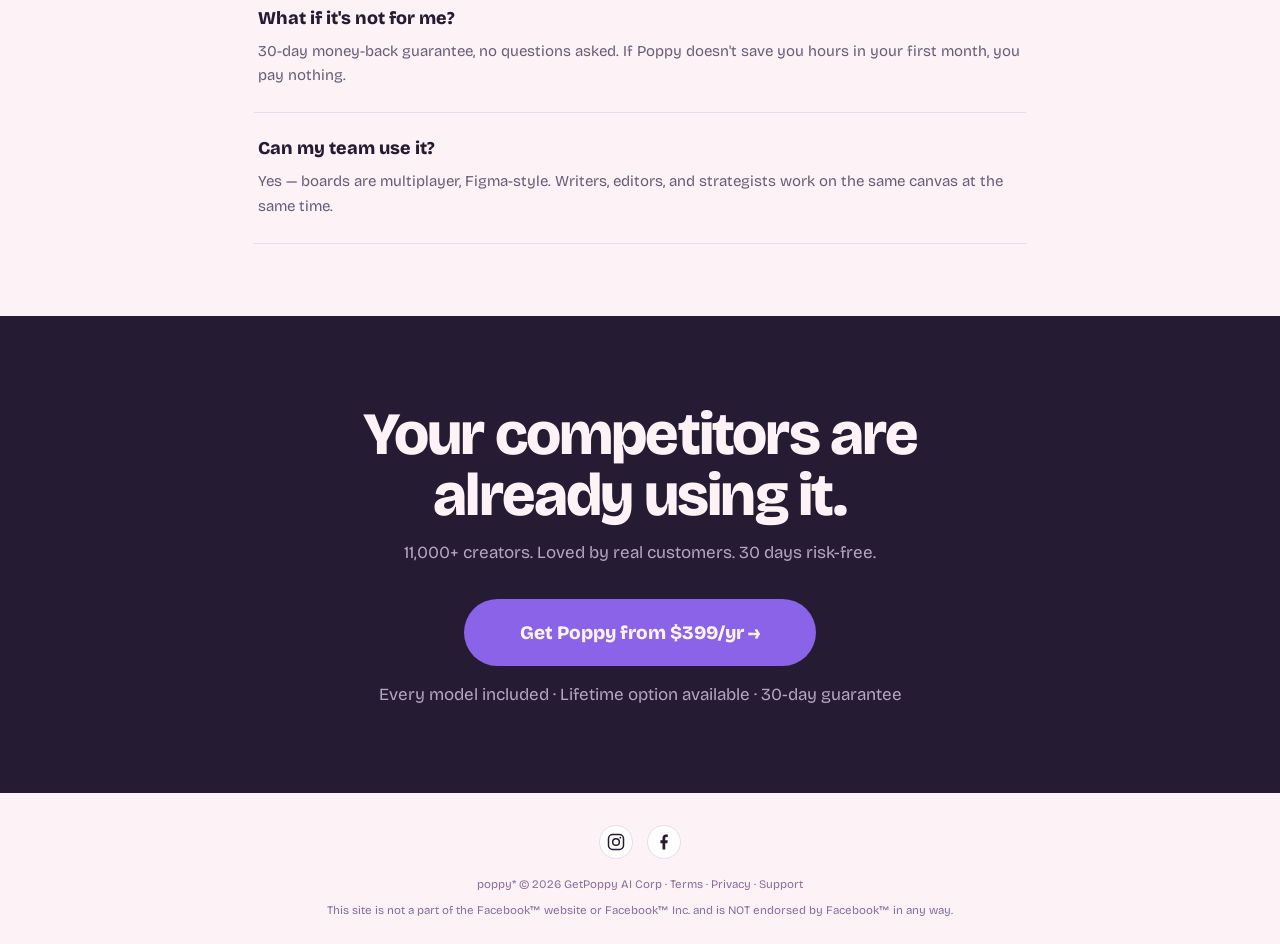
==== commit c53a3836: "Add files via upload" ====
--- a/index.html
+++ b/index.html
@@ -337,9 +337,58 @@
 </section>
 
 <footer class="footer">
-  poppy* © 2026 GetPoppy AI Corp · <a href="#top">Terms</a> · <a href="#top">Privacy</a> · <a href="#top">Support</a><br>
-  This site is not a part of the Facebook™ website or Facebook™ Inc. and is NOT endorsed by Facebook™ in any way.
+  <div class="footer-social">
+    <a href="https://www.instagram.com/getpoppyai/" target="_blank" rel="noopener noreferrer" class="social-link" aria-label="Poppy AI on Instagram">
+      <svg viewBox="0 0 24 24" width="20" height="20" fill="none" stroke="currentColor" stroke-width="1.8"><rect x="3" y="3" width="18" height="18" rx="5"></rect><circle cx="12" cy="12" r="4"></circle><circle cx="17.2" cy="6.8" r="1.1" fill="currentColor" stroke="none"></circle></svg>
+    </a>
+    <a href="https://www.facebook.com/getpoppyai/" target="_blank" rel="noopener noreferrer" class="social-link" aria-label="Poppy AI on Facebook">
+      <svg viewBox="0 0 24 24" width="20" height="20" fill="currentColor"><path d="M13.5 21v-7.5H16l.5-3.5h-3V7.8c0-1 .3-1.7 1.7-1.7H16.6V3.1C16.3 3.1 15.3 3 14.2 3c-2.4 0-4 1.5-4 4.1V10H7.7v3.5h2.5V21h3.3z"></path></svg>
+    </a>
+  </div>
+  <p class="footer-links">poppy* © 2026 GetPoppy AI Corp · <a href="#top">Terms</a> · <a href="#" id="privacy-trigger">Privacy</a> · <a href="#top">Support</a></p>
+  <p class="footer-disclaimer">This site is not a part of the Facebook™ website or Facebook™ Inc. and is NOT endorsed by Facebook™ in any way.</p>
 </footer>
+
+<dialog id="privacy-dialog" class="privacy-dialog">
+  <div class="privacy-head">
+    <h2>Privacy Policy</h2>
+    <button type="button" id="privacy-close" class="privacy-close" aria-label="Close privacy policy">✕</button>
+  </div>
+  <div class="privacy-body">
+    <p class="privacy-note">This is a template policy for review — it has not been checked by legal counsel and should be customized and approved before this page goes live.</p>
+    <p class="privacy-updated">Last updated: July 9, 2026</p>
+
+    <h3>1. Introduction</h3>
+    <p>This Privacy Policy explains how GetPoppy AI Corp ("Poppy," "we," "us") collects, uses, and protects information when you visit this website or use the Poppy AI product.</p>
+
+    <h3>2. Information We Collect</h3>
+    <p>We may collect: account details you provide (name, email); content you upload to your boards (videos, documents, voice notes, images, and links); usage data (pages visited, features used, device and browser type); and payment information, which is collected and processed directly by our payment processor — we do not store full card details ourselves.</p>
+
+    <h3>3. How We Use Your Information</h3>
+    <p>We use this information to provide and improve the product, process payments and subscriptions, respond to support requests, send product or account-related communications, and maintain the security of the service.</p>
+
+    <h3>4. Cookies &amp; Tracking</h3>
+    <p>We use cookies and similar technologies for essential site functionality, analytics, and to measure the performance of marketing campaigns. You can control cookies through your browser settings.</p>
+
+    <h3>5. Third-Party Services</h3>
+    <p>Checkout and billing are handled by our payment processor. Content you submit may be processed by third-party AI providers (such as the model providers powering ChatGPT, Claude, Gemini, and Grok functionality) solely to generate your requested output. We do not sell your personal information to third parties.</p>
+
+    <h3>6. Data Retention</h3>
+    <p>We retain account and content data for as long as your account is active, or as needed to provide the service, comply with legal obligations, and resolve disputes.</p>
+
+    <h3>7. Your Rights</h3>
+    <p>Depending on your location, you may have the right to access, correct, export, or delete your personal information. To make a request, contact us using the details below.</p>
+
+    <h3>8. Children's Privacy</h3>
+    <p>Poppy is not directed to children under 16, and we do not knowingly collect personal information from children.</p>
+
+    <h3>9. Changes to This Policy</h3>
+    <p>We may update this policy from time to time. Material changes will be reflected by updating the "Last updated" date above.</p>
+
+    <h3>10. Contact Us</h3>
+    <p>Questions about this policy can be sent to <strong>privacy@getpoppy.ai</strong>.</p>
+  </div>
+</dialog>
 
 <div class="sticky-cta">
   <img src="poppy-mascot.png" alt="">
@@ -364,6 +413,21 @@
     if (e.key === 'Enter' || e.key === ' ') { e.preventDefault(); play(); }
   }, { once: true });
 })();
+
+(function () {
+  var dialog = document.getElementById('privacy-dialog');
+  var trigger = document.getElementById('privacy-trigger');
+  var closeBtn = document.getElementById('privacy-close');
+  if (!dialog || !trigger || !closeBtn) return;
+  trigger.addEventListener('click', function (e) {
+    e.preventDefault();
+    dialog.showModal();
+  });
+  closeBtn.addEventListener('click', function () { dialog.close(); });
+  dialog.addEventListener('click', function (e) {
+    if (e.target === dialog) dialog.close();
+  });
+})();
 </script>
 
 </body>
--- a/styles.css
+++ b/styles.css
@@ -538,16 +538,13 @@
   padding: 7px 0;
   border-radius: 15px 15px 0 0;
 }
-.tier-name { font-size: 15px; font-weight: 800; margin-bottom: 10px; }
-.tier-price { display: flex; align-items: baseline; justify-content: center; gap: 8px; margin-bottom: 16px; }
+.tier-name { font-size: 15px; font-weight: 800; margin-bottom: 10px; min-height: 38px; }
+.tier-price { display: flex; align-items: baseline; justify-content: center; gap: 4px; margin-bottom: 10px; }
 .tier-price-new { font-size: 28px; font-weight: 800; letter-spacing: -.02em; }
+.tier-price-suffix { font-size: 14px; font-weight: 600; color: var(--muted); }
+.tier-desc { font-size: 12.5px; line-height: 1.5; color: var(--muted); margin-bottom: 18px; min-height: 38px; }
 .tier-cta { display: block; width: 100%; }
-.tier-lifetime { font-size: 11.5px; color: var(--muted); margin: 10px 0 20px; }
-.tier-meta { display: flex; flex-direction: column; gap: 8px; text-align: left; border-top: 1px solid var(--border); padding-top: 16px; font-size: 13px; }
-.tier-meta div { display: flex; justify-content: space-between; }
-.tier-meta span { color: var(--muted); }
-.tier-x { color: var(--muted-2); font-weight: 700; }
-.tier-check { color: var(--violet); font-weight: 800; }
+.tier-lifetime { font-size: 11.5px; color: var(--muted); margin: 10px 0 0; }
 
 .offer-guarantee {
   display: flex;
@@ -581,15 +578,83 @@
 
 /* Footer */
 .footer {
-  padding: 24px 44px;
+  padding: 32px 44px 24px;
   font-size: 11.5px;
   line-height: 1.7;
   color: var(--muted-2);
   text-align: center;
   background: var(--cream);
 }
-.footer a { text-decoration: none; }
+.footer a { text-decoration: none; cursor: pointer; }
 .footer a:hover { color: var(--violet); }
+.footer-social {
+  display: flex;
+  justify-content: center;
+  gap: 14px;
+  margin-bottom: 16px;
+}
+.social-link {
+  display: flex;
+  align-items: center;
+  justify-content: center;
+  width: 34px;
+  height: 34px;
+  border-radius: 50%;
+  background: var(--white);
+  border: 1px solid var(--border);
+  color: var(--dark);
+  transition: color .2s ease, border-color .2s ease;
+}
+.social-link:hover { color: var(--violet); border-color: var(--violet); }
+.footer-links { margin: 0 0 6px; }
+.footer-disclaimer { margin: 0; }
+
+/* Privacy dialog */
+.privacy-dialog {
+  width: min(640px, 90vw);
+  max-height: 80vh;
+  border: none;
+  border-radius: 20px;
+  padding: 0;
+  color: var(--dark);
+  font-family: 'Bricolage Grotesque', system-ui, sans-serif;
+}
+.privacy-dialog::backdrop { background: rgba(37, 28, 51, .55); }
+.privacy-head {
+  position: sticky;
+  top: 0;
+  display: flex;
+  align-items: center;
+  justify-content: space-between;
+  padding: 22px 28px;
+  background: var(--cream);
+  border-bottom: 1px solid var(--border);
+}
+.privacy-head h2 { font-size: 22px; font-weight: 800; }
+.privacy-close {
+  width: 32px;
+  height: 32px;
+  border-radius: 50%;
+  border: 1px solid var(--border);
+  background: var(--white);
+  color: var(--dark);
+  font-size: 14px;
+  cursor: pointer;
+}
+.privacy-close:hover { color: var(--violet); border-color: var(--violet); }
+.privacy-body { padding: 8px 28px 32px; overflow-y: auto; }
+.privacy-note {
+  background: var(--lavender-bg);
+  border: 1px solid var(--border);
+  border-radius: 10px;
+  padding: 12px 14px;
+  font-size: 13px;
+  color: var(--muted);
+  margin-top: 18px;
+}
+.privacy-updated { font-size: 12px; color: var(--muted-2); margin: 10px 0 0; }
+.privacy-body h3 { font-size: 15px; font-weight: 800; margin: 24px 0 8px; }
+.privacy-body p { font-size: 13.5px; line-height: 1.65; color: var(--muted); margin: 0; }
 
 /* Sticky mobile CTA */
 .sticky-cta {
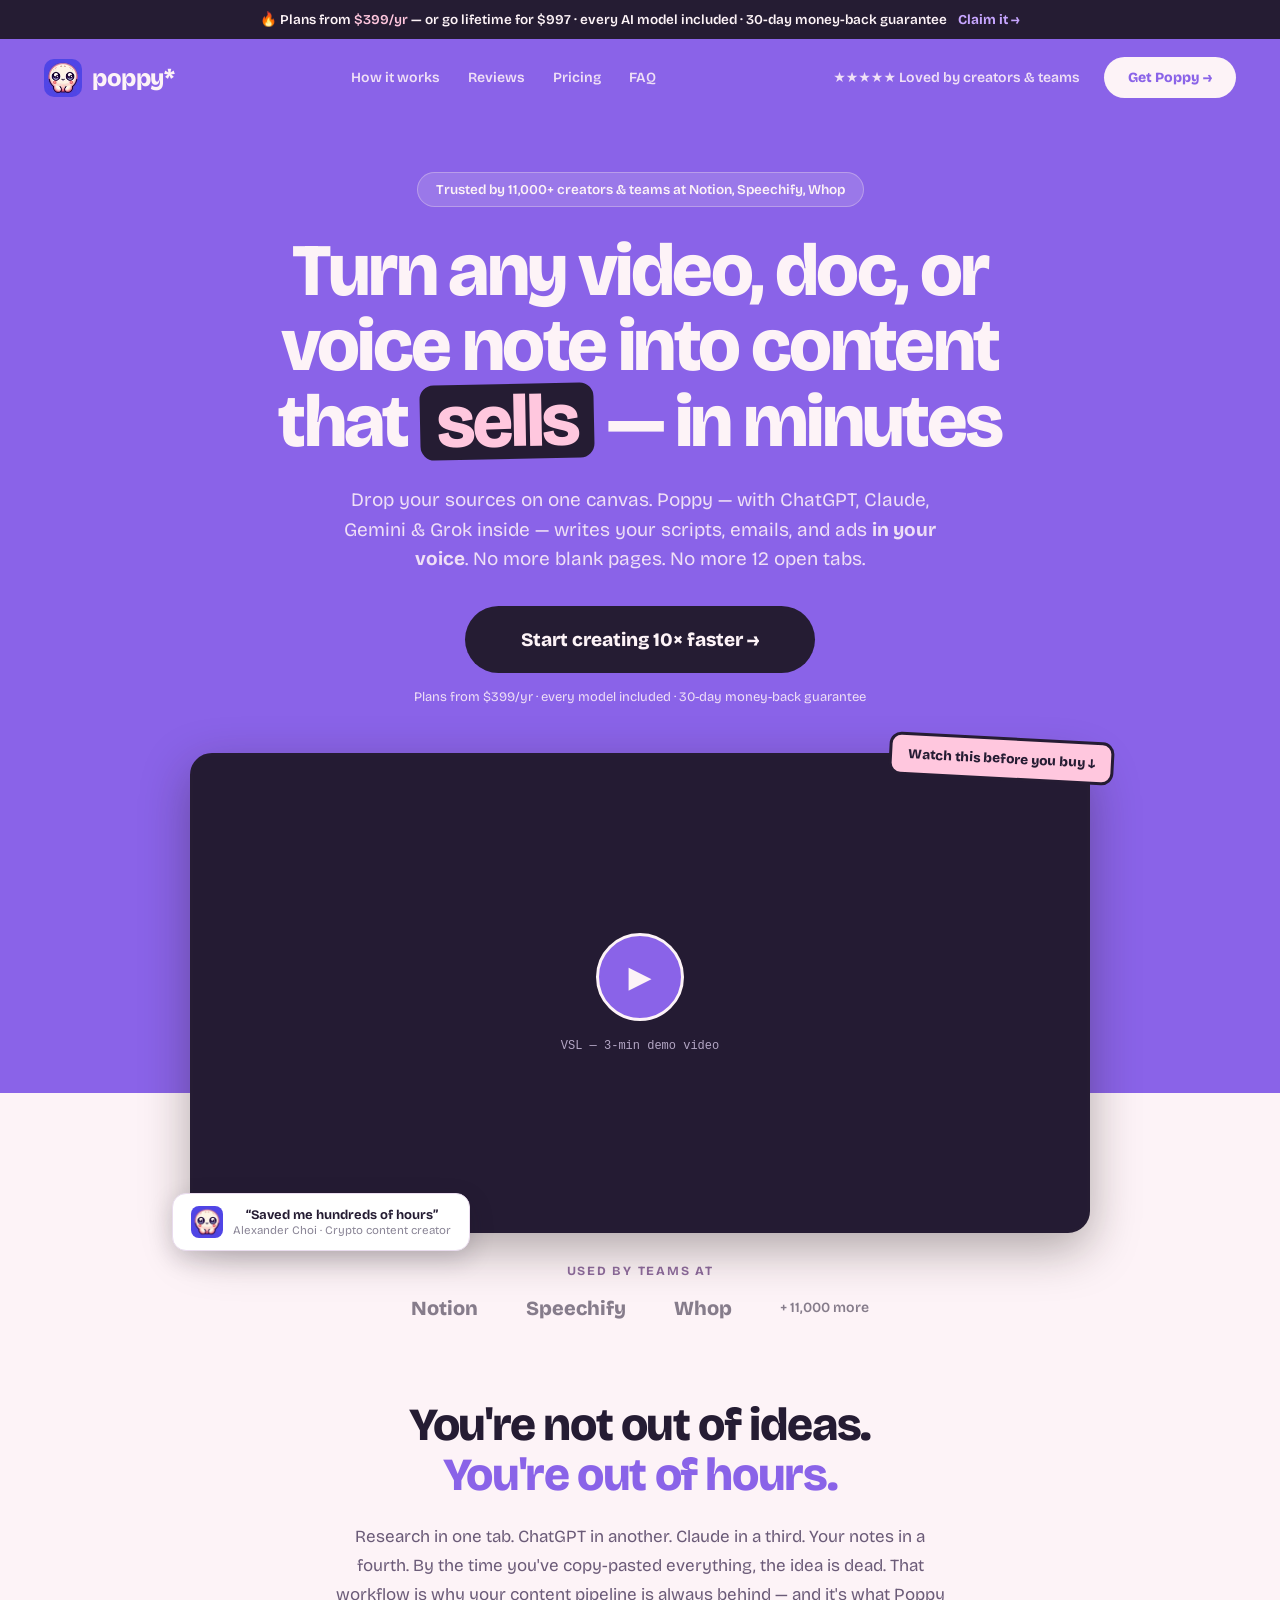
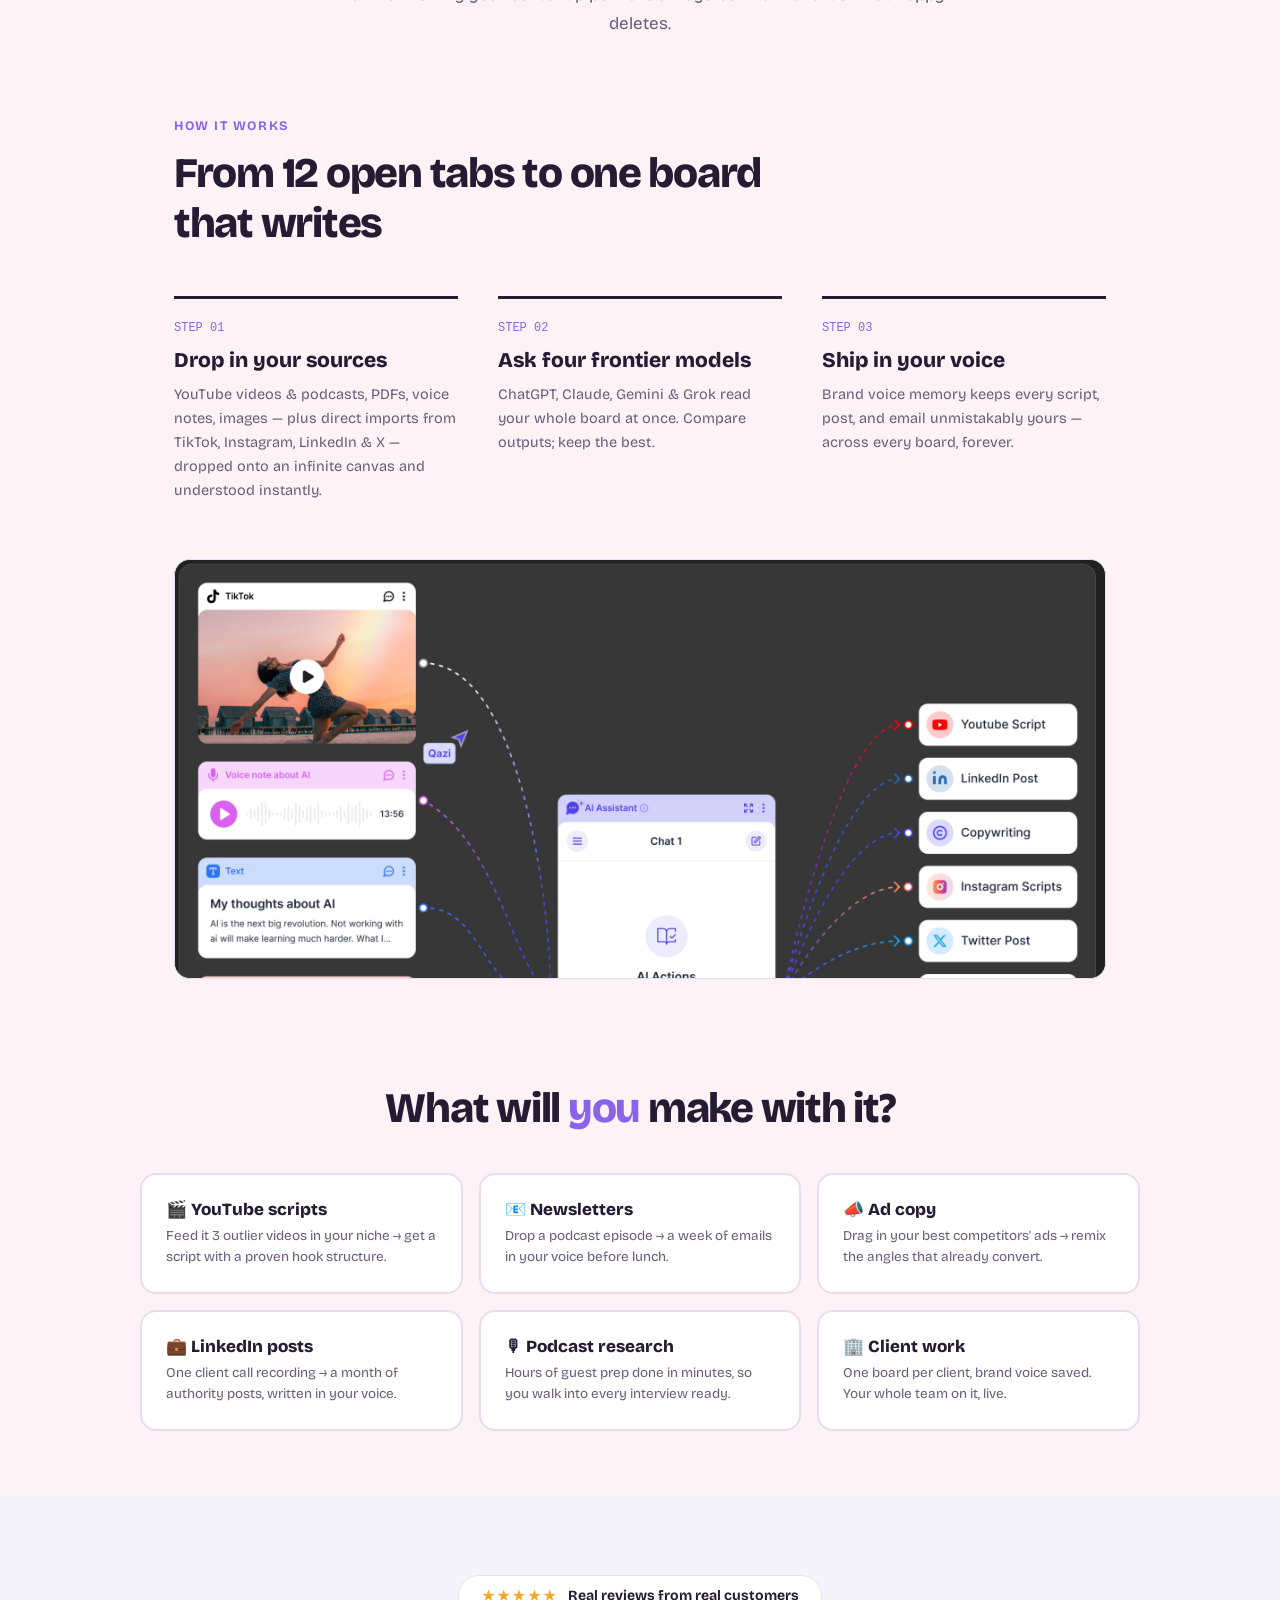
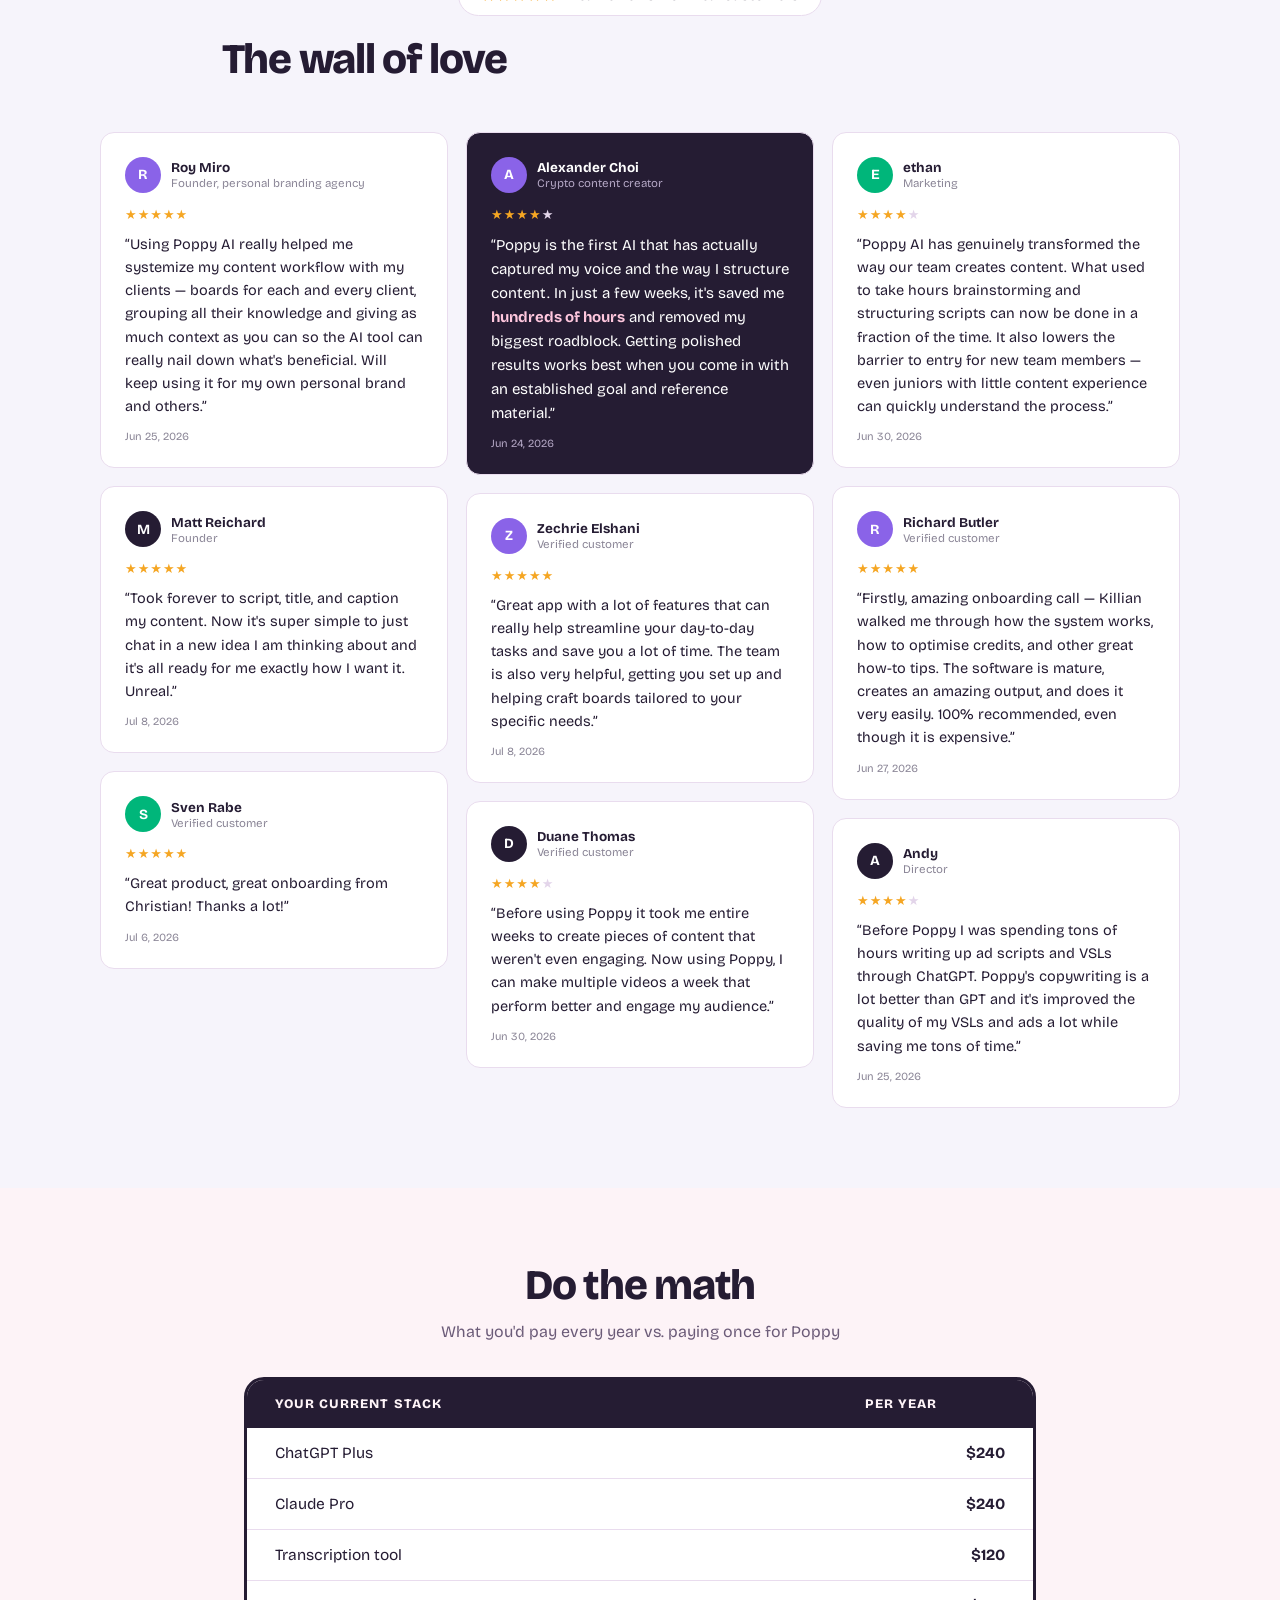
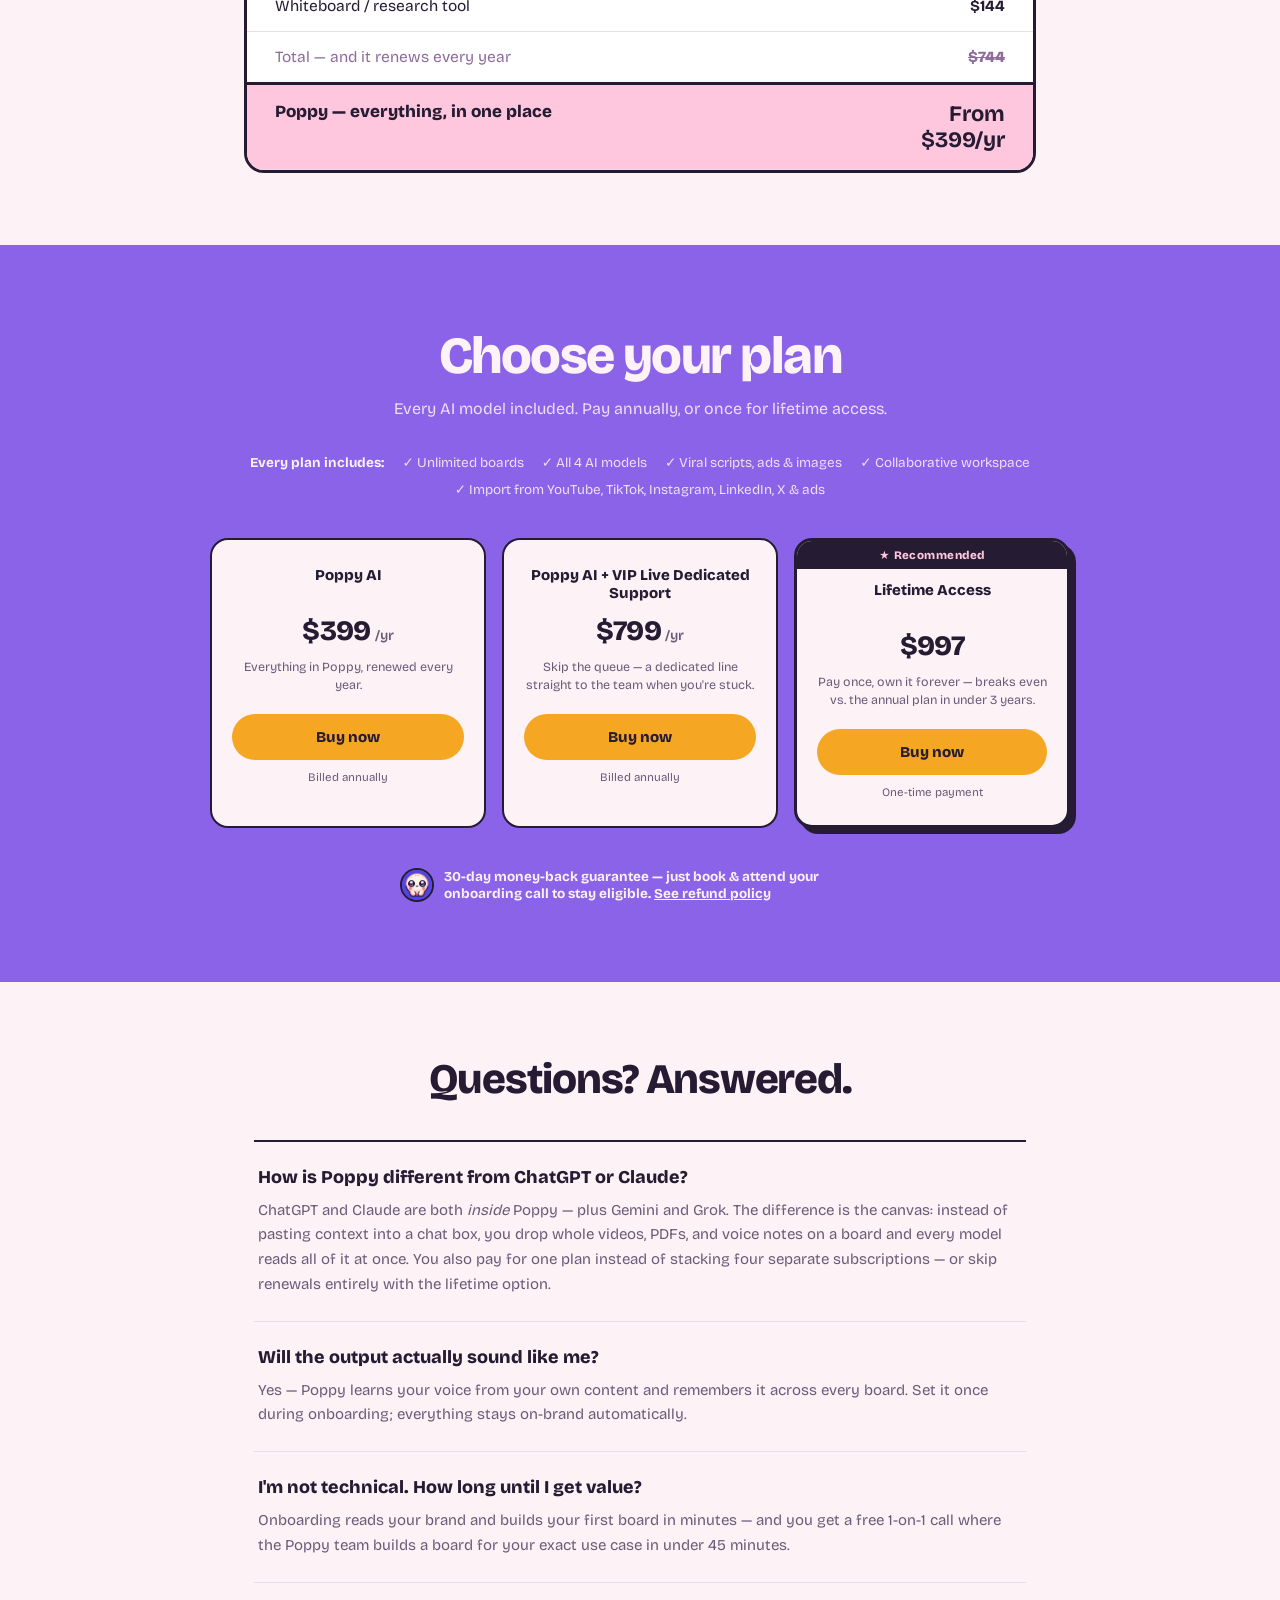
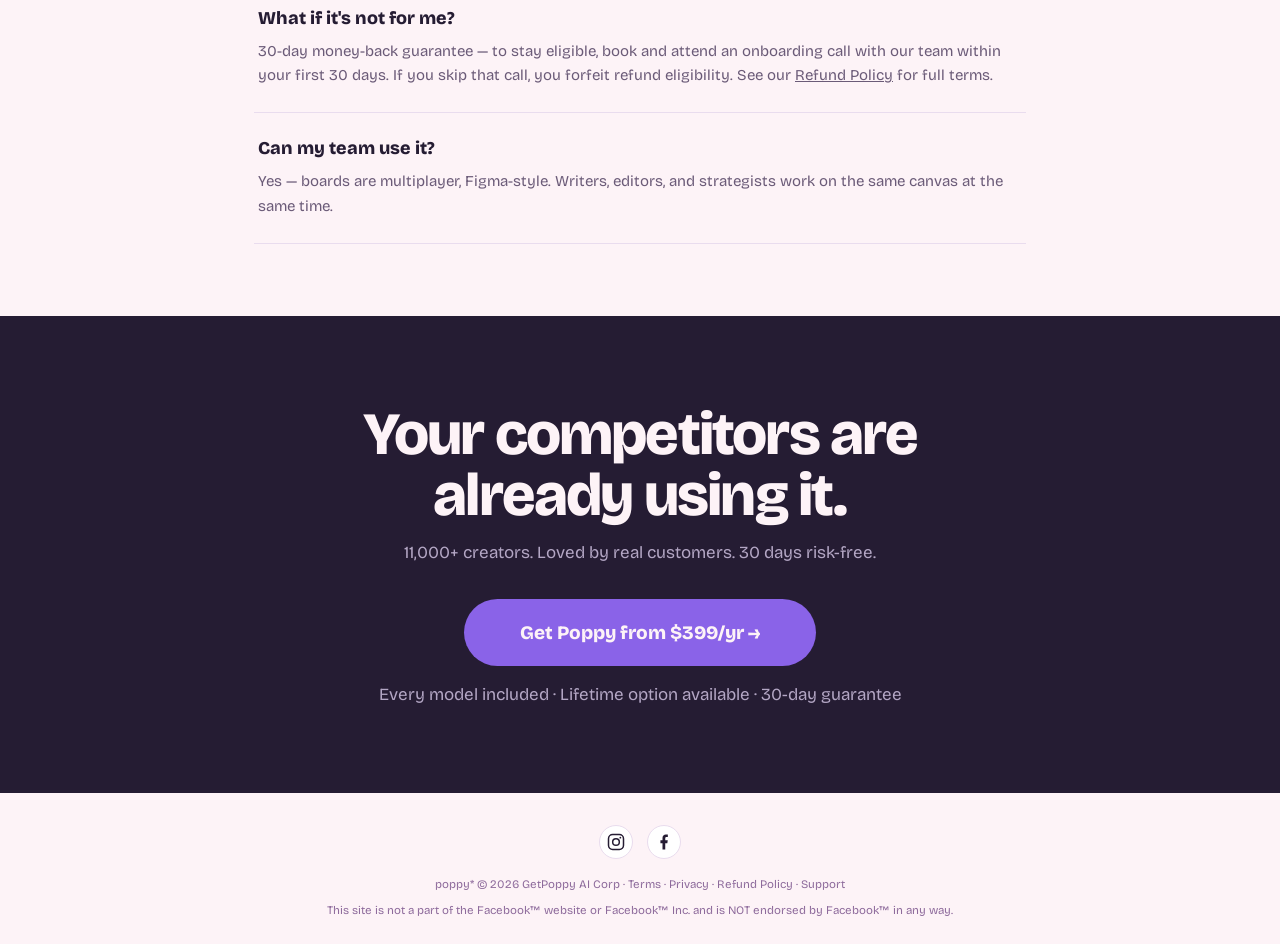
==== commit 4cdf4a76: "Add files via upload" ====
--- a/index.html
+++ b/index.html
@@ -61,7 +61,7 @@
       "name": "What if it's not for me?",
       "acceptedAnswer": {
         "@type": "Answer",
-        "text": "30-day money-back guarantee, no questions asked. If Poppy doesn't save you hours in your first month, you pay nothing."
+        "text": "30-day money-back guarantee. To stay eligible, book and attend an onboarding call with our team within your first 30 days — if you skip that call, you forfeit refund eligibility. Full terms are in our Refund Policy."
       }
     },
     {
@@ -299,7 +299,7 @@
 
   <div class="offer-guarantee">
     <img src="poppy-mascot.png" alt="">
-    <span>30-day money-back guarantee — try it, or it's free</span>
+    <span>30-day money-back guarantee — just book &amp; attend your onboarding call to stay eligible. <a href="#" class="offer-guarantee-link refund-trigger">See refund policy</a></span>
   </div>
 </section>
 
@@ -320,7 +320,7 @@
     </div>
     <div class="faq-item">
       <div class="faq-q">What if it's not for me?</div>
-      <div class="faq-a">30-day money-back guarantee, no questions asked. If Poppy doesn't save you hours in your first month, you pay nothing.</div>
+      <div class="faq-a">30-day money-back guarantee — to stay eligible, book and attend an onboarding call with our team within your first 30 days. If you skip that call, you forfeit refund eligibility. See our <a href="#" class="refund-trigger">Refund Policy</a> for full terms.</div>
     </div>
     <div class="faq-item">
       <div class="faq-q">Can my team use it?</div>
@@ -345,7 +345,7 @@
       <svg viewBox="0 0 24 24" width="20" height="20" fill="currentColor"><path d="M13.5 21v-7.5H16l.5-3.5h-3V7.8c0-1 .3-1.7 1.7-1.7H16.6V3.1C16.3 3.1 15.3 3 14.2 3c-2.4 0-4 1.5-4 4.1V10H7.7v3.5h2.5V21h3.3z"></path></svg>
     </a>
   </div>
-  <p class="footer-links">poppy* © 2026 GetPoppy AI Corp · <a href="#top">Terms</a> · <a href="#" id="privacy-trigger">Privacy</a> · <a href="#top">Support</a></p>
+  <p class="footer-links">poppy* © 2026 GetPoppy AI Corp · <a href="#" id="terms-trigger">Terms</a> · <a href="#" id="privacy-trigger">Privacy</a> · <a href="#" class="refund-trigger">Refund Policy</a> · <a href="mailto:support@getpoppy.ai">Support</a></p>
   <p class="footer-disclaimer">This site is not a part of the Facebook™ website or Facebook™ Inc. and is NOT endorsed by Facebook™ in any way.</p>
 </footer>
 
@@ -355,38 +355,151 @@
     <button type="button" id="privacy-close" class="privacy-close" aria-label="Close privacy policy">✕</button>
   </div>
   <div class="privacy-body">
-    <p class="privacy-note">This is a template policy for review — it has not been checked by legal counsel and should be customized and approved before this page goes live.</p>
-    <p class="privacy-updated">Last updated: July 9, 2026</p>
-
-    <h3>1. Introduction</h3>
-    <p>This Privacy Policy explains how GetPoppy AI Corp ("Poppy," "we," "us") collects, uses, and protects information when you visit this website or use the Poppy AI product.</p>
-
-    <h3>2. Information We Collect</h3>
-    <p>We may collect: account details you provide (name, email); content you upload to your boards (videos, documents, voice notes, images, and links); usage data (pages visited, features used, device and browser type); and payment information, which is collected and processed directly by our payment processor — we do not store full card details ourselves.</p>
-
-    <h3>3. How We Use Your Information</h3>
-    <p>We use this information to provide and improve the product, process payments and subscriptions, respond to support requests, send product or account-related communications, and maintain the security of the service.</p>
-
-    <h3>4. Cookies &amp; Tracking</h3>
-    <p>We use cookies and similar technologies for essential site functionality, analytics, and to measure the performance of marketing campaigns. You can control cookies through your browser settings.</p>
-
-    <h3>5. Third-Party Services</h3>
-    <p>Checkout and billing are handled by our payment processor. Content you submit may be processed by third-party AI providers (such as the model providers powering ChatGPT, Claude, Gemini, and Grok functionality) solely to generate your requested output. We do not sell your personal information to third parties.</p>
-
-    <h3>6. Data Retention</h3>
-    <p>We retain account and content data for as long as your account is active, or as needed to provide the service, comply with legal obligations, and resolve disputes.</p>
-
-    <h3>7. Your Rights</h3>
-    <p>Depending on your location, you may have the right to access, correct, export, or delete your personal information. To make a request, contact us using the details below.</p>
-
-    <h3>8. Children's Privacy</h3>
-    <p>Poppy is not directed to children under 16, and we do not knowingly collect personal information from children.</p>
-
-    <h3>9. Changes to This Policy</h3>
-    <p>We may update this policy from time to time. Material changes will be reflected by updating the "Last updated" date above.</p>
-
-    <h3>10. Contact Us</h3>
-    <p>Questions about this policy can be sent to <strong>privacy@getpoppy.ai</strong>.</p>
+    <p>This Privacy Policy describes the policies of:</p>
+    <p><strong>Company:</strong> GetPoppy AI Corp<br>
+    <strong>Address:</strong> 28 Geary Street Ste 650 Suite 217, CA, 94108, United States of America<br>
+    <strong>Email:</strong> support@getpoppy.ai</p>
+    <p>on the collection, use and disclosure of your information that we collect when you use our website (<a href="https://getpoppy.ai" target="_blank" rel="noopener noreferrer">https://getpoppy.ai</a>) (the &ldquo;Service&rdquo;). By accessing or using the Service, you are consenting to the collection, use and disclosure of your information in accordance with this Privacy Policy. If you do not consent to the same, please do not access or use the Service.</p>
+    <p>We may modify this Privacy Policy at any time without any prior notice to you and will post the revised Privacy Policy on the Service. The revised Policy will be effective immediately when the revised Policy is posted in the Service and your continued access or use of the Service will constitute your acceptance of the revised Privacy Policy. We therefore recommend that you periodically review this page.</p>
+
+    <h3>Information We Collect</h3>
+    <ul>
+      <li>Name</li>
+      <li>Email</li>
+      <li>Phone Number</li>
+      <li>Payment Information</li>
+    </ul>
+
+    <h3>How We Use Your Information</h3>
+    <p>We will use the information that we collect about you to deliver, maintain and enhance our services and for the following purposes: personalizing your experience within our application, marketing and/or promotional purposes, creating your user account, testimonials, customer feedback collection, enforcing our Terms &amp; Conditions, processing payment, support, administrative information, targeted advertising, managing customer orders, site protection, dispute resolution, managing your user account, analyzing usage patterns to improve our product, segmenting audiences for various communications, sending you information related to our products and services, developing new features and services based on user behavior and preferences, using data for internal intelligence purposes, and communications.</p>
+    <p>We do not sell your personal information. The only scenarios where we may share data with trusted third-party providers are the following: law enforcement, in case of business mergers and acquisitions, service providers that help us deliver our services, with your consent, and data ownership.</p>
+    <p>If we want to use your information for any other purpose, we will ask you for consent and will use your information only on receiving your consent and then, only for the purpose(s) for which you grant consent, unless we are required to do otherwise by law.</p>
+
+    <h3>Third-Party Services</h3>
+    <p>We may use third-party service providers to manage and deliver our communications. These providers are bound by confidentiality agreements and are not permitted to use your information for other purposes.</p>
+    <p>We use third-party analytics and session recording tools to help us understand how users interact with our site and platform. These tools capture user interactions such as clicks, scrolls, mouse movements, and navigation patterns. This helps us identify usability issues, improve user experience, and optimize the performance of our services. We do not use these tools to record sensitive personal information such as passwords or payment details.</p>
+
+    <h3>Retention Of Your Information</h3>
+    <p>We will retain your personal information with us for 90 days to 2 years after users terminate their accounts, or for as long as we need it to fulfill the purposes for which it was collected as detailed in this Privacy Policy. We may need to retain certain information for longer periods such as record-keeping / reporting in accordance with applicable law, or for other legitimate reasons like enforcement of legal rights or fraud prevention. Residual anonymous information and aggregate information, neither of which identifies you (directly or indirectly), may be stored indefinitely.</p>
+    <p>Our staff and contractors may access user data for purposes including but not limited to troubleshooting, technical support, product improvement, and business analytics.</p>
+  </div>
+</dialog>
+
+<dialog id="terms-dialog" class="privacy-dialog">
+  <div class="privacy-head">
+    <h2>Terms &amp; Conditions</h2>
+    <button type="button" id="terms-close" class="privacy-close" aria-label="Close terms and conditions">✕</button>
+  </div>
+  <div class="privacy-body">
+    <h3>Acceptance of Terms</h3>
+    <p>By accessing or using Poppy AI's services, you agree to be bound by these Terms and Conditions.</p>
+
+    <h3>Description of Service</h3>
+    <p>Poppy AI provides AI-powered SaaS solutions. The specific features and functionality may change over time.</p>
+
+    <h3>User Accounts</h3>
+    <p>You are responsible for maintaining the confidentiality of your account and password. You agree to accept responsibility for all activities that occur under your account.</p>
+
+    <h3>User Data</h3>
+    <p>By using our service, you acknowledge and agree that Poppy AI may collect, store, and use your data as described in our Privacy Policy. You grant Poppy AI a license to use your data for purposes including but not limited to providing, improving, and expanding our services. For complete details on how we handle your data, please refer to our Privacy Policy.</p>
+
+    <h3>Acceptable Use</h3>
+    <p>You agree not to use Poppy AI for any unlawful purpose or in any way that could damage, disable, overburden, or impair our service.</p>
+
+    <h3>Intellectual Property</h3>
+    <p>The Poppy AI service, including all associated intellectual property rights, belongs to us. You may not copy, modify, or create derivative works of Poppy AI or its content.</p>
+
+    <h3>Termination</h3>
+    <p>We reserve the right to terminate or suspend access to our service immediately, without prior notice or liability, for any reason.</p>
+
+    <h3>Limitation of Liability</h3>
+    <p>To the maximum extent permitted by law, Poppy AI shall not be liable for any indirect, incidental, special, consequential, or punitive damages resulting from your use of the service.</p>
+
+    <h3>Refunds / Cancellations</h3>
+    <p>Please refer to our refund policy and subscription terms.</p>
+    <p>The product is always delivered immediately after purchase. Customers gain access to the platform through the onboarding process, which is completed upon purchase. If users experience any technical issues accessing the platform, they should contact customer support for assistance.</p>
+
+    <h3>Changes to Terms</h3>
+    <p>We reserve the right to modify these terms at any time. It is your responsibility to check these terms periodically for changes.</p>
+
+    <h3>Governing Law</h3>
+    <p>These terms shall be governed by and construed in accordance with the laws of San Francisco, California, without regard to its conflict of law provisions. For any questions or concerns about these Terms and Conditions, please contact us at support@getpoppy.ai.</p>
+    <p class="privacy-updated">Last updated: April 21, 2025</p>
+
+    <h3>Code of Conduct and Service Termination</h3>
+    <p>At Poppy AI, we maintain a respectful environment for both our customers and our team. By using our service, you agree to:</p>
+    <ul>
+      <li>Communicate respectfully with our team members at all times</li>
+      <li>Refrain from using abusive, threatening, or excessively profane language</li>
+      <li>Work collaboratively with our support team to resolve issues</li>
+    </ul>
+    <p>We reserve the absolute right to terminate or suspend service immediately, at our sole discretion, for any user who violates these conduct standards. This termination right exists independently of any other rights or remedies available to us under these Terms or applicable law. Decisions regarding termination for conduct violations are final.</p>
+
+    <h3>14. Disclaimers</h3>
+    <p>Poppy AI makes no express or implied warranties or representations with respect to the product Poppy AI. We make no representation that the operation of the Poppy AI website or services will be uninterrupted or error-free, and we will not be liable for any consequences arising from any interruptions or errors.</p>
+
+    <h3>15. Communications Consent</h3>
+    <p>By signing up for Poppy AI, you agree to the following communication terms:</p>
+    <ul>
+      <li><strong>Email Communications:</strong> You consent to receive emails related to your account, product updates, promotional offers, and additional services. You may unsubscribe from marketing emails at any time by clicking the unsubscribe link included in each email or by contacting support@getpoppy.ai.</li>
+      <li><strong>Text Message Communications:</strong> You consent to receive text messages related to your account, product updates, promotional offers, and additional services. Standard message and data rates may apply. Message frequency varies based on your account activity and engagement.</li>
+      <li><strong>Opt-Out Rights:</strong> You may opt out of text messages at any time by replying &ldquo;STOP&rdquo; to any message. Opting out of one communication channel does not automatically opt you out of other channels.</li>
+      <li><strong>Third-Party Services:</strong> We may use third-party service providers to deliver these communications. Your information will be handled according to our Privacy Policy.</li>
+      <li><strong>Consent Withdrawal:</strong> Withdrawing consent for communications does not affect the legality of processing based on consent before its withdrawal.</li>
+      <li><strong>Required Communications:</strong> Certain service-related communications are necessary for providing our services and may continue even if you opt out of marketing communications.</li>
+    </ul>
+  </div>
+</dialog>
+
+<dialog id="refund-dialog" class="privacy-dialog">
+  <div class="privacy-head">
+    <h2>Refund Policy</h2>
+    <button type="button" id="refund-close" class="privacy-close" aria-label="Close refund policy">✕</button>
+  </div>
+  <div class="privacy-body">
+    <p class="privacy-updated">Effective Date: June 5th, 2026</p>
+
+    <h3>Refunds</h3>
+    <p>We offer a 30-day money-back guarantee on Poppy AI subscriptions, subject to the following conditions:</p>
+    <ul>
+      <li>The 30-day period begins from the date of your purchase.</li>
+      <li>To be eligible for a refund, you must attend an onboarding call with our team.</li>
+      <li>If you do not book and attend an onboarding call, you forfeit your right to request a refund.</li>
+      <li>To request a refund within the eligible period, please contact our support team using the methods outlined in the Cancellation Process section below.</li>
+    </ul>
+    <p>After the 30-day period, all sales are final and no refunds will be issued. By making a purchase, you explicitly acknowledge and agree that you have read, understood, and accepted this refund policy.</p>
+    <p>This policy applies to Poppy AI subscriptions only. There are NO refunds on credit purchases — we have to pay for the AI cost on those, so if you buy credits those are non-refundable. Coaching / consulting calls also do not have a refund, as people on our team will invest their time with you.</p>
+    <p>In terms of buying credits: there are NO REFUNDS for credits in Poppy. We are literally paying for your AI costs, so we can't refund those. If you upgrade and buy more credits, know those are not refundable.</p>
+    <p>The Profit with Poppy Course can be refunded if you have completed less than 25% of the course and within less than 30 days of purchase.</p>
+
+    <h3>1.5. Termination for Conduct Violations</h3>
+    <p>Notwithstanding the above refund policy, Poppy AI reserves the right to terminate service and issue refunds at our discretion for violations of our Code of Conduct (as detailed in our Terms and Conditions). In cases where termination occurs after the 30-day refund period due to conduct violations, we may issue a prorated refund or no refund at all, depending on the circumstances.</p>
+
+    <h3>Cancellation Policy</h3>
+    <p><strong>2.1 Eligibility</strong><br>All subscribers may cancel at any time at their choosing, no reason or approval required. You may do so by following the process outlined below.</p>
+    <p><strong>2.2 Cancellation Process</strong><br>To cancel your subscription, please follow these steps:</p>
+    <ul>
+      <li>Click your profile picture in the top right corner of your account.</li>
+      <li>Click &ldquo;Billing&rdquo;.</li>
+      <li>You'll be redirected to the Stripe billing portal.</li>
+      <li>From there, you can manage your subscription — including canceling it.</li>
+    </ul>
+    <p><strong>2.3 Service Continuation</strong><br>Upon cancellation, the plan will remain active until the end of the current billing cycle. The subscriber will continue to have full access to all features during this period.</p>
+    <p><strong>2.4 No Additional Charges</strong><br>No further payments will be collected after the cancellation has been processed.</p>
+    <p><strong>2.5 Data Retention</strong><br>Generally, data will be kept in case of reactivation. However, the Company reserves the right to delete any data upon cancellation. Please contact support if you wish to have your data removed in accordance with applicable privacy laws and our policy provisions.</p>
+
+    <h3>Contact Information</h3>
+    <p>For any questions or concerns regarding this Refund Policy, please contact us:</p>
+    <ul>
+      <li>Email: support@getpoppy.ai</li>
+      <li>Chat: Use the blue chat button at the bottom right of our website</li>
+    </ul>
+
+    <h3>Amendments</h3>
+    <p>The Company reserves the right to modify this Policy at any time, effective upon posting of an updated version on our website. You are responsible for regularly reviewing this Policy to stay informed of updates. The &ldquo;Effective Date&rdquo; at the beginning of this document indicates when the Policy was last revised.</p>
+
+    <h3>Governing Law</h3>
+    <p>This Policy shall be governed by and construed in accordance with the laws of the jurisdiction in which Clever Programmer is registered, without regard to its conflict of law provisions.</p>
   </div>
 </dialog>
 
@@ -414,20 +527,42 @@
   }, { once: true });
 })();
 
-(function () {
-  var dialog = document.getElementById('privacy-dialog');
-  var trigger = document.getElementById('privacy-trigger');
-  var closeBtn = document.getElementById('privacy-close');
+function setupDialogClose(dialog, closeBtn) {
+  closeBtn.addEventListener('click', function () { dialog.close(); });
+  dialog.addEventListener('click', function (e) {
+    if (e.target === dialog) dialog.close();
+  });
+}
+
+function wireDialog(dialogId, triggerId, closeId) {
+  var dialog = document.getElementById(dialogId);
+  var trigger = document.getElementById(triggerId);
+  var closeBtn = document.getElementById(closeId);
   if (!dialog || !trigger || !closeBtn) return;
   trigger.addEventListener('click', function (e) {
     e.preventDefault();
     dialog.showModal();
   });
-  closeBtn.addEventListener('click', function () { dialog.close(); });
-  dialog.addEventListener('click', function (e) {
-    if (e.target === dialog) dialog.close();
+  setupDialogClose(dialog, closeBtn);
+}
+
+function wireDialogMultiTrigger(dialogId, triggerClass, closeId) {
+  var dialog = document.getElementById(dialogId);
+  var triggers = document.querySelectorAll('.' + triggerClass);
+  var closeBtn = document.getElementById(closeId);
+  if (!dialog || !triggers.length || !closeBtn) return;
+  triggers.forEach(function (trigger) {
+    trigger.addEventListener('click', function (e) {
+      e.preventDefault();
+      dialog.showModal();
+    });
   });
-})();
+  setupDialogClose(dialog, closeBtn);
+}
+
+wireDialog('privacy-dialog', 'privacy-trigger', 'privacy-close');
+wireDialog('terms-dialog', 'terms-trigger', 'terms-close');
+wireDialogMultiTrigger('refund-dialog', 'refund-trigger', 'refund-close');
 </script>
 
 </body>
--- a/styles.css
+++ b/styles.css
@@ -552,10 +552,16 @@
   justify-content: center;
   gap: 10px;
   margin-top: 40px;
+  padding: 0 20px;
+  max-width: 520px;
+  margin-left: auto;
+  margin-right: auto;
   font-size: 13.5px;
   font-weight: 700;
-}
-.offer-guarantee img { width: 34px; height: 34px; border-radius: 50%; border: 2px solid var(--dark); }
+  text-align: left;
+}
+.offer-guarantee img { flex: none; width: 34px; height: 34px; border-radius: 50%; border: 2px solid var(--dark); }
+.offer-guarantee-link { text-decoration: underline; cursor: pointer; }
 
 /* FAQ */
 .faq { max-width: 860px; margin: 0 auto; padding: 72px 44px; }
@@ -642,19 +648,14 @@
   cursor: pointer;
 }
 .privacy-close:hover { color: var(--violet); border-color: var(--violet); }
-.privacy-body { padding: 8px 28px 32px; overflow-y: auto; }
-.privacy-note {
-  background: var(--lavender-bg);
-  border: 1px solid var(--border);
-  border-radius: 10px;
-  padding: 12px 14px;
-  font-size: 13px;
-  color: var(--muted);
-  margin-top: 18px;
-}
-.privacy-updated { font-size: 12px; color: var(--muted-2); margin: 10px 0 0; }
+.privacy-body { padding: 20px 28px 32px; overflow-y: auto; }
 .privacy-body h3 { font-size: 15px; font-weight: 800; margin: 24px 0 8px; }
-.privacy-body p { font-size: 13.5px; line-height: 1.65; color: var(--muted); margin: 0; }
+.privacy-body p { font-size: 13.5px; line-height: 1.65; color: var(--muted); margin: 0 0 12px; }
+.privacy-body p:last-child { margin-bottom: 0; }
+.privacy-body a { color: var(--violet); }
+.privacy-body ul { margin: 0 0 12px; padding-left: 20px; font-size: 13.5px; line-height: 1.65; color: var(--muted); }
+.privacy-body li { margin-bottom: 4px; }
+.privacy-updated { font-size: 12px; color: var(--muted-2); margin: 4px 0 12px; }
 
 /* Sticky mobile CTA */
 .sticky-cta {
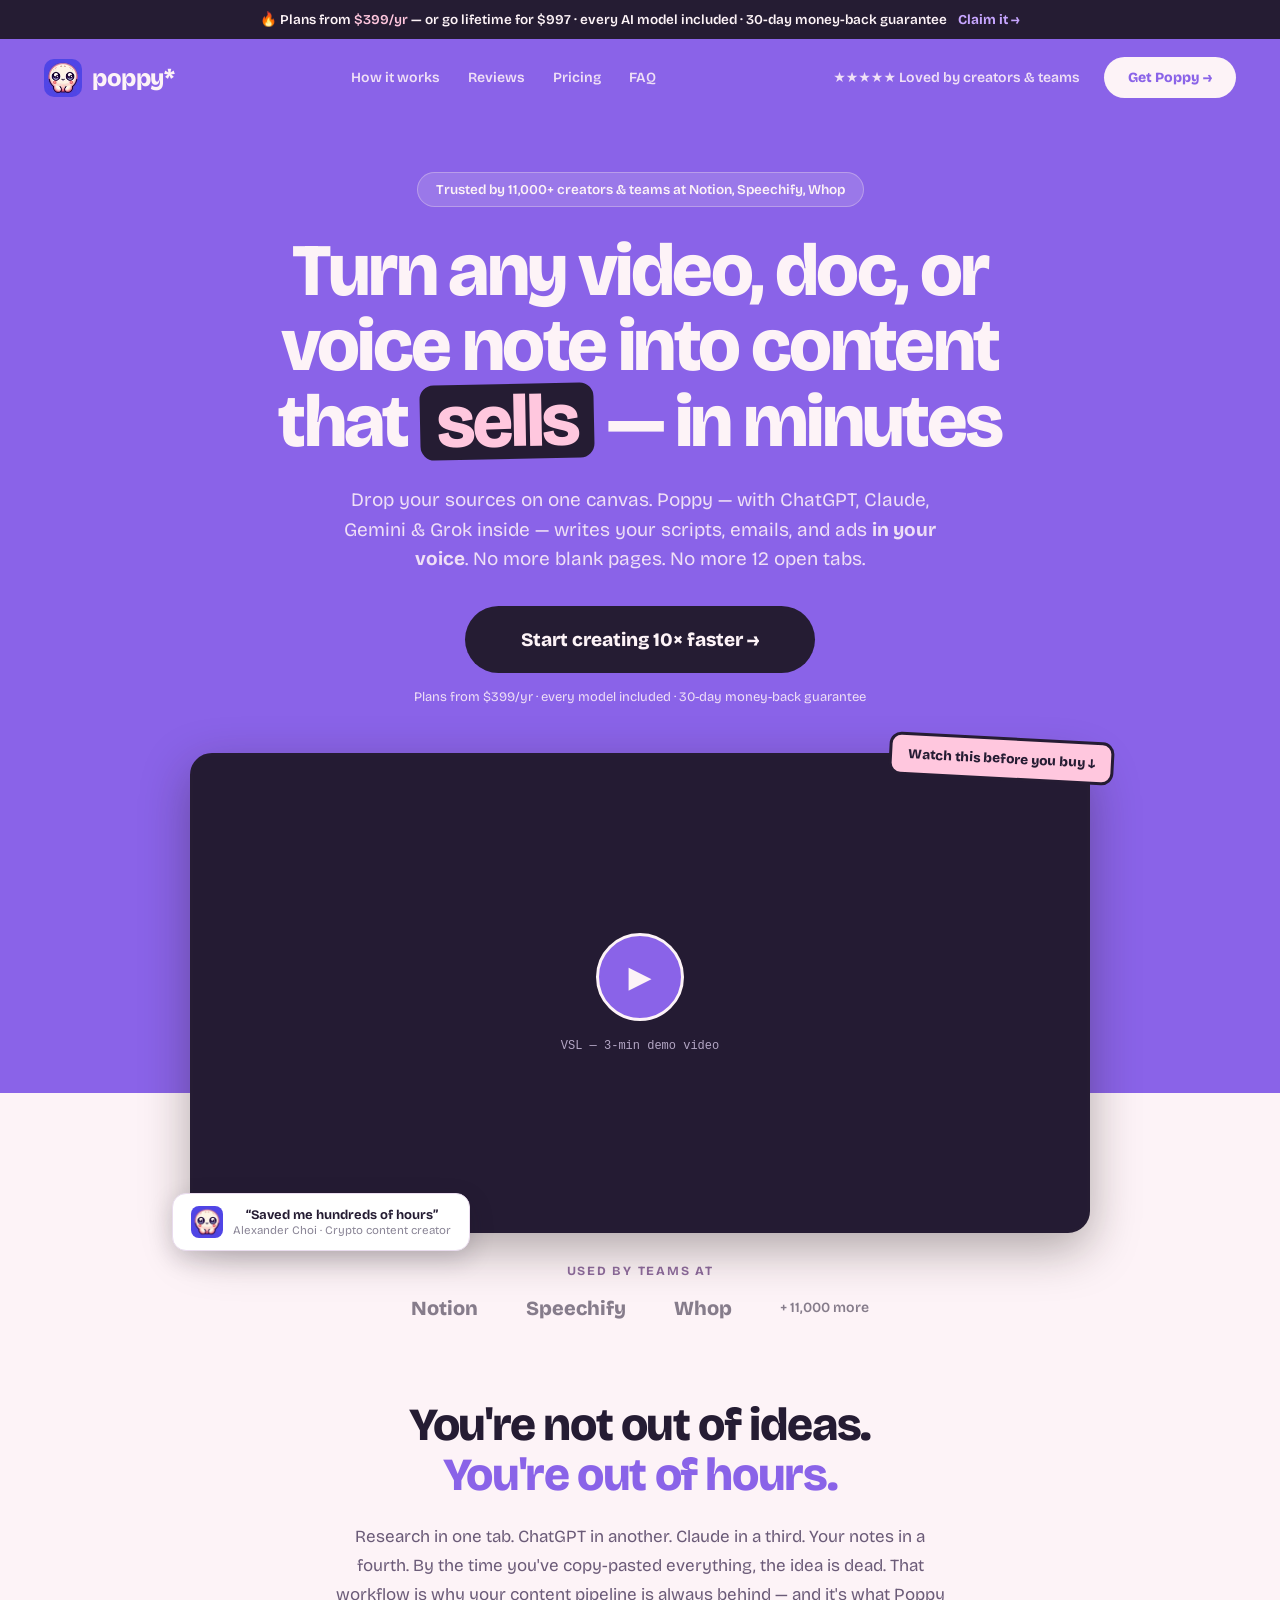
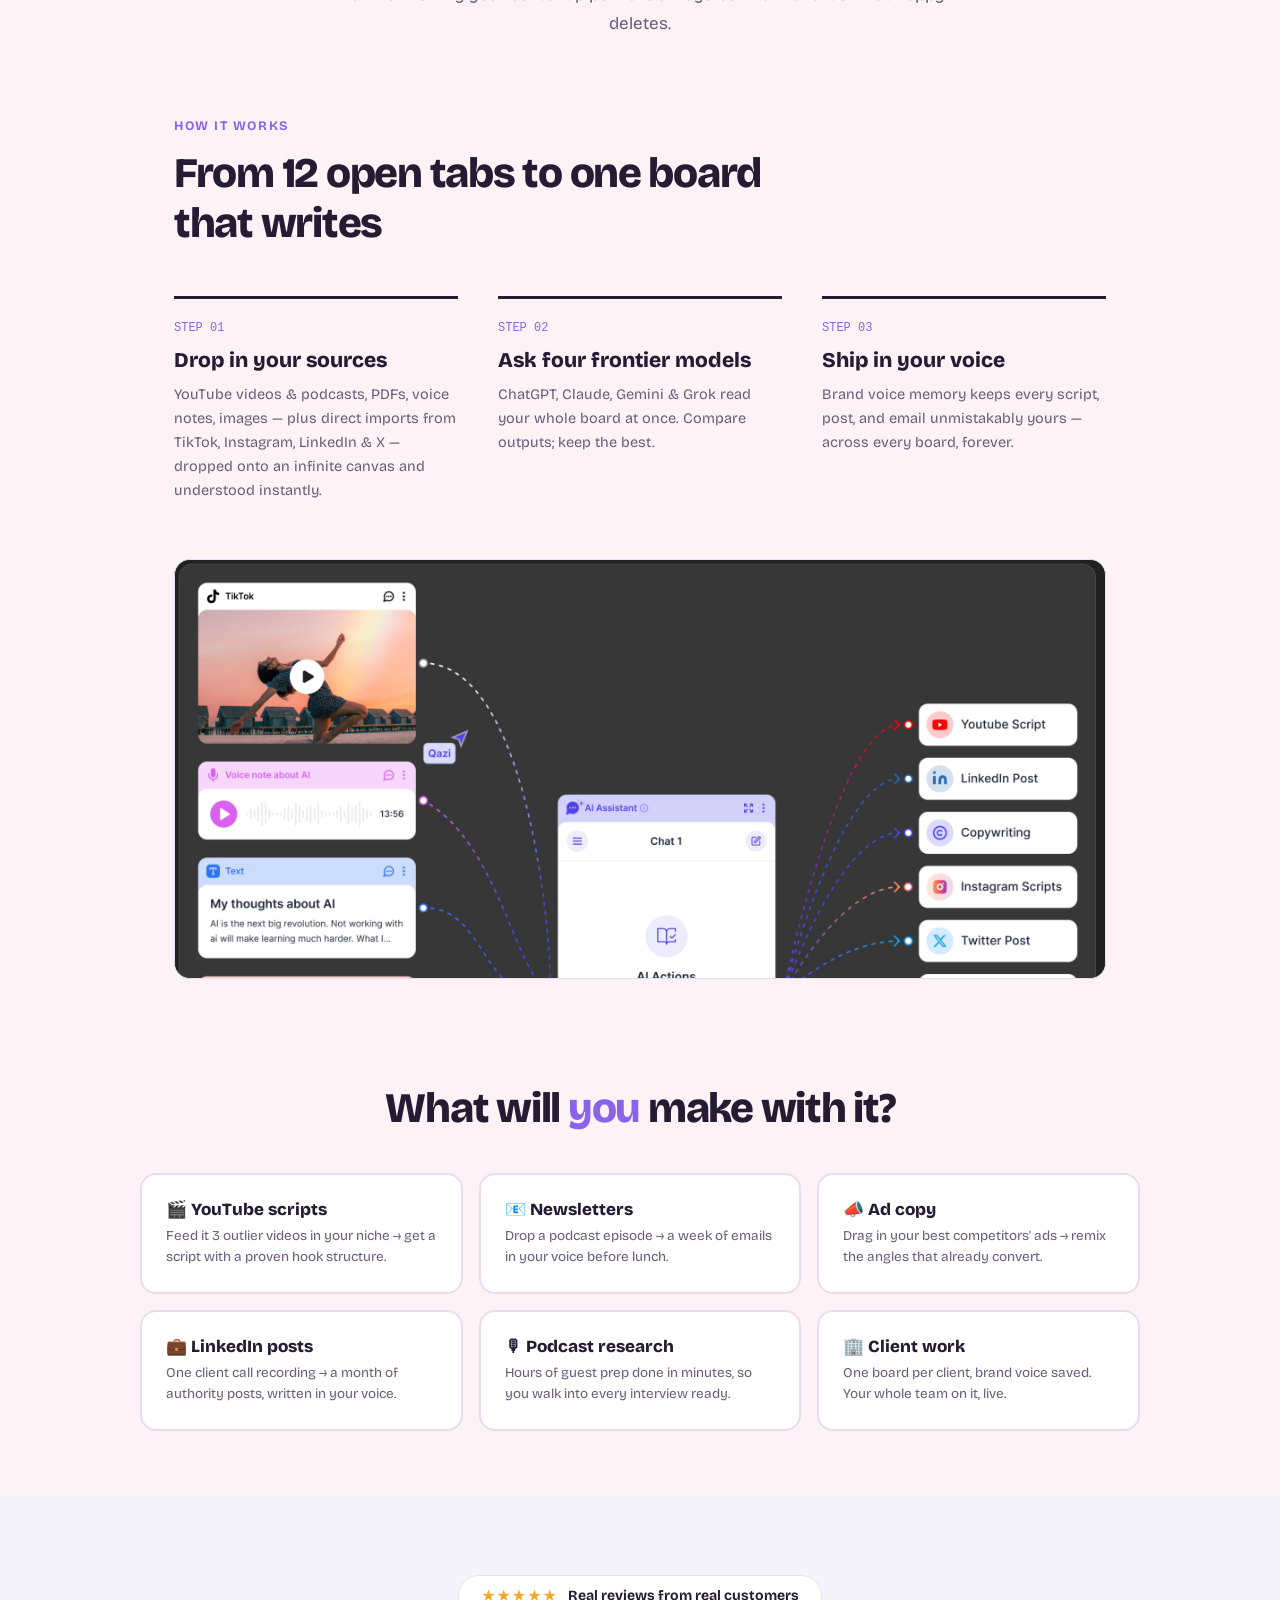
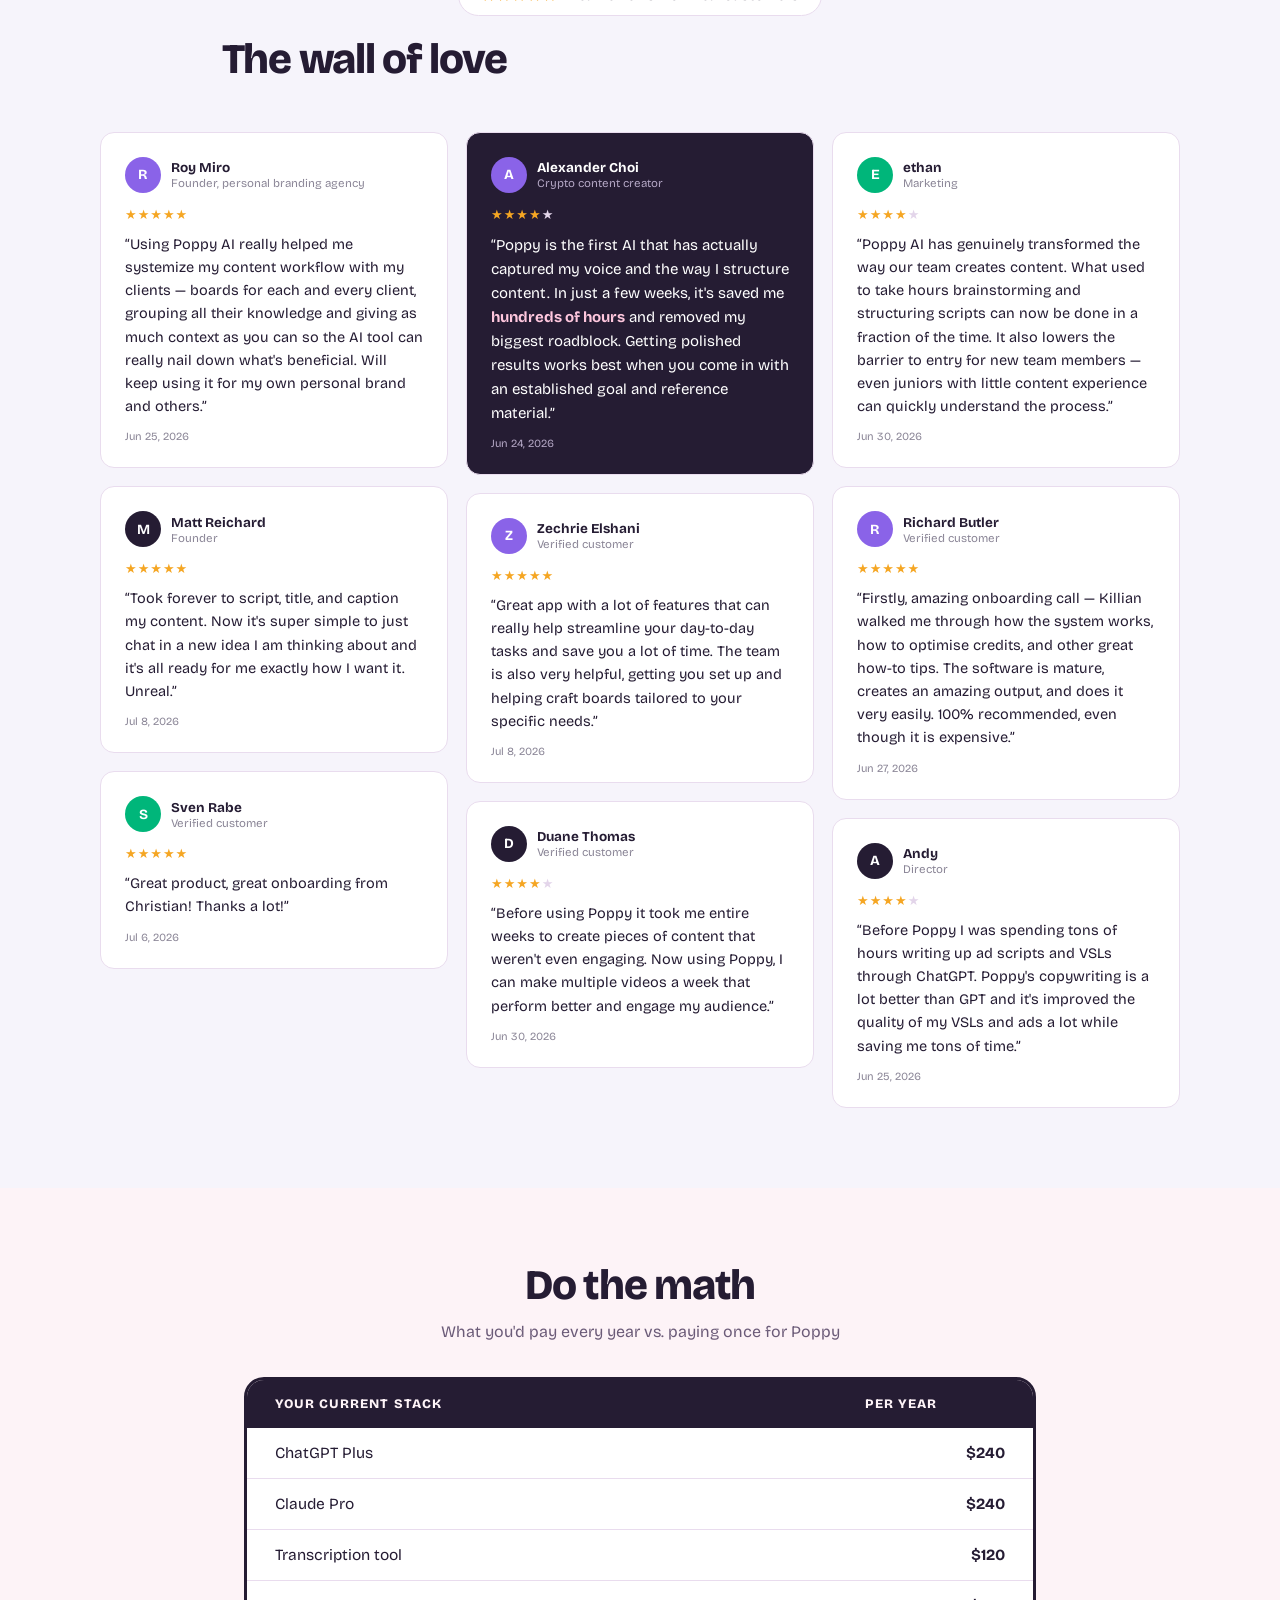
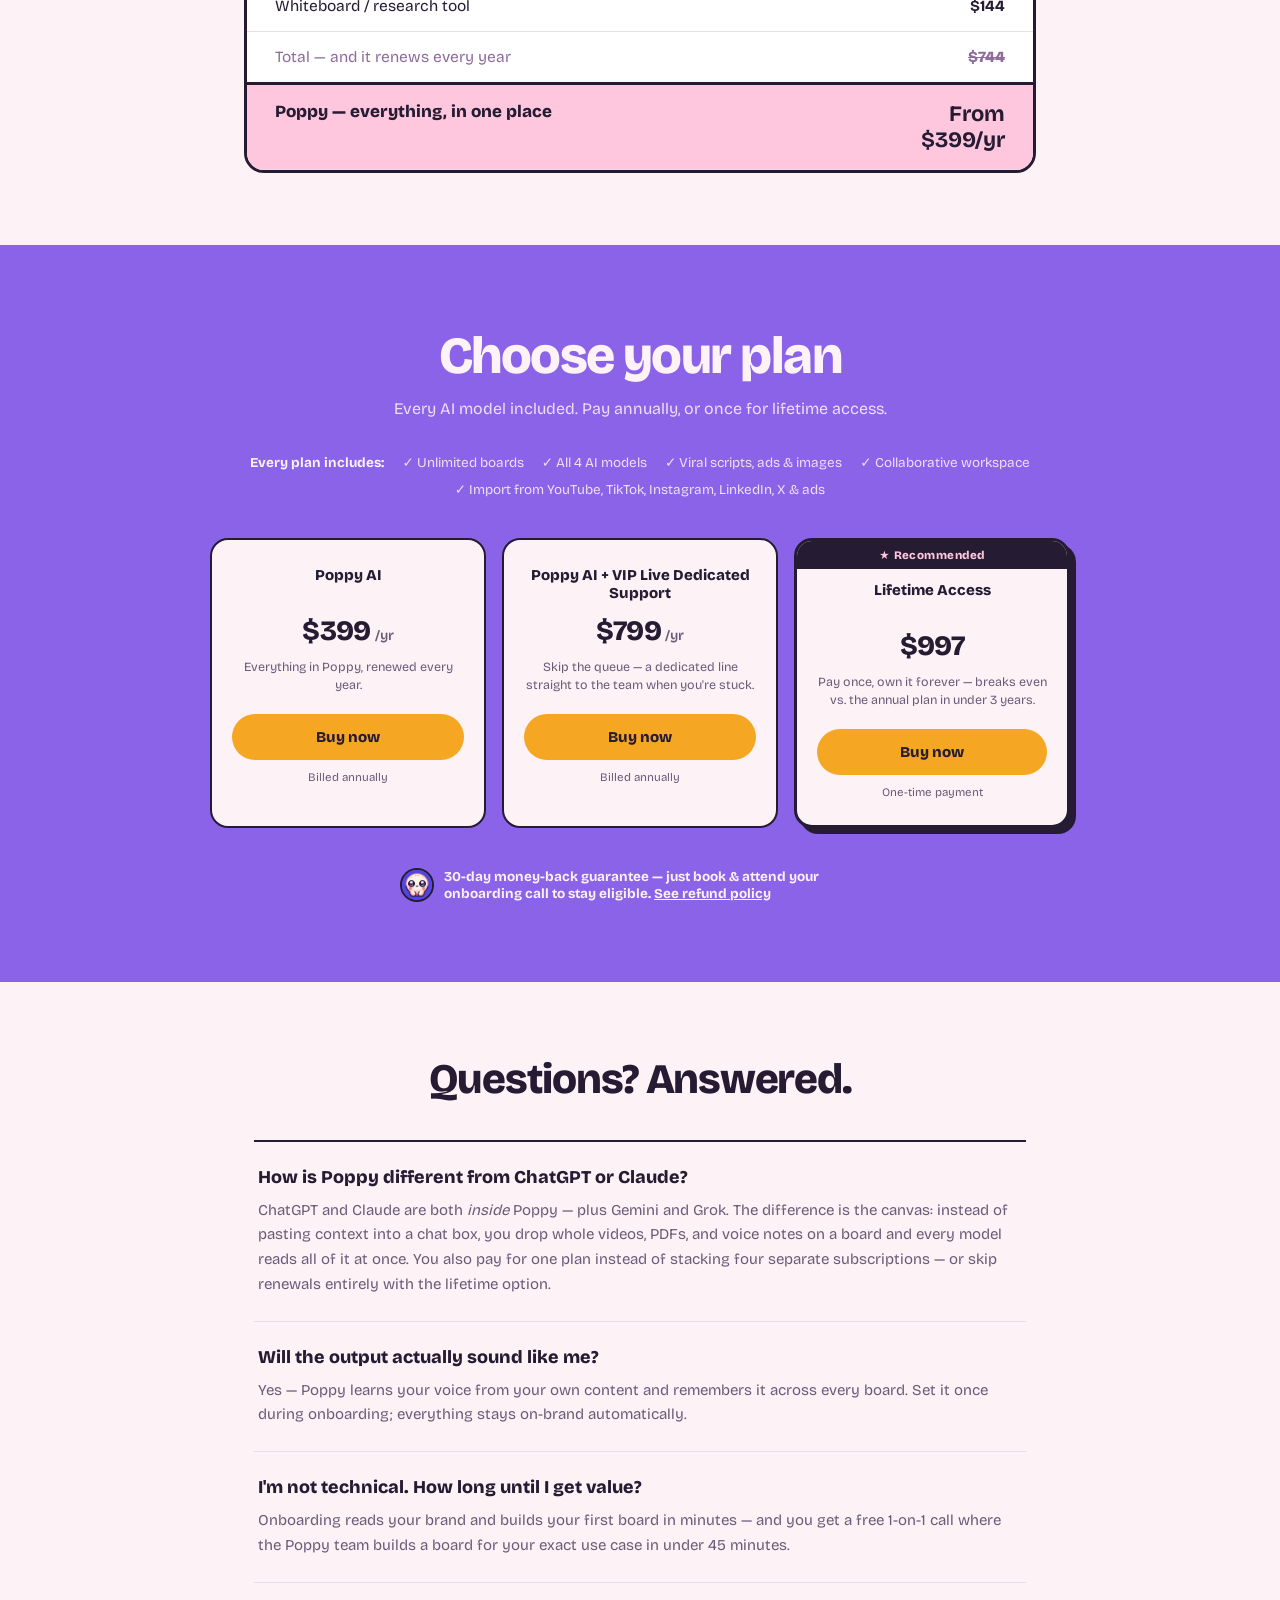
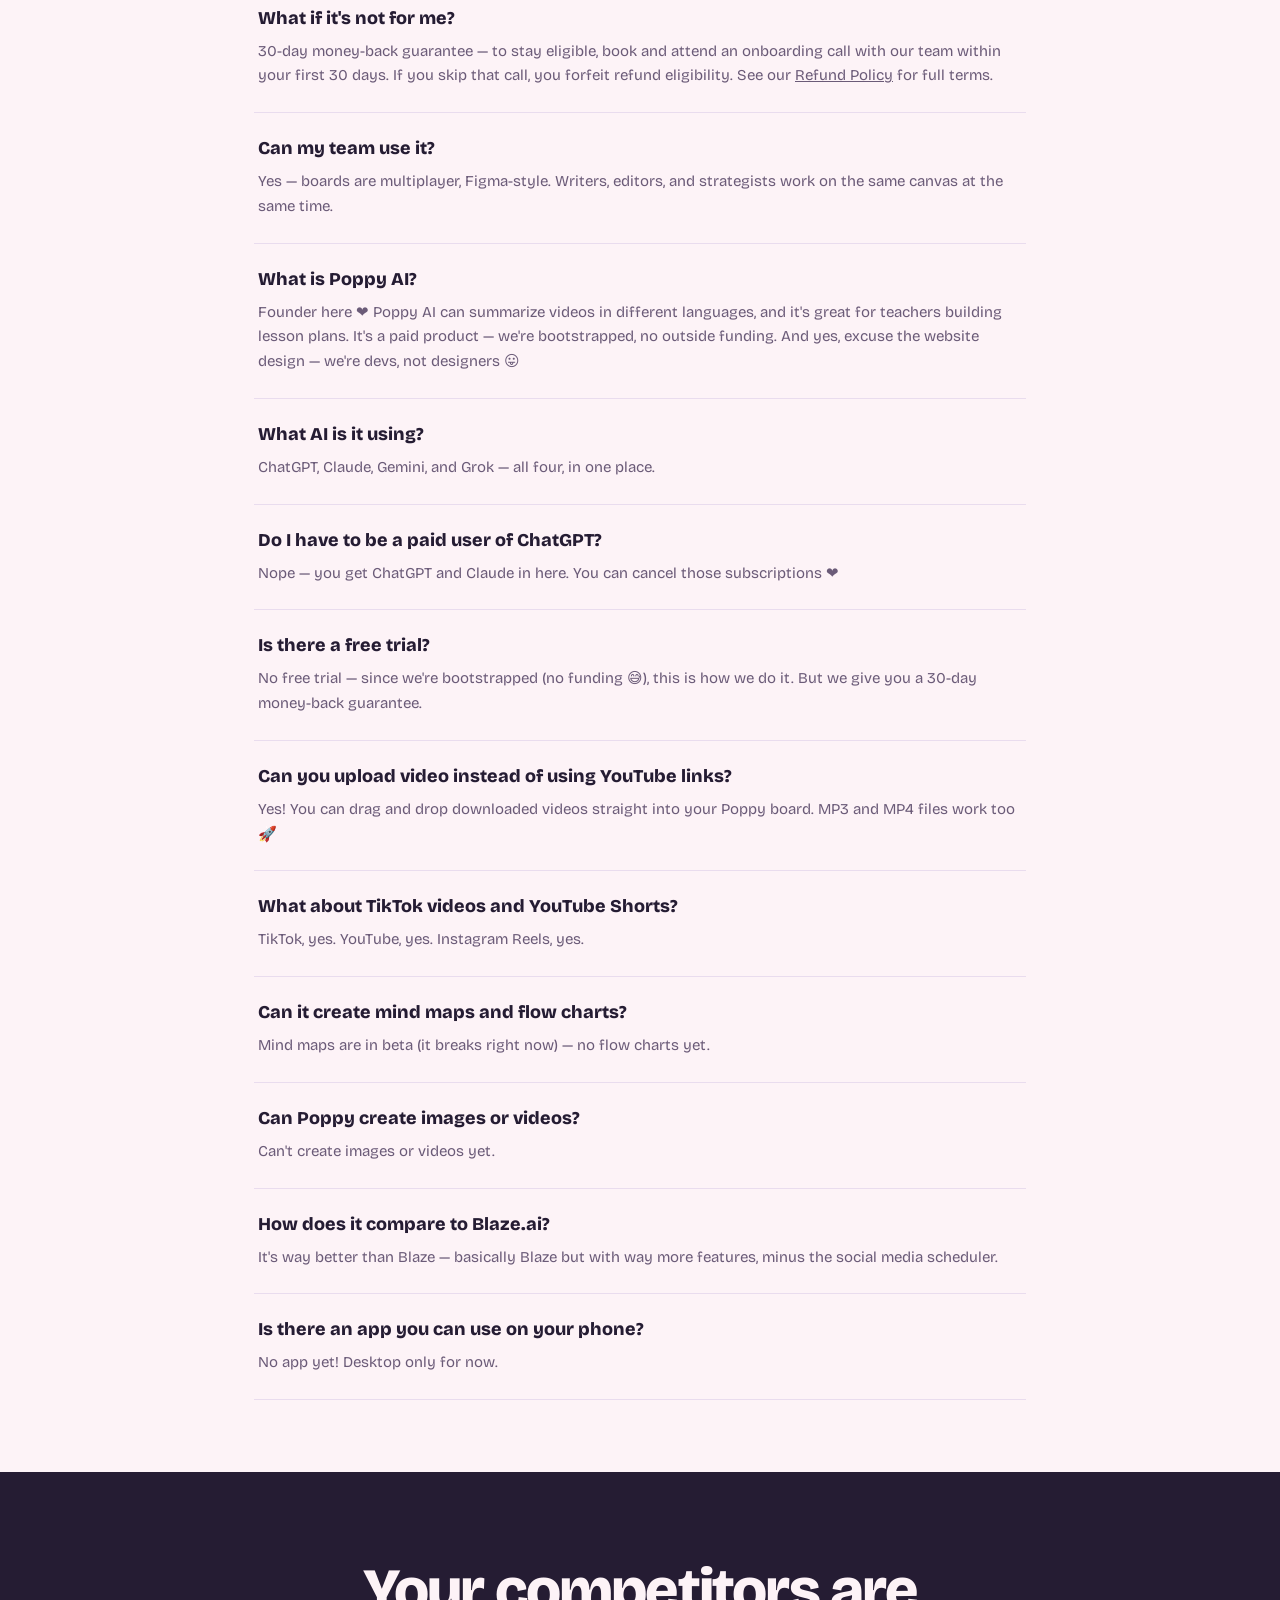
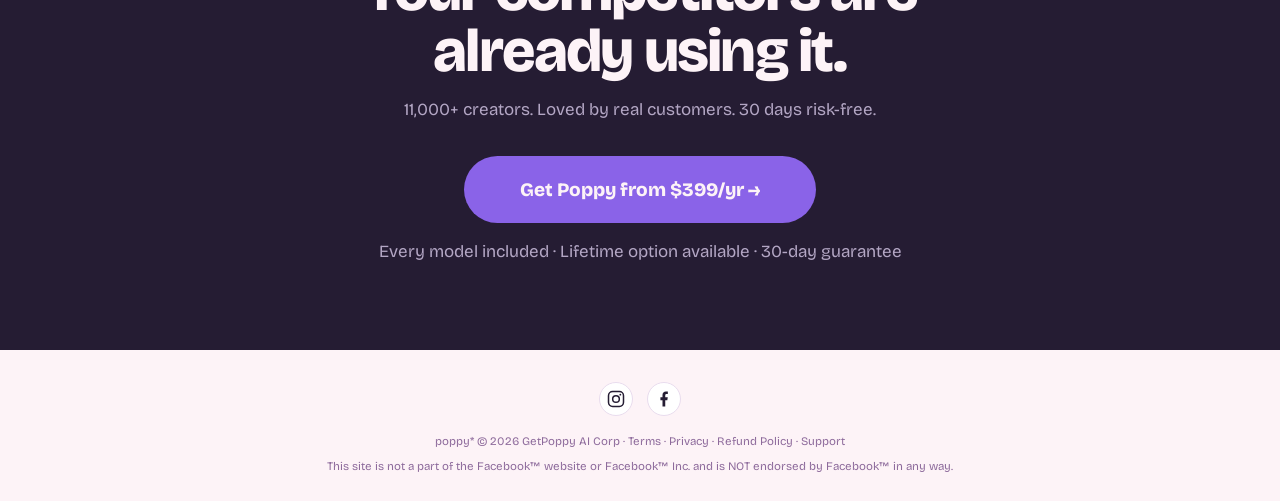
==== commit 2c598aca: "Rename index-3.html to index.html" ====
--- a/index.html
+++ b/index.html
@@ -37,7 +37,7 @@
       "name": "How is Poppy different from ChatGPT or Claude?",
       "acceptedAnswer": {
         "@type": "Answer",
-        "text": "ChatGPT and Claude are both inside Poppy — plus Gemini and Grok. The difference is the canvas: instead of pasting context into a chat box, you drop whole videos, PDFs, and voice notes on a board and every model reads all of it at once. You also save $200+/yr vs. paying for them separately."
+        "text": "ChatGPT and Claude are both inside Poppy — plus Gemini and Grok. The difference is the canvas: instead of pasting context into a chat box, you drop whole videos, PDFs, and voice notes on a board and every model reads all of it at once. You also pay for one plan instead of stacking four separate subscriptions — or skip renewals entirely with the lifetime option."
       }
     },
     {
@@ -70,6 +70,86 @@
       "acceptedAnswer": {
         "@type": "Answer",
         "text": "Yes — boards are multiplayer, Figma-style. Writers, editors, and strategists work on the same canvas at the same time."
+      }
+    },
+    {
+      "@type": "Question",
+      "name": "What is Poppy AI?",
+      "acceptedAnswer": {
+        "@type": "Answer",
+        "text": "Poppy AI can summarize videos in different languages, and it's great for teachers building lesson plans. It's a paid product — the team is bootstrapped, with no outside funding."
+      }
+    },
+    {
+      "@type": "Question",
+      "name": "What AI is it using?",
+      "acceptedAnswer": {
+        "@type": "Answer",
+        "text": "ChatGPT, Claude, Gemini, and Grok — all four, in one place."
+      }
+    },
+    {
+      "@type": "Question",
+      "name": "Do I have to be a paid user of ChatGPT?",
+      "acceptedAnswer": {
+        "@type": "Answer",
+        "text": "No — ChatGPT and Claude are both included inside Poppy, so you can cancel those separate subscriptions."
+      }
+    },
+    {
+      "@type": "Question",
+      "name": "Is there a free trial?",
+      "acceptedAnswer": {
+        "@type": "Answer",
+        "text": "There is no free trial, but every plan comes with a 30-day money-back guarantee."
+      }
+    },
+    {
+      "@type": "Question",
+      "name": "Can you upload video instead of using YouTube links?",
+      "acceptedAnswer": {
+        "@type": "Answer",
+        "text": "Yes — you can drag and drop downloaded videos straight into your Poppy board. MP3 and MP4 files work too."
+      }
+    },
+    {
+      "@type": "Question",
+      "name": "What about TikTok videos and YouTube Shorts?",
+      "acceptedAnswer": {
+        "@type": "Answer",
+        "text": "TikTok, YouTube, and Instagram Reels are all supported."
+      }
+    },
+    {
+      "@type": "Question",
+      "name": "Can it create mind maps and flow charts?",
+      "acceptedAnswer": {
+        "@type": "Answer",
+        "text": "Mind maps are currently in beta. Flow charts are not yet supported."
+      }
+    },
+    {
+      "@type": "Question",
+      "name": "Can Poppy create images or videos?",
+      "acceptedAnswer": {
+        "@type": "Answer",
+        "text": "Not yet — image and video generation aren't supported at this time."
+      }
+    },
+    {
+      "@type": "Question",
+      "name": "How does it compare to Blaze.ai?",
+      "acceptedAnswer": {
+        "@type": "Answer",
+        "text": "Poppy AI offers more features than Blaze.ai, minus the social media scheduler."
+      }
+    },
+    {
+      "@type": "Question",
+      "name": "Is there an app you can use on your phone?",
+      "acceptedAnswer": {
+        "@type": "Answer",
+        "text": "There is no mobile app yet — Poppy AI is desktop only for now."
       }
     }
   ]
@@ -325,6 +405,46 @@
     <div class="faq-item">
       <div class="faq-q">Can my team use it?</div>
       <div class="faq-a">Yes — boards are multiplayer, Figma-style. Writers, editors, and strategists work on the same canvas at the same time.</div>
+    </div>
+    <div class="faq-item">
+      <div class="faq-q">What is Poppy AI?</div>
+      <div class="faq-a">Founder here ❤️ Poppy AI can summarize videos in different languages, and it's great for teachers building lesson plans. It's a paid product — we're bootstrapped, no outside funding. And yes, excuse the website design — we're devs, not designers 😛</div>
+    </div>
+    <div class="faq-item">
+      <div class="faq-q">What AI is it using?</div>
+      <div class="faq-a">ChatGPT, Claude, Gemini, and Grok — all four, in one place.</div>
+    </div>
+    <div class="faq-item">
+      <div class="faq-q">Do I have to be a paid user of ChatGPT?</div>
+      <div class="faq-a">Nope — you get ChatGPT and Claude in here. You can cancel those subscriptions ❤️</div>
+    </div>
+    <div class="faq-item">
+      <div class="faq-q">Is there a free trial?</div>
+      <div class="faq-a">No free trial — since we're bootstrapped (no funding 😅), this is how we do it. But we give you a 30-day money-back guarantee.</div>
+    </div>
+    <div class="faq-item">
+      <div class="faq-q">Can you upload video instead of using YouTube links?</div>
+      <div class="faq-a">Yes! You can drag and drop downloaded videos straight into your Poppy board. MP3 and MP4 files work too 🚀</div>
+    </div>
+    <div class="faq-item">
+      <div class="faq-q">What about TikTok videos and YouTube Shorts?</div>
+      <div class="faq-a">TikTok, yes. YouTube, yes. Instagram Reels, yes.</div>
+    </div>
+    <div class="faq-item">
+      <div class="faq-q">Can it create mind maps and flow charts?</div>
+      <div class="faq-a">Mind maps are in beta (it breaks right now) — no flow charts yet.</div>
+    </div>
+    <div class="faq-item">
+      <div class="faq-q">Can Poppy create images or videos?</div>
+      <div class="faq-a">Can't create images or videos yet.</div>
+    </div>
+    <div class="faq-item">
+      <div class="faq-q">How does it compare to Blaze.ai?</div>
+      <div class="faq-a">It's way better than Blaze — basically Blaze but with way more features, minus the social media scheduler.</div>
+    </div>
+    <div class="faq-item">
+      <div class="faq-q">Is there an app you can use on your phone?</div>
+      <div class="faq-a">No app yet! Desktop only for now.</div>
     </div>
   </div>
 </section>
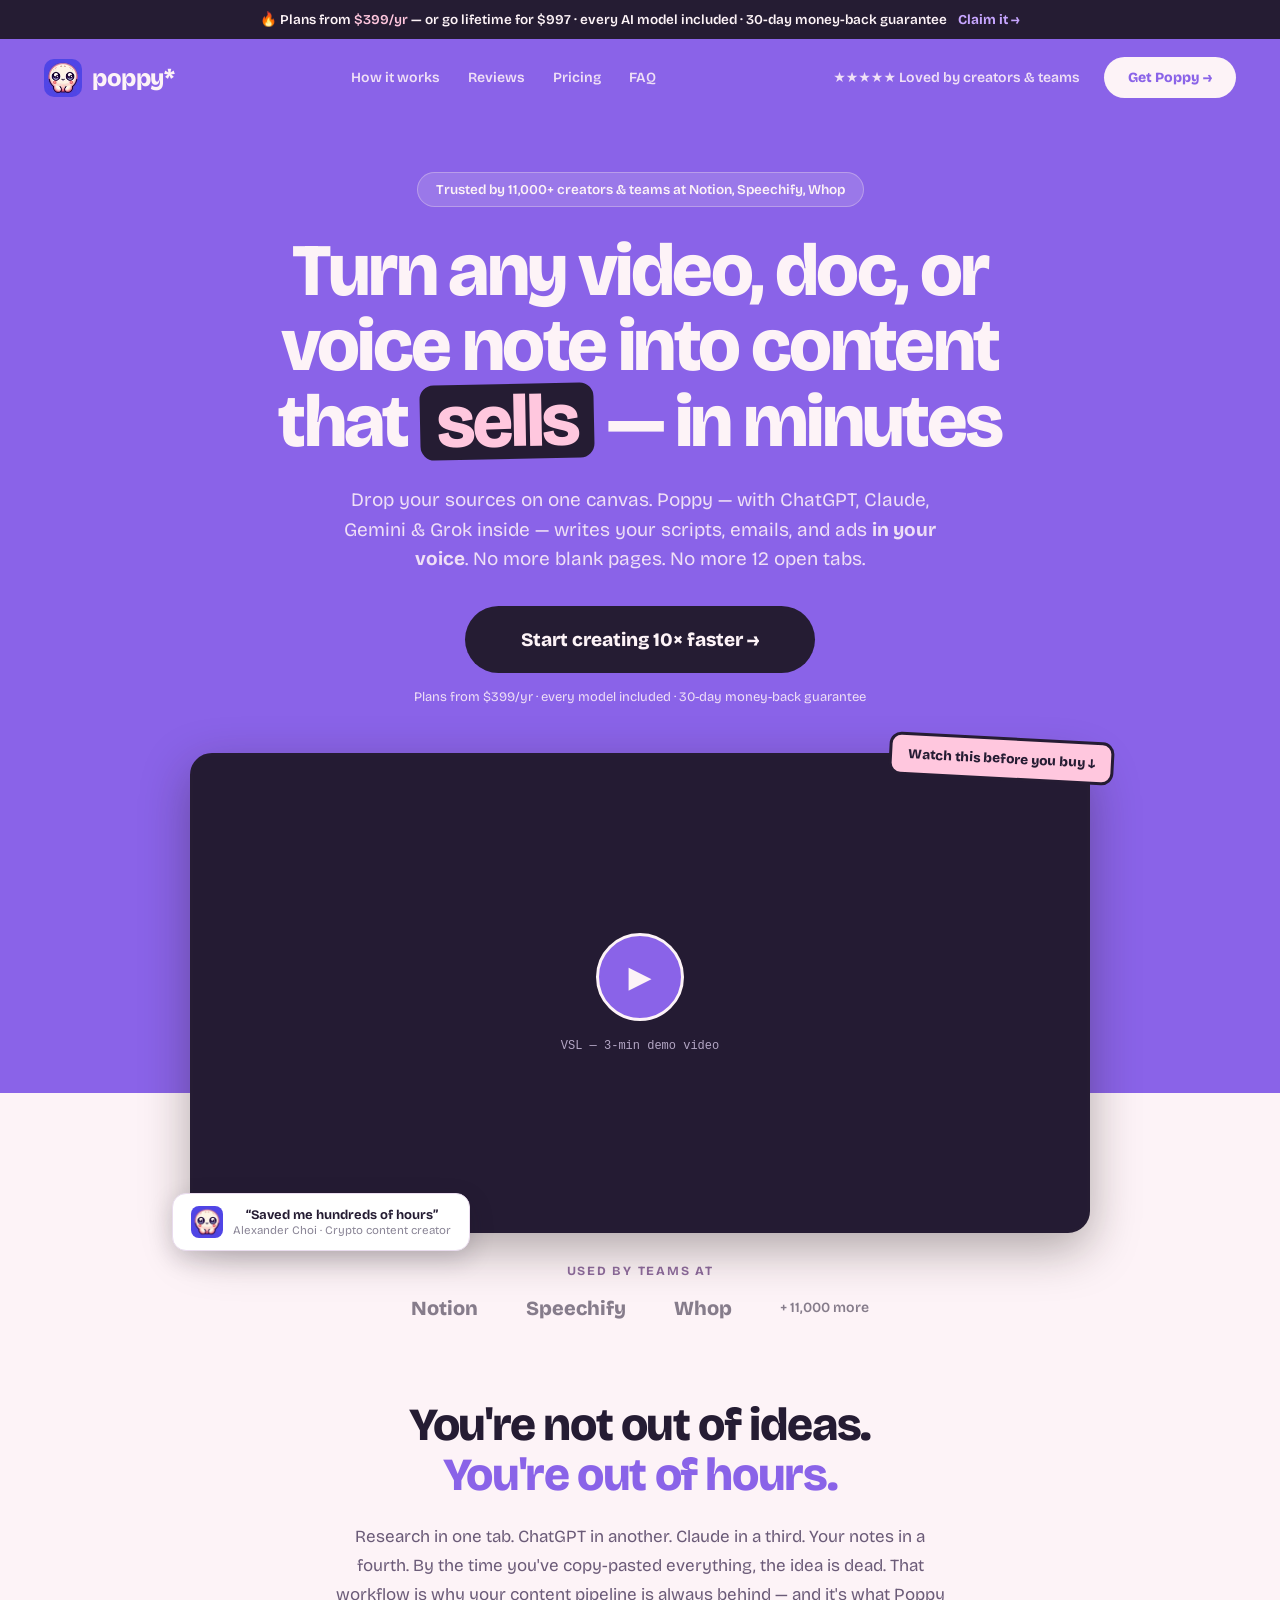
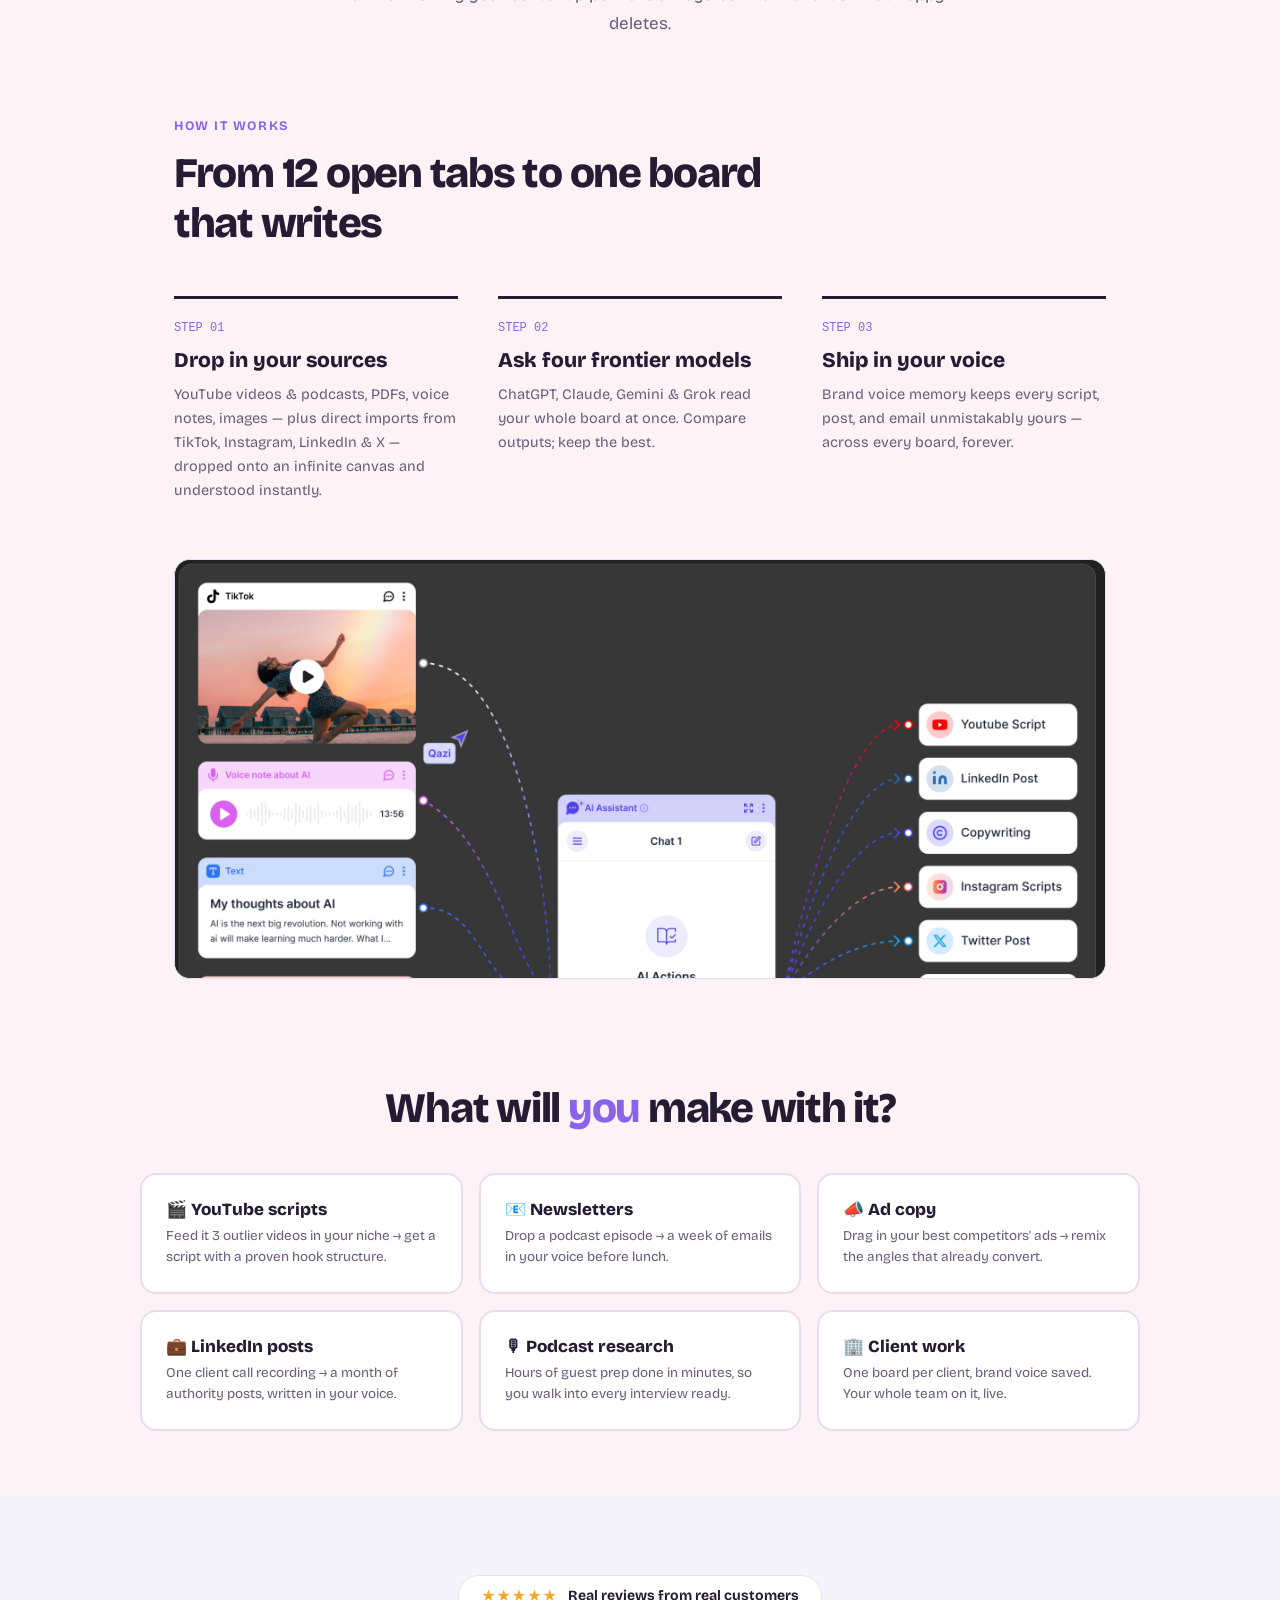
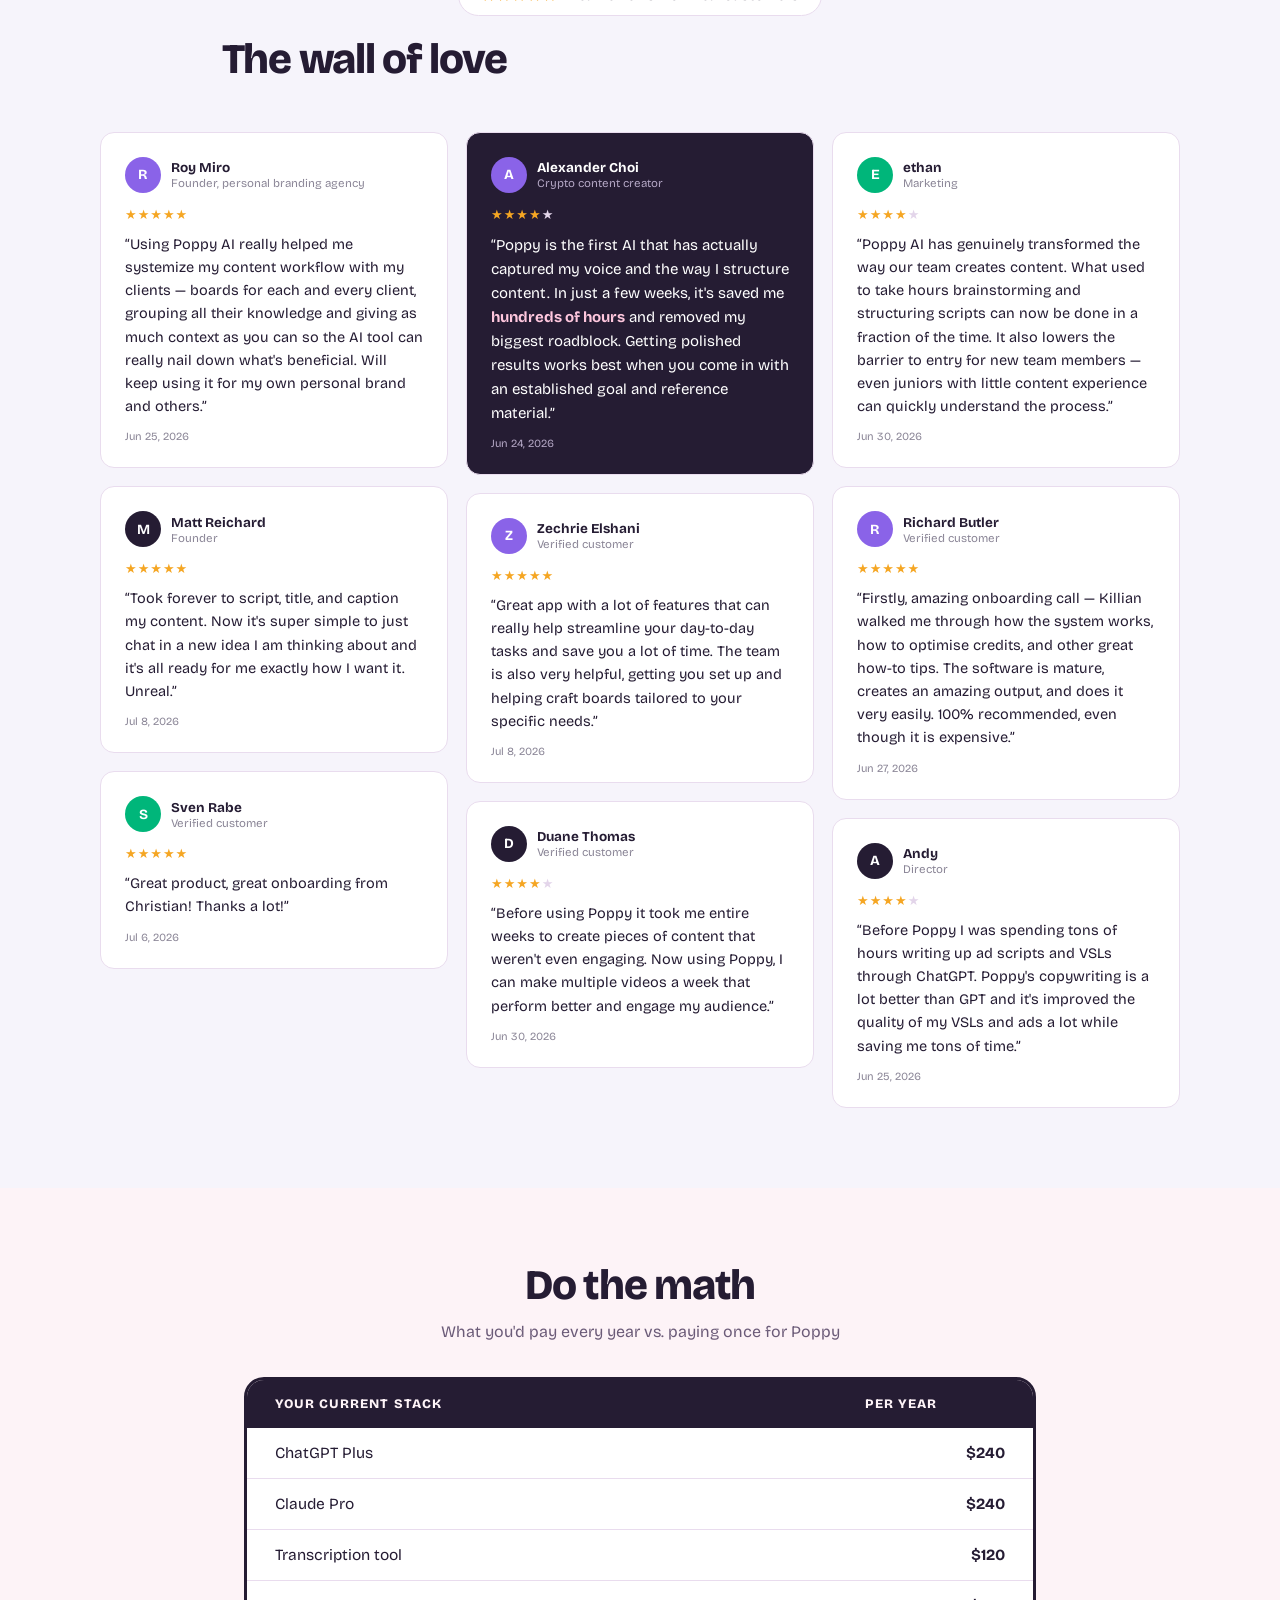
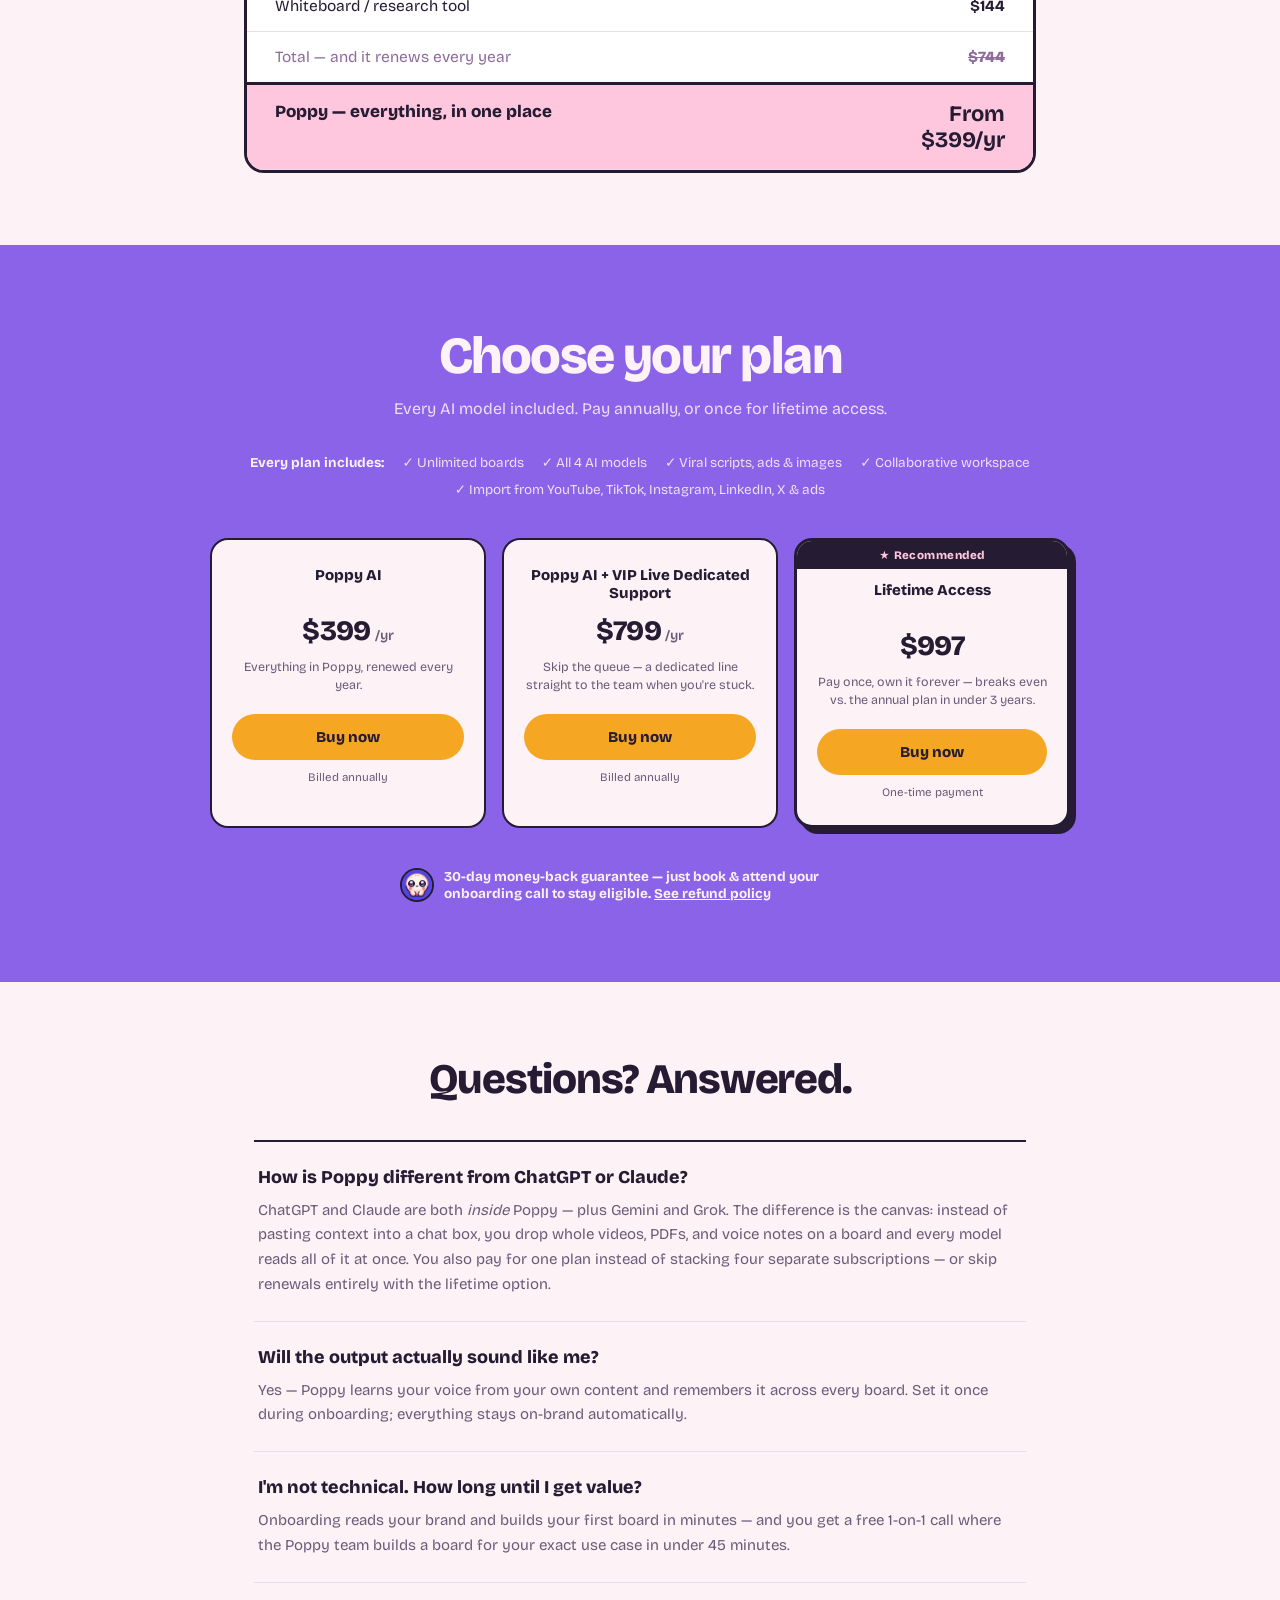
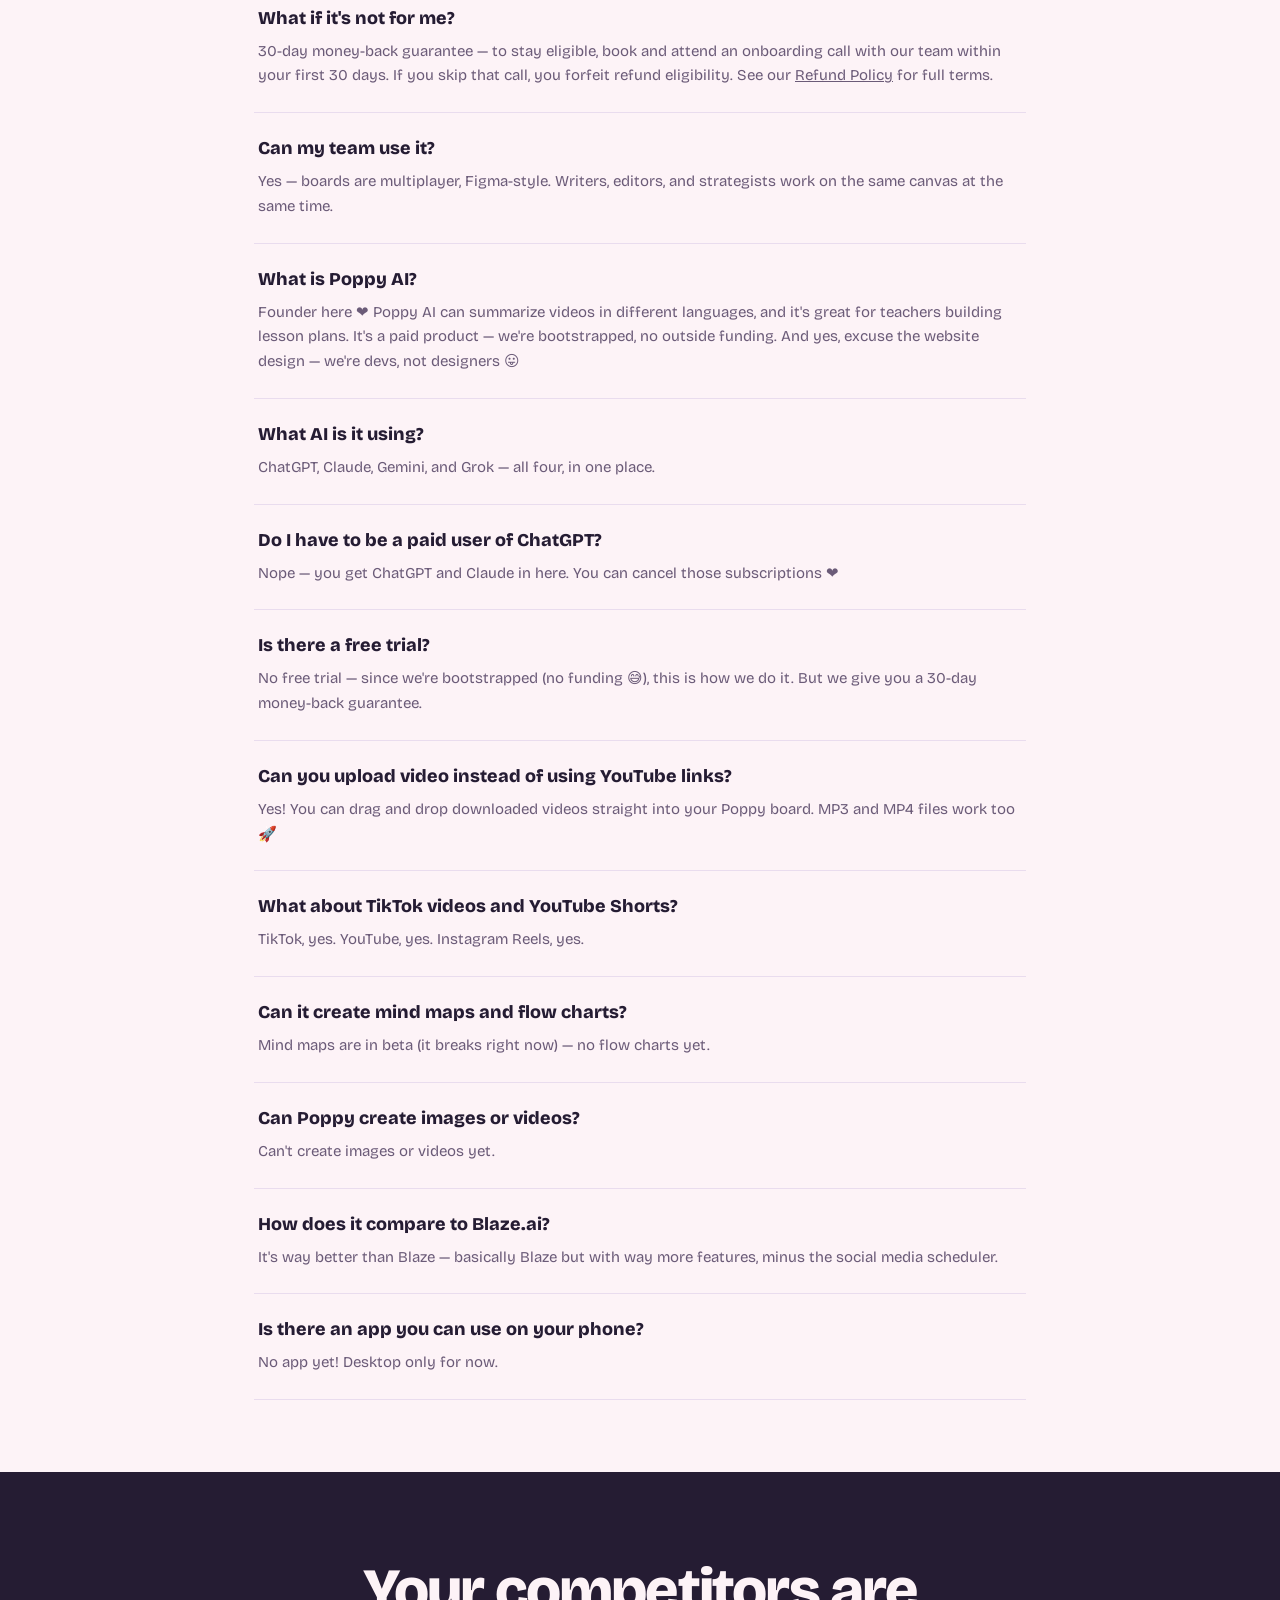
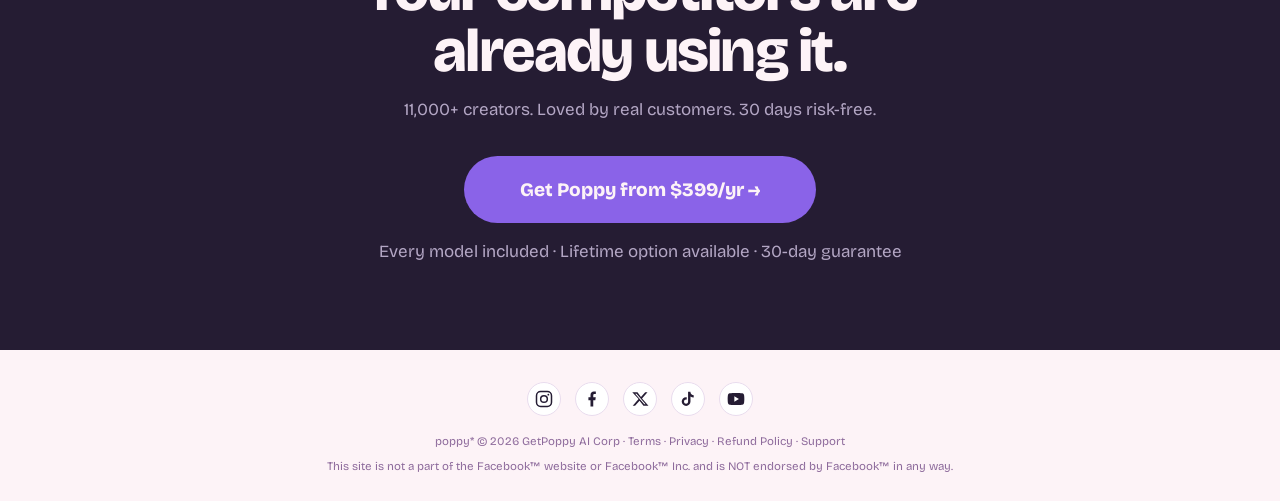
==== commit e709695a: "Add files via upload" ====
--- a/index.html
+++ b/index.html
@@ -463,6 +463,15 @@
     </a>
     <a href="https://www.facebook.com/getpoppyai/" target="_blank" rel="noopener noreferrer" class="social-link" aria-label="Poppy AI on Facebook">
       <svg viewBox="0 0 24 24" width="20" height="20" fill="currentColor"><path d="M13.5 21v-7.5H16l.5-3.5h-3V7.8c0-1 .3-1.7 1.7-1.7H16.6V3.1C16.3 3.1 15.3 3 14.2 3c-2.4 0-4 1.5-4 4.1V10H7.7v3.5h2.5V21h3.3z"></path></svg>
+    </a>
+    <a href="https://x.com/getpoppyai" target="_blank" rel="noopener noreferrer" class="social-link" aria-label="Poppy AI on X">
+      <svg viewBox="0 0 24 24" width="18" height="18" fill="currentColor"><path d="M18.9 3H22l-7.3 8.3L23.3 21H16.6l-5.2-6.8L5.4 21H2.3l7.8-8.9L1.7 3h6.9l4.7 6.2L18.9 3zm-1.2 16h1.7L7.4 5H5.6l12.1 14z"></path></svg>
+    </a>
+    <a href="https://www.tiktok.com/@getpoppyai" target="_blank" rel="noopener noreferrer" class="social-link" aria-label="Poppy AI on TikTok">
+      <svg viewBox="0 0 24 24" width="18" height="18" fill="currentColor"><path d="M16.6 5.8c-.9-.9-1.4-2.1-1.4-3.4h-3.1v13.1c0 1.5-1.2 2.7-2.7 2.7s-2.7-1.2-2.7-2.7 1.2-2.7 2.7-2.7c.3 0 .6.1.9.2V9.7c-.3 0-.6-.1-.9-.1-3.2 0-5.8 2.6-5.8 5.8S6.3 21.2 9.5 21.2s5.8-2.6 5.8-5.8V8.7c1.2.9 2.7 1.4 4.3 1.4V7c-1 0-2-.4-2.7-1.1-.1 0-.2-.1-.3-.1z"></path></svg>
+    </a>
+    <a href="https://www.youtube.com/@getpoppyai" target="_blank" rel="noopener noreferrer" class="social-link" aria-label="Poppy AI on YouTube">
+      <svg viewBox="0 0 24 24" width="20" height="20" fill="currentColor"><path d="M22 12s0-3.4-.4-5c-.3-.9-1-1.6-1.9-1.9C18 4.7 12 4.7 12 4.7s-6 0-7.7.4c-.9.3-1.6 1-1.9 1.9C2 8.6 2 12 2 12s0 3.4.4 5c.3.9 1 1.6 1.9 1.9 1.7.4 7.7.4 7.7.4s6 0 7.7-.4c.9-.3 1.6-1 1.9-1.9.4-1.6.4-5 .4-5zM10 15.2V8.8l5.5 3.2-5.5 3.2z"></path></svg>
     </a>
   </div>
   <p class="footer-links">poppy* © 2026 GetPoppy AI Corp · <a href="#" id="terms-trigger">Terms</a> · <a href="#" id="privacy-trigger">Privacy</a> · <a href="#" class="refund-trigger">Refund Policy</a> · <a href="mailto:support@getpoppy.ai">Support</a></p>
--- a/styles.css
+++ b/styles.css
@@ -595,6 +595,7 @@
 .footer a:hover { color: var(--violet); }
 .footer-social {
   display: flex;
+  flex-wrap: wrap;
   justify-content: center;
   gap: 14px;
   margin-bottom: 16px;
